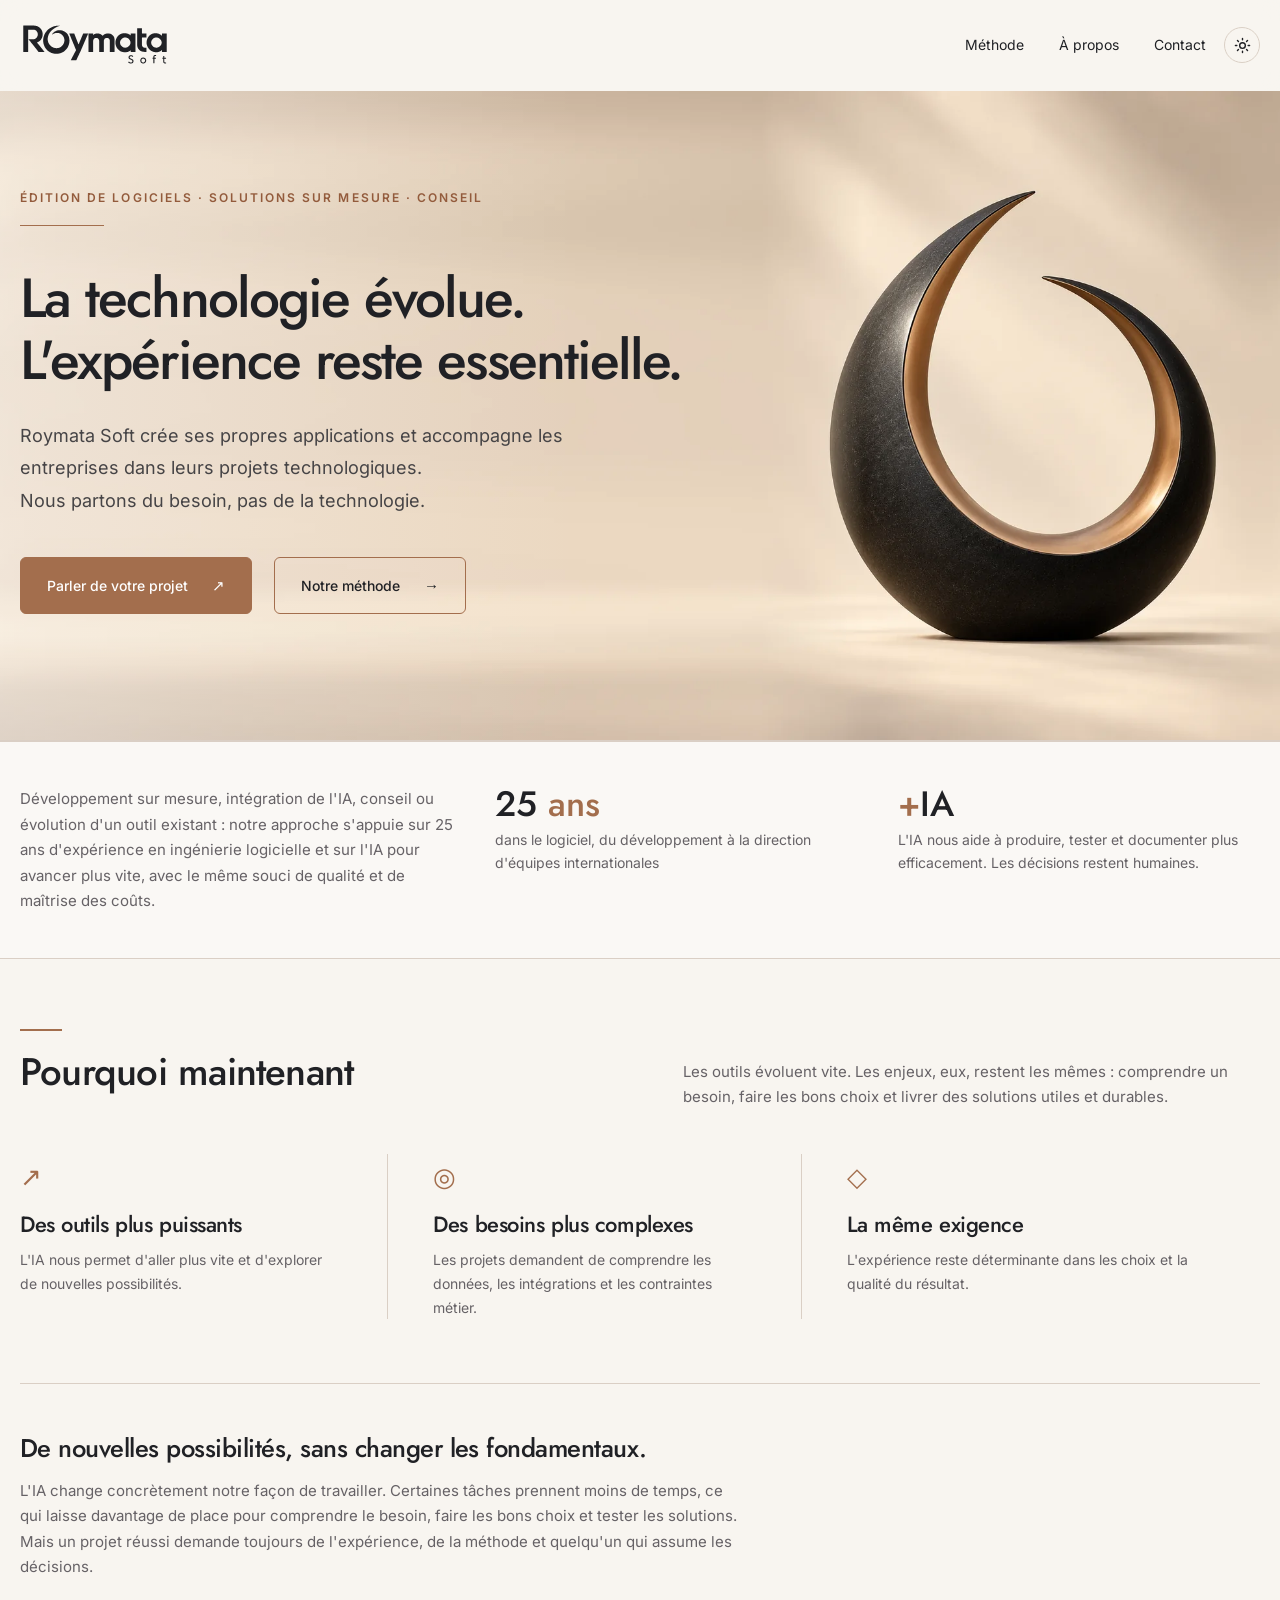
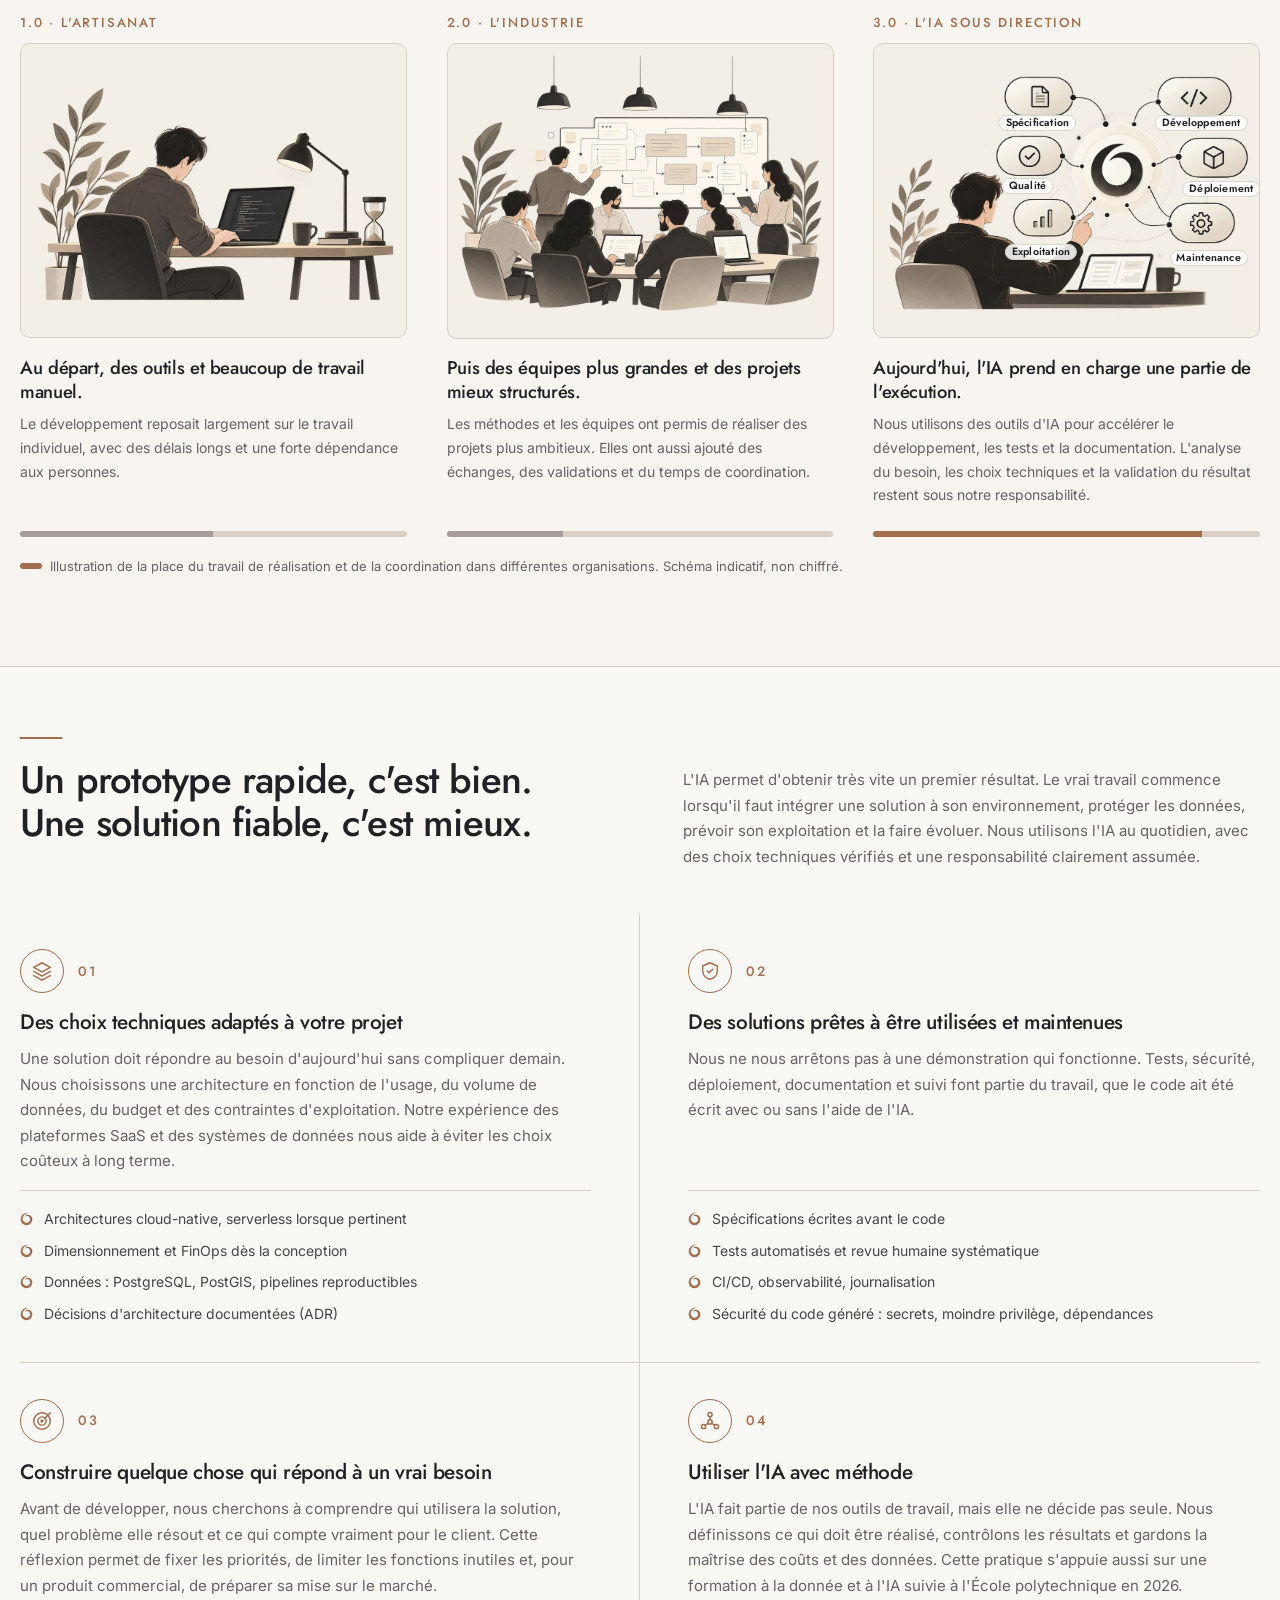
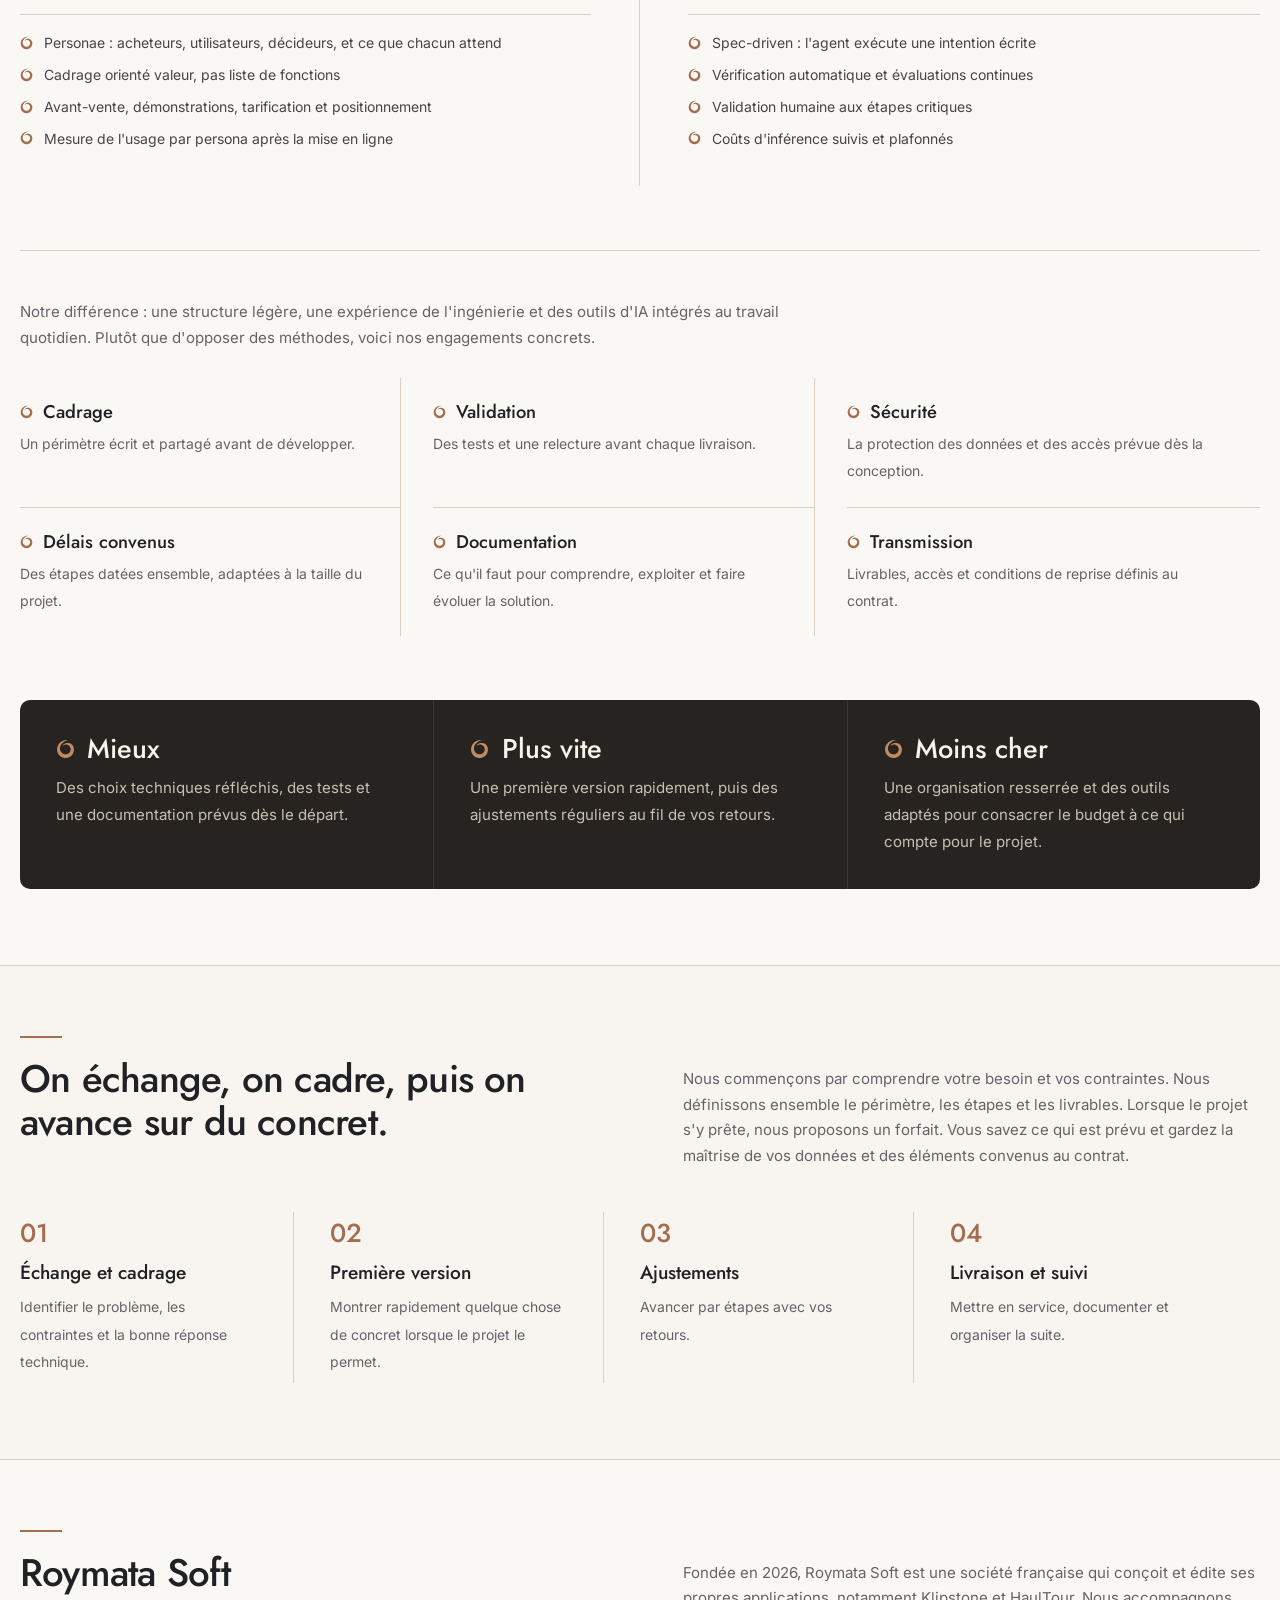
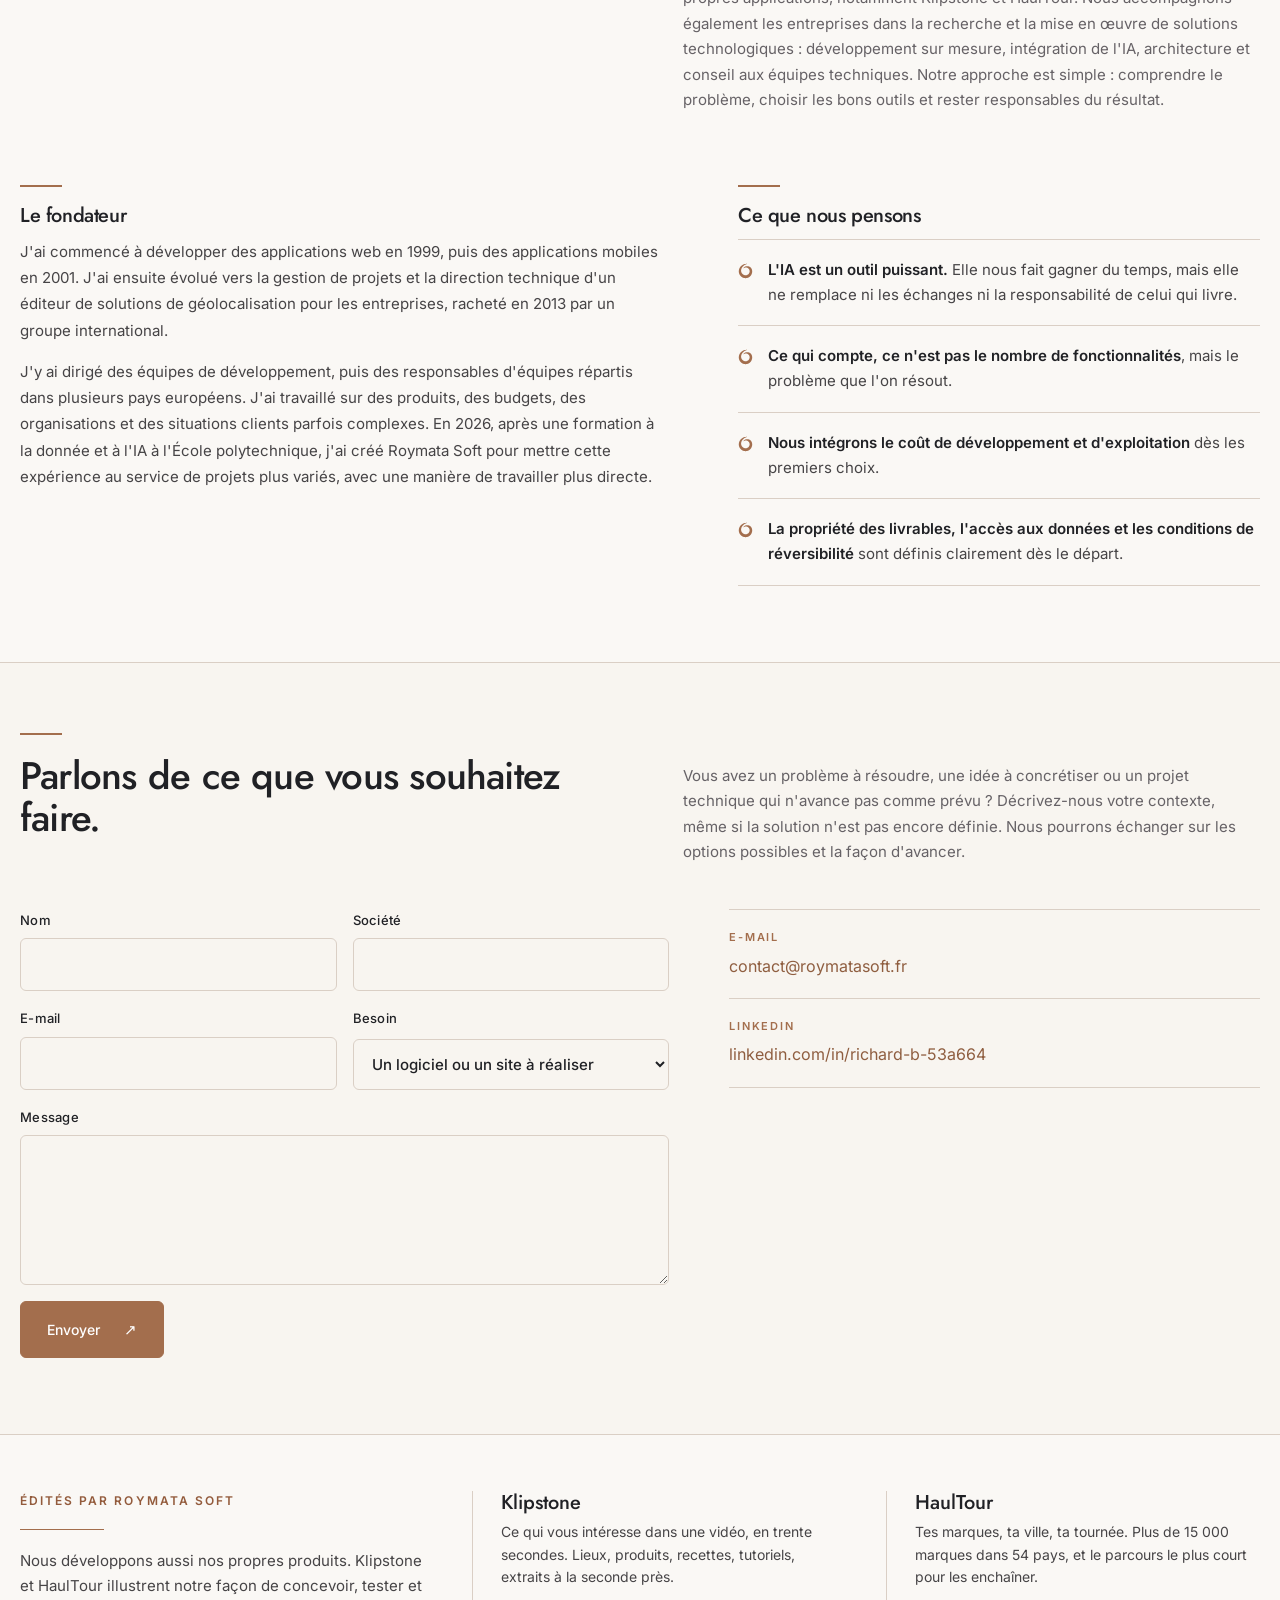
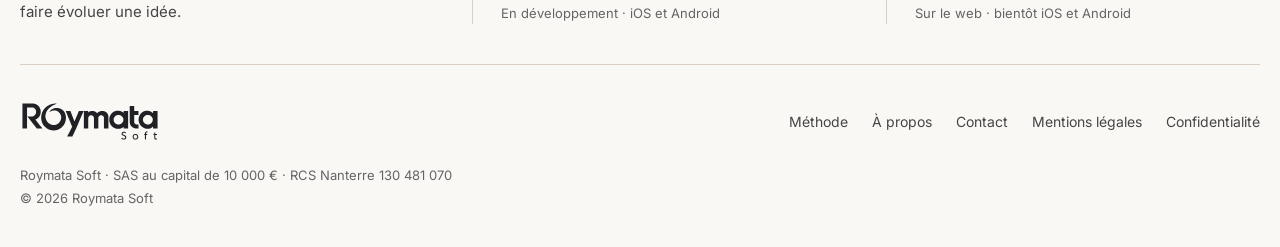
==== index.html @ 0f14cfc6 "SEO : titre et description raccourcis pour l'affichage dans les résultats Co-Authored-By: Claude Fab" ====
<!doctype html>
<html lang="fr">
<head>
<meta charset="utf-8">
<meta name="viewport" content="width=device-width, initial-scale=1">
<title>Roymata Soft — Logiciels, solutions sur mesure et conseil</title>
<meta name="description" content="Roymata Soft crée ses propres applications et accompagne les entreprises : développement sur mesure, intégration de l'IA, conseil. 25 ans d'ingénierie logicielle.">
<link rel="canonical" href="https://roymatasoft.com/">
<meta name="theme-color" content="#F8F5F0" media="(prefers-color-scheme: light)">
<meta name="theme-color" content="#1B1917" media="(prefers-color-scheme: dark)">
<meta property="og:site_name" content="Roymata Soft">
<meta property="og:locale" content="fr_FR">
<meta property="og:title" content="Roymata Soft — La technologie évolue. L'expérience reste essentielle.">
<meta property="og:description" content="Édition de logiciels, solutions sur mesure et conseil. Nous partons du besoin, pas de la technologie.">
<meta property="og:type" content="website">
<meta property="og:url" content="https://roymatasoft.com/">
<meta property="og:image" content="https://roymatasoft.com/assets/img/partage.jpg">
<meta property="og:image:width" content="1200">
<meta property="og:image:height" content="630">
<meta property="og:image:alt" content="Roymata Soft : sculpture en croissant, anthracite et bronze">
<meta name="twitter:card" content="summary_large_image">
<meta name="twitter:title" content="Roymata Soft — La technologie évolue. L'expérience reste essentielle.">
<meta name="twitter:description" content="Édition de logiciels, solutions sur mesure et conseil. Nous partons du besoin, pas de la technologie.">
<meta name="twitter:image" content="https://roymatasoft.com/assets/img/partage.jpg">
<script type="application/ld+json">
{
  "@context": "https://schema.org",
  "@type": "Organization",
  "name": "Roymata Soft",
  "legalName": "Roymata Soft SAS",
  "url": "https://roymatasoft.com/",
  "logo": "https://roymatasoft.com/assets/logo-noir.svg",
  "image": "https://roymatasoft.com/assets/img/partage.jpg",
  "description": "Éditeur de logiciels, solutions sur mesure et conseil en ingénierie. Roymata Soft crée ses propres applications et accompagne les entreprises dans leurs projets technologiques.",
  "foundingDate": "2026",
  "vatID": "FR12130481070",
  "email": "contact@roymatasoft.fr",
  "address": {"@type": "PostalAddress", "addressLocality": "Colombes", "addressRegion": "Île-de-France", "addressCountry": "FR"},
  "sameAs": ["https://www.linkedin.com/in/richard-b-53a664/"],
  "knowsAbout": ["Édition de logiciels", "Développement sur mesure", "Intelligence artificielle appliquée", "Architecture logicielle", "Conseil en ingénierie"]
}
</script>
<meta name="robots" content="noindex, nofollow"><!-- brouillon : retirer cette ligne à la mise en ligne définitive -->
<link rel="icon" href="assets/monogramme-noir.svg" type="image/svg+xml" media="(prefers-color-scheme: light)">
<link rel="icon" href="assets/monogramme-blanc.svg" type="image/svg+xml" media="(prefers-color-scheme: dark)">
<script>
  (function(){try{var t=localStorage.getItem('theme');if(t)document.documentElement.setAttribute('data-theme',t);}catch(e){}})();
</script>
<style>
@font-face{font-family:'Inter';font-style:normal;font-weight:400;font-display:swap;src:url(assets/fonts/inter-400-latin-ext.woff2) format('woff2');unicode-range:U+0100-02BA, U+02BD-02C5, U+02C7-02CC, U+02CE-02D7, U+02DD-02FF, U+0304, U+0308, U+0329, U+1D00-1DBF, U+1E00-1E9F, U+1EF2-1EFF, U+2020, U+20A0-20AB, U+20AD-20C4, U+2113, U+2C60-2C7F, U+A720-A7FF}
@font-face{font-family:'Inter';font-style:normal;font-weight:400;font-display:swap;src:url(assets/fonts/inter-400-latin.woff2) format('woff2');unicode-range:U+0000-00FF, U+0131, U+0152-0153, U+02BB-02BC, U+02C6, U+02DA, U+02DC, U+0304, U+0308, U+0329, U+2000-206F, U+20AC, U+2122, U+2191, U+2193, U+2212, U+2215, U+FEFF, U+FFFD}
@font-face{font-family:'Inter';font-style:normal;font-weight:500;font-display:swap;src:url(assets/fonts/inter-500-latin-ext.woff2) format('woff2');unicode-range:U+0100-02BA, U+02BD-02C5, U+02C7-02CC, U+02CE-02D7, U+02DD-02FF, U+0304, U+0308, U+0329, U+1D00-1DBF, U+1E00-1E9F, U+1EF2-1EFF, U+2020, U+20A0-20AB, U+20AD-20C4, U+2113, U+2C60-2C7F, U+A720-A7FF}
@font-face{font-family:'Inter';font-style:normal;font-weight:500;font-display:swap;src:url(assets/fonts/inter-500-latin.woff2) format('woff2');unicode-range:U+0000-00FF, U+0131, U+0152-0153, U+02BB-02BC, U+02C6, U+02DA, U+02DC, U+0304, U+0308, U+0329, U+2000-206F, U+20AC, U+2122, U+2191, U+2193, U+2212, U+2215, U+FEFF, U+FFFD}
@font-face{font-family:'Inter';font-style:normal;font-weight:600;font-display:swap;src:url(assets/fonts/inter-600-latin-ext.woff2) format('woff2');unicode-range:U+0100-02BA, U+02BD-02C5, U+02C7-02CC, U+02CE-02D7, U+02DD-02FF, U+0304, U+0308, U+0329, U+1D00-1DBF, U+1E00-1E9F, U+1EF2-1EFF, U+2020, U+20A0-20AB, U+20AD-20C4, U+2113, U+2C60-2C7F, U+A720-A7FF}
@font-face{font-family:'Inter';font-style:normal;font-weight:600;font-display:swap;src:url(assets/fonts/inter-600-latin.woff2) format('woff2');unicode-range:U+0000-00FF, U+0131, U+0152-0153, U+02BB-02BC, U+02C6, U+02DA, U+02DC, U+0304, U+0308, U+0329, U+2000-206F, U+20AC, U+2122, U+2191, U+2193, U+2212, U+2215, U+FEFF, U+FFFD}
@font-face{font-family:'Jost';font-style:normal;font-weight:500;font-display:swap;src:url(assets/fonts/jost-500-latin-ext.woff2) format('woff2');unicode-range:U+0100-02BA, U+02BD-02C5, U+02C7-02CC, U+02CE-02D7, U+02DD-02FF, U+0304, U+0308, U+0329, U+1D00-1DBF, U+1E00-1E9F, U+1EF2-1EFF, U+2020, U+20A0-20AB, U+20AD-20C4, U+2113, U+2C60-2C7F, U+A720-A7FF}
@font-face{font-family:'Jost';font-style:normal;font-weight:500;font-display:swap;src:url(assets/fonts/jost-500-latin.woff2) format('woff2');unicode-range:U+0000-00FF, U+0131, U+0152-0153, U+02BB-02BC, U+02C6, U+02DA, U+02DC, U+0304, U+0308, U+0329, U+2000-206F, U+20AC, U+2122, U+2191, U+2193, U+2212, U+2215, U+FEFF, U+FFFD}
@font-face{font-family:'Jost';font-style:normal;font-weight:600;font-display:swap;src:url(assets/fonts/jost-600-latin-ext.woff2) format('woff2');unicode-range:U+0100-02BA, U+02BD-02C5, U+02C7-02CC, U+02CE-02D7, U+02DD-02FF, U+0304, U+0308, U+0329, U+1D00-1DBF, U+1E00-1E9F, U+1EF2-1EFF, U+2020, U+20A0-20AB, U+20AD-20C4, U+2113, U+2C60-2C7F, U+A720-A7FF}
@font-face{font-family:'Jost';font-style:normal;font-weight:600;font-display:swap;src:url(assets/fonts/jost-600-latin.woff2) format('woff2');unicode-range:U+0000-00FF, U+0131, U+0152-0153, U+02BB-02BC, U+02C6, U+02DA, U+02DC, U+0304, U+0308, U+0329, U+2000-206F, U+20AC, U+2122, U+2191, U+2193, U+2212, U+2215, U+FEFF, U+FFFD}
@font-face{font-family:'Jost';font-style:normal;font-weight:700;font-display:swap;src:url(assets/fonts/jost-700-latin-ext.woff2) format('woff2');unicode-range:U+0100-02BA, U+02BD-02C5, U+02C7-02CC, U+02CE-02D7, U+02DD-02FF, U+0304, U+0308, U+0329, U+1D00-1DBF, U+1E00-1E9F, U+1EF2-1EFF, U+2020, U+20A0-20AB, U+20AD-20C4, U+2113, U+2C60-2C7F, U+A720-A7FF}
@font-face{font-family:'Jost';font-style:normal;font-weight:700;font-display:swap;src:url(assets/fonts/jost-700-latin.woff2) format('woff2');unicode-range:U+0000-00FF, U+0131, U+0152-0153, U+02BB-02BC, U+02C6, U+02DA, U+02DC, U+0304, U+0308, U+0329, U+2000-206F, U+20AC, U+2122, U+2191, U+2193, U+2212, U+2215, U+FEFF, U+FFFD}
</style>
<style>
  /* ===== Charte Roymata Soft v2 (23 oct. 2026) : papier chaud, encre, bronze ===== */
  :root{
    --logo-url:url("data:image/svg+xml;utf8,%3Csvg xmlns='http://www.w3.org/2000/svg' viewBox='52 445 1151 333'%3E%3Cpath fill='black' fill-rule='evenodd' d='M 996 713 L 995 714 L 993 714 L 992 715 L 990 715 L 988 717 L 987 717 L 982 722 L 982 723 L 980 725 L 980 727 L 979 728 L 979 731 L 978 732 L 978 739 L 979 740 L 979 743 L 980 744 L 980 746 L 981 747 L 981 748 L 984 751 L 984 752 L 985 752 L 988 755 L 989 755 L 992 757 L 994 757 L 995 758 L 1006 758 L 1007 757 L 1009 757 L 1010 756 L 1012 756 L 1013 755 L 1014 755 L 1020 749 L 1020 748 L 1022 746 L 1022 744 L 1023 743 L 1023 741 L 1024 740 L 1024 731 L 1023 730 L 1023 728 L 1022 727 L 1022 725 L 1020 723 L 1020 722 L 1015 717 L 1014 717 L 1009 714 L 1006 714 L 1005 713 Z M 1001 720 L 1002 721 L 1006 721 L 1008 723 L 1009 723 L 1013 727 L 1013 728 L 1015 731 L 1015 740 L 1014 741 L 1013 744 L 1008 749 L 1007 749 L 1006 750 L 1004 750 L 1003 751 L 999 751 L 998 750 L 996 750 L 995 749 L 994 749 L 992 747 L 991 747 L 990 746 L 990 745 L 988 743 L 988 742 L 987 741 L 987 730 L 988 729 L 988 728 L 994 722 L 995 722 L 996 721 L 1000 721 Z M 1156 701 L 1156 713 L 1155 714 L 1149 714 L 1149 721 L 1155 721 L 1156 722 L 1156 748 L 1157 749 L 1157 751 L 1159 753 L 1159 754 L 1160 755 L 1161 755 L 1163 757 L 1165 757 L 1166 758 L 1176 758 L 1177 757 L 1179 757 L 1179 755 L 1178 754 L 1178 750 L 1175 750 L 1174 751 L 1172 751 L 1171 750 L 1168 750 L 1165 747 L 1165 746 L 1164 745 L 1164 723 L 1166 721 L 1178 721 L 1178 714 L 1166 714 L 1164 712 L 1164 701 Z M 902 694 L 901 695 L 898 695 L 897 696 L 896 696 L 894 698 L 893 698 L 890 701 L 890 702 L 888 705 L 888 707 L 887 708 L 887 713 L 888 714 L 888 717 L 889 718 L 889 719 L 894 724 L 897 725 L 899 727 L 901 727 L 902 728 L 903 728 L 906 730 L 908 730 L 909 731 L 910 731 L 912 733 L 913 733 L 915 735 L 915 736 L 917 739 L 917 743 L 916 744 L 916 745 L 911 750 L 908 750 L 907 751 L 904 751 L 903 750 L 900 750 L 899 749 L 896 748 L 891 743 L 890 743 L 884 749 L 887 752 L 888 752 L 893 756 L 895 756 L 896 757 L 898 757 L 899 758 L 911 758 L 912 757 L 915 757 L 916 756 L 917 756 L 919 754 L 920 754 L 924 749 L 924 747 L 925 746 L 925 743 L 926 742 L 926 739 L 925 738 L 925 734 L 924 733 L 924 732 L 922 730 L 922 729 L 920 727 L 919 727 L 917 725 L 916 725 L 915 724 L 914 724 L 909 721 L 907 721 L 906 720 L 905 720 L 904 719 L 901 718 L 896 713 L 896 708 L 897 707 L 897 706 L 899 704 L 900 704 L 903 702 L 909 702 L 910 703 L 912 703 L 914 705 L 915 705 L 918 708 L 919 708 L 921 706 L 921 705 L 924 702 L 920 698 L 919 698 L 914 695 L 911 695 L 910 694 Z M 1101 693 L 1097 693 L 1096 692 L 1092 692 L 1091 693 L 1088 693 L 1087 694 L 1086 694 L 1081 699 L 1081 700 L 1080 701 L 1080 704 L 1079 705 L 1079 713 L 1078 714 L 1073 714 L 1073 721 L 1078 721 L 1079 722 L 1079 756 L 1080 757 L 1088 757 L 1088 722 L 1089 721 L 1099 721 L 1099 714 L 1089 714 L 1088 713 L 1088 705 L 1089 704 L 1089 703 L 1091 701 L 1092 701 L 1093 700 L 1098 700 L 1099 701 L 1100 701 L 1100 698 L 1101 697 Z M 577 526 L 577 669 L 613 669 L 613 582 L 614 581 L 614 578 L 615 577 L 615 575 L 616 574 L 617 571 L 624 564 L 625 564 L 628 562 L 630 562 L 631 561 L 642 561 L 643 562 L 645 562 L 646 563 L 649 564 L 654 568 L 654 569 L 656 571 L 656 572 L 659 577 L 659 582 L 660 583 L 660 669 L 695 669 L 696 668 L 696 580 L 697 579 L 697 576 L 698 575 L 699 572 L 701 570 L 701 569 L 704 566 L 705 566 L 707 564 L 708 564 L 713 561 L 725 561 L 726 562 L 728 562 L 729 563 L 732 564 L 739 571 L 739 572 L 741 575 L 741 577 L 742 578 L 742 668 L 743 669 L 778 669 L 779 668 L 779 569 L 778 568 L 778 563 L 777 562 L 777 559 L 776 558 L 776 556 L 775 555 L 775 554 L 774 553 L 774 552 L 773 551 L 772 548 L 770 546 L 770 545 L 762 537 L 761 537 L 758 534 L 757 534 L 756 533 L 755 533 L 754 532 L 753 532 L 748 529 L 746 529 L 745 528 L 741 528 L 740 527 L 735 527 L 734 526 L 722 526 L 721 527 L 716 527 L 715 528 L 712 528 L 711 529 L 709 529 L 708 530 L 706 530 L 705 531 L 704 531 L 703 532 L 702 532 L 701 533 L 698 534 L 696 536 L 695 536 L 692 539 L 691 539 L 686 544 L 678 536 L 677 536 L 672 532 L 671 532 L 670 531 L 668 531 L 667 530 L 666 530 L 665 529 L 663 529 L 662 528 L 659 528 L 658 527 L 653 527 L 652 526 L 639 526 L 638 527 L 634 527 L 633 528 L 630 528 L 627 530 L 625 530 L 624 531 L 621 532 L 619 534 L 618 534 L 614 538 L 613 537 L 613 526 Z M 574 526 L 537 526 L 535 528 L 535 529 L 534 530 L 534 532 L 533 533 L 533 534 L 531 537 L 531 539 L 529 542 L 529 544 L 528 545 L 528 546 L 526 549 L 526 551 L 524 554 L 524 556 L 521 561 L 521 563 L 518 568 L 518 570 L 517 571 L 517 572 L 515 575 L 515 577 L 512 582 L 512 584 L 510 587 L 510 589 L 509 590 L 509 591 L 507 594 L 507 596 L 504 601 L 504 603 L 502 606 L 502 608 L 500 610 L 498 608 L 498 606 L 496 603 L 496 601 L 495 600 L 495 598 L 493 595 L 493 593 L 492 592 L 492 591 L 491 590 L 491 588 L 489 585 L 489 583 L 488 582 L 488 580 L 486 577 L 486 575 L 485 574 L 485 572 L 482 567 L 482 565 L 481 564 L 481 563 L 480 562 L 480 560 L 478 557 L 478 555 L 477 554 L 477 552 L 475 549 L 475 547 L 473 544 L 473 542 L 472 541 L 472 539 L 470 536 L 470 534 L 468 531 L 468 529 L 467 528 L 467 527 L 466 526 L 428 526 L 428 527 L 429 528 L 429 530 L 431 533 L 431 535 L 433 538 L 433 540 L 436 545 L 436 547 L 438 550 L 438 552 L 439 553 L 439 554 L 440 555 L 440 557 L 442 560 L 442 562 L 444 565 L 444 567 L 445 568 L 445 569 L 447 572 L 447 574 L 450 579 L 450 581 L 452 584 L 452 586 L 454 589 L 454 591 L 457 596 L 457 598 L 459 601 L 459 603 L 460 604 L 460 605 L 462 608 L 462 610 L 465 615 L 465 617 L 467 620 L 467 622 L 469 625 L 469 627 L 471 630 L 471 632 L 473 635 L 473 637 L 475 640 L 475 642 L 478 647 L 478 649 L 479 650 L 479 651 L 480 652 L 480 654 L 481 655 L 481 656 L 479 658 L 479 659 L 478 660 L 477 663 L 475 665 L 475 666 L 474 667 L 474 668 L 473 669 L 473 670 L 472 671 L 472 672 L 471 673 L 471 674 L 470 675 L 470 676 L 469 677 L 468 680 L 466 682 L 466 683 L 465 684 L 465 685 L 464 686 L 464 687 L 463 688 L 463 689 L 462 690 L 462 691 L 461 692 L 461 693 L 460 694 L 460 695 L 459 696 L 459 697 L 458 698 L 458 699 L 457 700 L 456 703 L 454 705 L 454 706 L 453 707 L 453 708 L 452 709 L 452 710 L 451 711 L 451 712 L 450 713 L 450 714 L 449 715 L 449 716 L 448 717 L 448 718 L 447 719 L 446 722 L 444 724 L 444 725 L 443 726 L 443 728 L 440 733 L 483 733 L 483 732 L 484 731 L 484 730 L 485 729 L 485 728 L 488 723 L 488 721 L 489 720 L 489 719 L 490 718 L 490 717 L 491 716 L 491 715 L 494 710 L 494 708 L 495 707 L 495 706 L 496 705 L 496 704 L 497 703 L 497 702 L 498 701 L 498 700 L 499 699 L 499 698 L 500 697 L 500 696 L 501 695 L 501 694 L 502 693 L 502 692 L 505 687 L 505 685 L 506 684 L 506 683 L 507 682 L 507 681 L 508 680 L 508 679 L 509 678 L 509 677 L 510 676 L 510 675 L 511 674 L 511 673 L 512 672 L 512 671 L 515 666 L 515 664 L 516 663 L 516 662 L 519 657 L 519 655 L 522 650 L 522 648 L 523 647 L 523 646 L 525 643 L 525 641 L 528 636 L 528 634 L 530 631 L 530 629 L 531 628 L 531 627 L 534 622 L 534 620 L 537 615 L 537 613 L 539 610 L 539 608 L 540 607 L 540 606 L 543 601 L 543 599 L 545 596 L 545 594 L 546 593 L 546 592 L 549 587 L 549 585 L 552 580 L 552 578 L 555 573 L 555 571 L 558 566 L 558 564 L 561 559 L 561 557 L 564 552 L 564 550 L 565 549 L 565 548 L 566 547 L 566 546 L 569 541 L 569 539 L 571 536 L 571 534 L 572 533 L 572 532 L 575 527 Z M 1044 548 L 1044 549 L 1041 552 L 1041 553 L 1039 555 L 1038 558 L 1036 560 L 1036 561 L 1033 566 L 1033 568 L 1031 571 L 1031 573 L 1030 574 L 1030 576 L 1029 577 L 1029 581 L 1028 582 L 1028 587 L 1027 588 L 1027 606 L 1028 607 L 1028 611 L 1029 612 L 1029 615 L 1030 616 L 1030 618 L 1031 619 L 1031 621 L 1032 622 L 1032 624 L 1033 625 L 1033 626 L 1034 627 L 1034 628 L 1035 629 L 1035 630 L 1036 631 L 1037 634 L 1039 636 L 1039 637 L 1041 639 L 1041 640 L 1044 643 L 1044 644 L 1054 654 L 1055 654 L 1058 657 L 1059 657 L 1064 661 L 1065 661 L 1066 662 L 1067 662 L 1068 663 L 1069 663 L 1070 664 L 1071 664 L 1076 667 L 1078 667 L 1079 668 L 1081 668 L 1082 669 L 1085 669 L 1086 670 L 1090 670 L 1091 671 L 1113 671 L 1114 670 L 1117 670 L 1118 669 L 1121 669 L 1122 668 L 1124 668 L 1125 667 L 1126 667 L 1127 666 L 1128 666 L 1129 665 L 1130 665 L 1131 664 L 1134 663 L 1136 661 L 1137 661 L 1139 659 L 1140 659 L 1144 655 L 1145 655 L 1146 656 L 1146 669 L 1183 669 L 1183 527 L 1182 526 L 1146 526 L 1146 539 L 1145 540 L 1146 541 L 1144 543 L 1139 538 L 1138 538 L 1133 534 L 1132 534 L 1131 533 L 1130 533 L 1129 532 L 1128 532 L 1123 529 L 1121 529 L 1120 528 L 1118 528 L 1117 527 L 1115 527 L 1114 526 L 1110 526 L 1109 525 L 1104 525 L 1103 524 L 1090 524 L 1089 525 L 1083 525 L 1082 526 L 1079 526 L 1078 527 L 1075 527 L 1074 528 L 1072 528 L 1071 529 L 1070 529 L 1069 530 L 1068 530 L 1067 531 L 1066 531 L 1065 532 L 1064 532 L 1063 533 L 1060 534 L 1058 536 L 1057 536 L 1055 538 L 1054 538 Z M 1094 558 L 1111 558 L 1112 559 L 1114 559 L 1115 560 L 1117 560 L 1118 561 L 1119 561 L 1120 562 L 1123 563 L 1125 565 L 1126 565 L 1130 569 L 1131 569 L 1133 571 L 1133 572 L 1137 576 L 1137 577 L 1139 579 L 1139 580 L 1141 583 L 1141 585 L 1142 586 L 1142 588 L 1143 589 L 1143 593 L 1144 594 L 1144 600 L 1143 601 L 1143 605 L 1142 606 L 1142 608 L 1141 609 L 1141 611 L 1140 612 L 1140 613 L 1138 615 L 1138 616 L 1136 618 L 1136 619 L 1128 627 L 1127 627 L 1122 631 L 1121 631 L 1118 633 L 1116 633 L 1115 634 L 1113 634 L 1112 635 L 1108 635 L 1107 636 L 1099 636 L 1098 635 L 1094 635 L 1093 634 L 1090 634 L 1089 633 L 1088 633 L 1087 632 L 1086 632 L 1085 631 L 1082 630 L 1080 628 L 1079 628 L 1069 618 L 1068 615 L 1066 613 L 1066 611 L 1064 608 L 1064 605 L 1063 604 L 1063 599 L 1062 598 L 1062 596 L 1063 595 L 1063 589 L 1064 588 L 1064 586 L 1065 585 L 1065 583 L 1066 582 L 1066 581 L 1067 580 L 1068 577 L 1070 575 L 1070 574 L 1080 564 L 1081 564 L 1082 563 L 1083 563 L 1088 560 L 1090 560 L 1091 559 L 1093 559 Z M 803 548 L 803 549 L 800 552 L 800 553 L 796 558 L 796 559 L 795 560 L 795 561 L 794 562 L 794 563 L 791 568 L 791 570 L 790 571 L 790 573 L 789 574 L 789 576 L 788 577 L 788 580 L 787 581 L 787 586 L 786 587 L 786 608 L 787 609 L 787 613 L 788 614 L 788 617 L 789 618 L 789 620 L 790 621 L 790 623 L 791 624 L 791 626 L 792 627 L 792 628 L 793 629 L 793 630 L 794 631 L 794 632 L 795 633 L 796 636 L 798 638 L 798 639 L 800 641 L 800 642 L 804 646 L 804 647 L 812 655 L 813 655 L 816 658 L 817 658 L 819 660 L 822 661 L 824 663 L 825 663 L 828 665 L 830 665 L 833 667 L 835 667 L 836 668 L 838 668 L 839 669 L 841 669 L 842 670 L 847 670 L 848 671 L 859 671 L 860 672 L 861 672 L 862 671 L 872 671 L 873 670 L 877 670 L 878 669 L 881 669 L 884 667 L 886 667 L 887 666 L 888 666 L 889 665 L 890 665 L 891 664 L 894 663 L 896 661 L 897 661 L 899 659 L 900 659 L 903 656 L 904 657 L 904 668 L 905 669 L 941 669 L 941 526 L 905 526 L 904 527 L 904 539 L 903 540 L 902 540 L 899 537 L 898 537 L 896 535 L 895 535 L 894 534 L 893 534 L 892 533 L 891 533 L 890 532 L 889 532 L 884 529 L 882 529 L 881 528 L 879 528 L 878 527 L 876 527 L 875 526 L 871 526 L 870 525 L 864 525 L 863 524 L 849 524 L 848 525 L 842 525 L 841 526 L 838 526 L 837 527 L 835 527 L 834 528 L 832 528 L 831 529 L 829 529 L 828 530 L 827 530 L 826 531 L 825 531 L 824 532 L 821 533 L 819 535 L 818 535 L 816 537 L 815 537 L 812 540 L 811 540 Z M 853 558 L 869 558 L 870 559 L 872 559 L 873 560 L 875 560 L 876 561 L 878 561 L 879 562 L 880 562 L 882 564 L 883 564 L 885 566 L 886 566 L 894 574 L 894 575 L 897 578 L 897 579 L 900 584 L 900 586 L 901 587 L 901 590 L 902 591 L 902 603 L 901 604 L 901 607 L 900 608 L 900 610 L 899 611 L 898 614 L 896 616 L 896 617 L 894 619 L 894 620 L 888 626 L 887 626 L 884 629 L 883 629 L 881 631 L 880 631 L 879 632 L 877 632 L 876 633 L 875 633 L 874 634 L 872 634 L 871 635 L 866 635 L 865 636 L 857 636 L 856 635 L 852 635 L 851 634 L 849 634 L 846 632 L 844 632 L 843 631 L 842 631 L 840 629 L 839 629 L 836 626 L 835 626 L 831 622 L 831 621 L 828 618 L 828 617 L 826 615 L 826 614 L 824 611 L 824 609 L 823 608 L 823 605 L 822 604 L 822 599 L 821 598 L 821 596 L 822 595 L 822 589 L 823 588 L 823 586 L 824 585 L 824 583 L 825 582 L 825 581 L 826 580 L 827 577 L 829 575 L 829 574 L 838 565 L 839 565 L 841 563 L 842 563 L 847 560 L 849 560 L 850 559 L 852 559 Z M 954 485 L 954 621 L 955 622 L 955 626 L 956 627 L 956 630 L 957 631 L 957 633 L 959 636 L 959 638 L 960 639 L 961 642 L 963 644 L 963 645 L 966 648 L 966 649 L 973 656 L 974 656 L 977 659 L 978 659 L 979 660 L 980 660 L 981 661 L 982 661 L 983 662 L 984 662 L 989 665 L 991 665 L 992 666 L 995 666 L 996 667 L 999 667 L 1000 668 L 1009 668 L 1010 669 L 1025 669 L 1026 668 L 1026 636 L 1010 636 L 1009 635 L 1006 635 L 1005 634 L 1004 634 L 1003 633 L 1000 632 L 994 626 L 994 625 L 992 622 L 992 620 L 991 619 L 991 559 L 992 558 L 1026 558 L 1026 527 L 1025 526 L 992 526 L 991 525 L 991 485 Z M 357 467 L 351 467 L 350 466 L 335 466 L 334 467 L 326 467 L 325 468 L 320 468 L 319 469 L 316 469 L 315 470 L 312 470 L 311 471 L 309 471 L 308 472 L 306 472 L 305 473 L 303 473 L 302 474 L 300 474 L 297 476 L 295 476 L 294 477 L 293 477 L 292 478 L 291 478 L 290 479 L 289 479 L 288 480 L 285 481 L 283 483 L 280 484 L 278 486 L 277 486 L 275 488 L 274 488 L 271 491 L 270 491 L 267 494 L 266 494 L 253 507 L 253 508 L 249 512 L 249 513 L 246 516 L 246 517 L 242 522 L 242 523 L 241 524 L 241 525 L 240 526 L 240 527 L 239 528 L 239 529 L 238 530 L 238 531 L 237 532 L 237 533 L 234 538 L 234 540 L 233 541 L 233 543 L 232 544 L 232 546 L 231 547 L 231 549 L 230 550 L 230 552 L 229 553 L 229 556 L 228 557 L 228 562 L 227 563 L 227 570 L 226 571 L 226 590 L 227 591 L 227 597 L 228 598 L 228 603 L 229 604 L 229 607 L 230 608 L 230 610 L 231 611 L 231 613 L 232 614 L 232 616 L 233 617 L 233 619 L 235 622 L 235 624 L 236 625 L 236 626 L 237 627 L 237 628 L 238 629 L 239 632 L 241 634 L 241 635 L 242 636 L 242 637 L 244 639 L 244 640 L 247 643 L 247 644 L 251 648 L 251 649 L 261 659 L 262 659 L 266 663 L 267 663 L 270 666 L 271 666 L 273 668 L 276 669 L 278 671 L 279 671 L 280 672 L 281 672 L 282 673 L 283 673 L 284 674 L 285 674 L 290 677 L 292 677 L 293 678 L 295 678 L 296 679 L 298 679 L 299 680 L 301 680 L 302 681 L 306 681 L 307 682 L 311 682 L 312 683 L 320 683 L 321 684 L 337 684 L 338 683 L 345 683 L 346 682 L 350 682 L 351 681 L 354 681 L 355 680 L 358 680 L 359 679 L 361 679 L 362 678 L 364 678 L 367 676 L 369 676 L 370 675 L 371 675 L 372 674 L 373 674 L 374 673 L 377 672 L 379 670 L 382 669 L 384 667 L 385 667 L 387 665 L 388 665 L 391 662 L 392 662 L 407 647 L 407 646 L 410 643 L 410 642 L 413 639 L 414 636 L 416 634 L 416 633 L 417 632 L 417 631 L 418 630 L 418 629 L 419 628 L 419 627 L 422 622 L 422 620 L 423 619 L 423 617 L 425 614 L 425 611 L 426 610 L 426 607 L 427 606 L 427 603 L 428 602 L 428 598 L 429 597 L 429 588 L 430 587 L 430 577 L 429 576 L 429 568 L 428 567 L 428 563 L 427 562 L 427 558 L 426 557 L 426 555 L 425 554 L 425 551 L 424 550 L 424 548 L 421 543 L 421 541 L 419 539 L 418 536 L 416 534 L 416 533 L 414 531 L 414 530 L 411 527 L 411 526 L 405 520 L 404 520 L 400 516 L 399 516 L 394 512 L 393 512 L 392 511 L 391 511 L 390 510 L 389 510 L 388 509 L 387 509 L 382 506 L 380 506 L 379 505 L 377 505 L 376 504 L 373 504 L 372 503 L 369 503 L 368 502 L 363 502 L 362 501 L 344 501 L 343 502 L 338 502 L 337 503 L 334 503 L 333 504 L 331 504 L 330 505 L 328 505 L 327 506 L 326 506 L 325 507 L 324 507 L 323 508 L 322 508 L 321 509 L 320 509 L 319 510 L 316 511 L 314 513 L 313 513 L 310 516 L 309 516 L 300 525 L 300 526 L 297 529 L 297 530 L 295 532 L 295 533 L 293 536 L 296 535 L 298 533 L 301 532 L 303 530 L 304 530 L 305 529 L 306 529 L 311 526 L 313 526 L 316 524 L 319 524 L 320 523 L 323 523 L 324 522 L 343 522 L 344 523 L 348 523 L 349 524 L 351 524 L 352 525 L 354 525 L 355 526 L 356 526 L 357 527 L 358 527 L 359 528 L 360 528 L 361 529 L 364 530 L 366 532 L 367 532 L 379 544 L 379 545 L 382 548 L 382 549 L 383 550 L 383 551 L 384 552 L 384 553 L 387 558 L 387 560 L 388 561 L 388 564 L 389 565 L 389 568 L 390 569 L 390 574 L 391 575 L 391 582 L 390 583 L 390 589 L 389 590 L 389 593 L 388 594 L 388 597 L 387 598 L 387 600 L 386 601 L 386 602 L 385 603 L 385 604 L 384 605 L 384 606 L 383 607 L 382 610 L 380 612 L 380 613 L 378 615 L 378 616 L 367 627 L 366 627 L 363 630 L 362 630 L 360 632 L 359 632 L 358 633 L 357 633 L 352 636 L 350 636 L 349 637 L 347 637 L 346 638 L 342 638 L 341 639 L 335 639 L 334 640 L 325 640 L 324 639 L 318 639 L 317 638 L 314 638 L 313 637 L 310 637 L 309 636 L 307 636 L 306 635 L 305 635 L 304 634 L 303 634 L 302 633 L 301 633 L 300 632 L 299 632 L 298 631 L 295 630 L 293 628 L 292 628 L 289 625 L 288 625 L 276 613 L 276 612 L 273 609 L 273 608 L 271 606 L 271 605 L 270 604 L 270 603 L 269 602 L 269 601 L 268 600 L 268 599 L 265 594 L 265 592 L 264 591 L 264 588 L 263 587 L 263 584 L 262 583 L 262 577 L 261 576 L 261 563 L 262 562 L 262 556 L 263 555 L 263 551 L 264 550 L 264 547 L 265 546 L 265 544 L 266 543 L 266 541 L 267 540 L 267 539 L 268 538 L 268 536 L 269 535 L 269 534 L 270 533 L 270 532 L 271 531 L 271 530 L 272 529 L 273 526 L 275 524 L 276 521 L 279 518 L 279 517 L 282 514 L 282 513 L 288 507 L 288 506 L 293 501 L 294 501 L 300 495 L 301 495 L 308 489 L 309 489 L 314 485 L 317 484 L 319 482 L 320 482 L 321 481 L 322 481 L 323 480 L 324 480 L 325 479 L 326 479 L 327 478 L 328 478 L 333 475 L 335 475 L 336 474 L 337 474 L 338 473 L 340 473 L 343 471 L 345 471 L 346 470 L 348 470 L 349 469 L 351 469 L 352 468 L 355 468 L 356 467 Z M 73 465 L 72 466 L 72 668 L 73 669 L 109 669 L 110 668 L 110 498 L 111 497 L 157 497 L 158 498 L 160 498 L 161 499 L 163 499 L 164 500 L 167 501 L 170 504 L 171 504 L 176 509 L 176 510 L 179 513 L 179 514 L 180 515 L 180 516 L 183 521 L 183 524 L 184 525 L 184 531 L 185 532 L 185 534 L 184 535 L 184 541 L 183 542 L 183 545 L 181 548 L 181 550 L 179 552 L 178 555 L 174 559 L 174 560 L 173 561 L 172 561 L 168 565 L 167 565 L 165 567 L 164 567 L 163 568 L 161 568 L 160 569 L 158 569 L 157 570 L 153 570 L 152 571 L 112 571 L 115 574 L 115 575 L 120 580 L 120 581 L 125 586 L 125 587 L 129 591 L 129 592 L 133 596 L 133 597 L 137 601 L 137 602 L 142 607 L 142 608 L 145 611 L 145 612 L 149 616 L 149 617 L 152 620 L 152 621 L 157 626 L 157 627 L 160 630 L 160 631 L 164 635 L 164 636 L 172 645 L 172 646 L 175 649 L 175 650 L 179 654 L 179 655 L 182 658 L 182 659 L 186 663 L 186 664 L 189 667 L 189 668 L 190 669 L 236 669 L 236 668 L 234 666 L 234 665 L 230 661 L 230 660 L 226 656 L 226 655 L 222 651 L 222 650 L 218 646 L 218 645 L 214 641 L 214 640 L 210 636 L 210 635 L 206 631 L 206 630 L 202 626 L 202 625 L 198 621 L 198 620 L 194 616 L 194 615 L 190 611 L 190 610 L 186 606 L 186 605 L 182 601 L 182 600 L 179 597 L 179 596 L 180 595 L 181 595 L 182 594 L 184 594 L 185 593 L 186 593 L 187 592 L 190 591 L 192 589 L 193 589 L 196 586 L 197 586 L 209 574 L 209 573 L 213 568 L 213 567 L 214 566 L 214 565 L 215 564 L 215 563 L 218 558 L 218 556 L 219 555 L 219 553 L 220 552 L 220 549 L 221 548 L 221 543 L 222 542 L 222 523 L 221 522 L 221 517 L 220 516 L 220 513 L 219 512 L 219 510 L 218 509 L 218 507 L 217 506 L 217 505 L 216 504 L 216 503 L 215 502 L 215 501 L 214 500 L 213 497 L 211 495 L 211 494 L 209 492 L 209 491 L 198 480 L 197 480 L 195 478 L 194 478 L 189 474 L 188 474 L 183 471 L 181 471 L 180 470 L 178 470 L 177 469 L 175 469 L 174 468 L 172 468 L 171 467 L 167 467 L 166 466 L 159 466 L 158 465 Z'/%3E%3C/svg%3E");
    --mono-url:url("data:image/svg+xml;utf8,%3Csvg xmlns='http://www.w3.org/2000/svg' viewBox='214 454 228 242'%3E%3Cpath fill='black' fill-rule='evenodd' d='M 357 467 L 351 467 L 350 466 L 335 466 L 334 467 L 326 467 L 325 468 L 320 468 L 319 469 L 316 469 L 315 470 L 312 470 L 311 471 L 309 471 L 308 472 L 306 472 L 305 473 L 303 473 L 302 474 L 300 474 L 297 476 L 295 476 L 294 477 L 293 477 L 292 478 L 291 478 L 290 479 L 289 479 L 288 480 L 285 481 L 283 483 L 280 484 L 278 486 L 277 486 L 275 488 L 274 488 L 271 491 L 270 491 L 267 494 L 266 494 L 253 507 L 253 508 L 249 512 L 249 513 L 246 516 L 246 517 L 242 522 L 242 523 L 241 524 L 241 525 L 240 526 L 240 527 L 239 528 L 239 529 L 238 530 L 238 531 L 237 532 L 237 533 L 234 538 L 234 540 L 233 541 L 233 543 L 232 544 L 232 546 L 231 547 L 231 549 L 230 550 L 230 552 L 229 553 L 229 556 L 228 557 L 228 562 L 227 563 L 227 570 L 226 571 L 226 590 L 227 591 L 227 597 L 228 598 L 228 603 L 229 604 L 229 607 L 230 608 L 230 610 L 231 611 L 231 613 L 232 614 L 232 616 L 233 617 L 233 619 L 235 622 L 235 624 L 236 625 L 236 626 L 237 627 L 237 628 L 238 629 L 239 632 L 241 634 L 241 635 L 242 636 L 242 637 L 244 639 L 244 640 L 247 643 L 247 644 L 251 648 L 251 649 L 261 659 L 262 659 L 266 663 L 267 663 L 270 666 L 271 666 L 273 668 L 276 669 L 278 671 L 279 671 L 280 672 L 281 672 L 282 673 L 283 673 L 284 674 L 285 674 L 290 677 L 292 677 L 293 678 L 295 678 L 296 679 L 298 679 L 299 680 L 301 680 L 302 681 L 306 681 L 307 682 L 311 682 L 312 683 L 320 683 L 321 684 L 337 684 L 338 683 L 345 683 L 346 682 L 350 682 L 351 681 L 354 681 L 355 680 L 358 680 L 359 679 L 361 679 L 362 678 L 364 678 L 367 676 L 369 676 L 370 675 L 371 675 L 372 674 L 373 674 L 374 673 L 377 672 L 379 670 L 382 669 L 384 667 L 385 667 L 387 665 L 388 665 L 391 662 L 392 662 L 407 647 L 407 646 L 410 643 L 410 642 L 413 639 L 414 636 L 416 634 L 416 633 L 417 632 L 417 631 L 418 630 L 418 629 L 419 628 L 419 627 L 422 622 L 422 620 L 423 619 L 423 617 L 425 614 L 425 611 L 426 610 L 426 607 L 427 606 L 427 603 L 428 602 L 428 598 L 429 597 L 429 588 L 430 587 L 430 577 L 429 576 L 429 568 L 428 567 L 428 563 L 427 562 L 427 558 L 426 557 L 426 555 L 425 554 L 425 551 L 424 550 L 424 548 L 421 543 L 421 541 L 419 539 L 418 536 L 416 534 L 416 533 L 414 531 L 414 530 L 411 527 L 411 526 L 405 520 L 404 520 L 400 516 L 399 516 L 394 512 L 393 512 L 392 511 L 391 511 L 390 510 L 389 510 L 388 509 L 387 509 L 382 506 L 380 506 L 379 505 L 377 505 L 376 504 L 373 504 L 372 503 L 369 503 L 368 502 L 363 502 L 362 501 L 344 501 L 343 502 L 338 502 L 337 503 L 334 503 L 333 504 L 331 504 L 330 505 L 328 505 L 327 506 L 326 506 L 325 507 L 324 507 L 323 508 L 322 508 L 321 509 L 320 509 L 319 510 L 316 511 L 314 513 L 313 513 L 310 516 L 309 516 L 300 525 L 300 526 L 297 529 L 297 530 L 295 532 L 295 533 L 293 536 L 296 535 L 298 533 L 301 532 L 303 530 L 304 530 L 305 529 L 306 529 L 311 526 L 313 526 L 316 524 L 319 524 L 320 523 L 323 523 L 324 522 L 343 522 L 344 523 L 348 523 L 349 524 L 351 524 L 352 525 L 354 525 L 355 526 L 356 526 L 357 527 L 358 527 L 359 528 L 360 528 L 361 529 L 364 530 L 366 532 L 367 532 L 379 544 L 379 545 L 382 548 L 382 549 L 383 550 L 383 551 L 384 552 L 384 553 L 387 558 L 387 560 L 388 561 L 388 564 L 389 565 L 389 568 L 390 569 L 390 574 L 391 575 L 391 582 L 390 583 L 390 589 L 389 590 L 389 593 L 388 594 L 388 597 L 387 598 L 387 600 L 386 601 L 386 602 L 385 603 L 385 604 L 384 605 L 384 606 L 383 607 L 382 610 L 380 612 L 380 613 L 378 615 L 378 616 L 367 627 L 366 627 L 363 630 L 362 630 L 360 632 L 359 632 L 358 633 L 357 633 L 352 636 L 350 636 L 349 637 L 347 637 L 346 638 L 342 638 L 341 639 L 335 639 L 334 640 L 325 640 L 324 639 L 318 639 L 317 638 L 314 638 L 313 637 L 310 637 L 309 636 L 307 636 L 306 635 L 305 635 L 304 634 L 303 634 L 302 633 L 301 633 L 300 632 L 299 632 L 298 631 L 295 630 L 293 628 L 292 628 L 289 625 L 288 625 L 276 613 L 276 612 L 273 609 L 273 608 L 271 606 L 271 605 L 270 604 L 270 603 L 269 602 L 269 601 L 268 600 L 268 599 L 265 594 L 265 592 L 264 591 L 264 588 L 263 587 L 263 584 L 262 583 L 262 577 L 261 576 L 261 563 L 262 562 L 262 556 L 263 555 L 263 551 L 264 550 L 264 547 L 265 546 L 265 544 L 266 543 L 266 541 L 267 540 L 267 539 L 268 538 L 268 536 L 269 535 L 269 534 L 270 533 L 270 532 L 271 531 L 271 530 L 272 529 L 273 526 L 275 524 L 276 521 L 279 518 L 279 517 L 282 514 L 282 513 L 288 507 L 288 506 L 293 501 L 294 501 L 300 495 L 301 495 L 308 489 L 309 489 L 314 485 L 317 484 L 319 482 L 320 482 L 321 481 L 322 481 L 323 480 L 324 480 L 325 479 L 326 479 L 327 478 L 328 478 L 333 475 L 335 475 L 336 474 L 337 474 L 338 473 L 340 473 L 343 471 L 345 471 L 346 470 L 348 470 L 349 469 L 351 469 L 352 468 L 355 468 L 356 467 Z'/%3E%3C/svg%3E");
    --papier:#F8F5F0; --sable:#F5EFE8; --craie:#FAF8F5; --encre:#202125; --texte:#464446; --graphite:#666266;
    --filet:#DACFC5; --bronze:#A36E4D; --bronze-fort:#8F5E40; --bronze-doux:#935B3C; --bronze-clair:#F1E7DD; --sur-bronze:#FFFFFF;
    --halo-1:#D7C8BB; --halo-2:#FFFDFA; --ombre-sculpture:#4D372522; --sol:#54381F24;
    --marque:#FFF1B8; --rayon:6px; --max:1300px;
    --fond:var(--papier); --surface:var(--craie); --accent:var(--bronze); --accent-fort:var(--bronze-fort); --accent-doux:var(--bronze-clair); --discret:var(--graphite); --sur-accent:var(--sur-bronze);
    color-scheme:light;
  }
  @media (prefers-color-scheme:dark){
    :root:not([data-theme="light"]){
      --fond:#1B1917; --sable:#1F1C1A; --surface:#242120; --encre:#F3EEE7; --texte:#D9D2C8; --discret:#A39B90;
      --filet:#3A3531; --accent:#C08A63; --accent-fort:#D1A07A; --accent-doux:#33291F; --sur-accent:#1B1917;
      --halo-1:#3A2F27; --halo-2:#2A2522; --ombre-sculpture:#00000066; --sol:#00000055;
      --marque:#5A4A12;
      color-scheme:dark;
    }
  }
  :root[data-theme="dark"]{
    --fond:#1B1917; --sable:#1F1C1A; --surface:#242120; --encre:#F3EEE7; --texte:#D9D2C8; --discret:#A39B90;
    --filet:#3A3531; --accent:#C08A63; --accent-fort:#D1A07A; --accent-doux:#33291F; --sur-accent:#1B1917;
    --halo-1:#3A2F27; --halo-2:#2A2522; --ombre-sculpture:#00000066; --sol:#00000055;
    --marque:#5A4A12;
    color-scheme:dark;
  }

  *{box-sizing:border-box}
  html{scroll-behavior:smooth;scroll-padding-top:100px}
  body{margin:0;background:var(--fond);color:var(--texte);font:400 16px/1.7 Inter,system-ui,-apple-system,"Segoe UI",sans-serif;-webkit-font-smoothing:antialiased}
  h1,h2,h3,h4{font-family:Jost,Inter,system-ui,sans-serif;color:var(--encre);font-weight:500;margin:0;letter-spacing:-.02em}
  h1{font-size:clamp(2.6rem,4.3vw,4.1rem);line-height:1.12;letter-spacing:-.035em}
  h2{font-size:clamp(1.9rem,3vw,2.45rem);line-height:1.1}
  h3{font-size:1.35rem;line-height:1.3}
  p{margin:0 0 1em}
  a{color:var(--accent-fort);text-decoration:none}
  a:hover{text-decoration:underline;text-underline-offset:3px}
  .wrap{max-width:var(--max);margin:0 auto;padding:0 20px}
  .skip{position:absolute;left:-999px;top:8px;background:var(--accent);color:var(--sur-accent);padding:8px 12px;border-radius:var(--rayon)}
  .skip:focus{left:8px;z-index:100}

  .logo{display:inline-block;width:150px;aspect-ratio:1151/333;background:currentColor;color:var(--encre);-webkit-mask:var(--logo-url) no-repeat center/contain;mask:var(--logo-url) no-repeat center/contain}
  .mono{display:inline-block;width:1em;aspect-ratio:228/242;background:currentColor;-webkit-mask:var(--mono-url) no-repeat center/contain;mask:var(--mono-url) no-repeat center/contain;vertical-align:-.15em}

  /* En-tête */
  header{position:sticky;top:0;z-index:50;background:color-mix(in srgb,var(--fond) 88%,transparent);backdrop-filter:blur(12px);border-bottom:1px solid transparent;transition:border-color .2s}
  header.defile{border-bottom-color:var(--filet)}
  .barre{display:flex;align-items:center;gap:18px;height:90px}
  .barre .logo{flex:none}
  nav{margin-left:auto;display:flex;gap:35px;font-size:14px}
  nav a{color:var(--encre)}
  .theme{flex:none;border:1px solid var(--filet);background:transparent;color:var(--encre);width:36px;height:36px;border-radius:50%;cursor:pointer;display:grid;place-items:center}
  .theme svg{width:17px;height:17px}
  .theme .lune{display:none}
  :root[data-theme="dark"] .theme .lune{display:block} :root[data-theme="dark"] .theme .soleil{display:none}
  @media (prefers-color-scheme:dark){:root:not([data-theme="light"]) .theme .lune{display:block} :root:not([data-theme="light"]) .theme .soleil{display:none}}
  @media (max-width:760px){.barre{height:68px;gap:10px}.barre .logo{width:104px}nav{gap:12px;font-size:12px;white-space:nowrap}.theme{width:32px;height:32px}}

  /* Boutons (rectangles aux angles doux, comme l'aperçu) */
  .btn{display:inline-flex;align-items:center;gap:24px;padding:18px 26px;border-radius:var(--rayon);border:1px solid var(--accent);color:var(--encre);font:500 14px Inter,sans-serif;cursor:pointer;transition:background .15s,color .15s,transform .15s;background:transparent}
  .btn:hover{text-decoration:none;transform:translateY(-1px)}
  .btn.primary{background:var(--accent);color:var(--sur-accent)}
  .btn.primary:hover{background:var(--accent-fort)}
  .btn:not(.primary):hover{background:var(--accent-doux)}
  .btn span{font-size:15px}

  /* Titres de section : filet bronze au-dessus, titre à gauche, intro à droite */
  .sectionhead{display:flex;gap:80px;align-items:flex-start;margin-bottom:44px}
  .sectionhead h2{min-width:47%;max-width:47%}
  .sectionhead h2::before{content:"";display:block;background:var(--accent);width:42px;height:2px;margin-bottom:20px}
  .sectionhead p{font-size:15px;line-height:1.7;color:var(--discret);margin:0;padding-top:30px}
  .eyebrow{font-size:12px;letter-spacing:.17em;text-transform:uppercase;color:var(--bronze-doux);font-weight:600;margin:0 0 42px}
  .eyebrow::after{content:"";display:block;background:var(--accent);width:84px;height:1px;margin-top:17px}
  :root[data-theme="dark"] .eyebrow{color:var(--accent)}
  @media (prefers-color-scheme:dark){:root:not([data-theme="light"]) .eyebrow{color:var(--accent)}}
  section{padding:70px 0 76px}
  section + section{border-top:1px solid var(--filet)}
  .alt{background:var(--surface)}
  mark.a-completer{background:var(--marque);color:inherit;padding:0 4px;border-radius:4px}
  @media (max-width:860px){.sectionhead{display:block}.sectionhead h2{max-width:none;margin-bottom:22px}.sectionhead p{padding-top:0}section{padding:55px 0}}

  .reveal{opacity:0;transform:translateY(18px);transition:opacity .7s ease,transform .7s ease}
  .reveal.in{opacity:1;transform:none}
  @media (prefers-reduced-motion:reduce){.reveal{opacity:1;transform:none;transition:none}}

  /* ===== Accueil ===== */
  /* Accueil : la photo d'origine de la sculpture, fond, lumière et ombre compris, étirée en image de fond ;
     la sculpture nette est calée sur le bord droit de la colonne de contenu. */
  .hero{height:650px;position:relative;display:flex;align-items:center;padding:0;border-top:0;
    /* image 2600 x 1000 affichée à 650 px de haut, soit 1690 px de large ; la sculpture finit 1495 px après son bord gauche.
       On place ce bord gauche à (50vw - 845px) pour que la sculpture finisse au bord droit de la colonne de 1300 px,
       sans jamais dépasser le bord de l'écran (100vw - 1495px). Pas de pourcentage : il serait relatif à (conteneur - image). */
    background:url(assets/img/hero-fond.webp) no-repeat min(50vw - 845px, 100vw - 1495px) center / auto 100%,
      linear-gradient(90deg,#E7D4C0 0%,#E2CDB7 55%,#D7C2AB 100%)}
  .hero::before{content:"";position:absolute;inset:0;background:linear-gradient(90deg,color-mix(in srgb,var(--sable) 55%,transparent) 0%,transparent 45%);pointer-events:none}
  .hero::after{content:"";position:absolute;bottom:0;left:0;right:0;height:1px;background:var(--filet);pointer-events:none}
  :root[data-theme="dark"] .hero::before{background:linear-gradient(90deg,rgba(27,25,23,.72) 0%,rgba(27,25,23,.62) 45%,rgba(27,25,23,.35) 100%)}
  @media (prefers-color-scheme:dark){:root:not([data-theme="light"]) .hero::before{background:linear-gradient(90deg,rgba(27,25,23,.72) 0%,rgba(27,25,23,.62) 45%,rgba(27,25,23,.35) 100%)}}
  .sculpture{display:none}
  .herowrap{max-width:var(--max);margin:auto;width:100%;padding:40px 20px 70px;display:grid;grid-template-columns:57% 43%;align-items:center;position:relative;z-index:1}
  .hero h1{margin:0 0 28px;max-width:785px}
  .hero p.lead{font-size:18px;line-height:1.8;max-width:600px;color:var(--texte);margin:0 0 40px}
  .actions{display:flex;gap:22px;align-items:center;flex-wrap:wrap}
  @media (max-width:860px){.hero{height:auto;min-height:0;background:radial-gradient(ellipse at 84% 24%,var(--halo-1) 0%,transparent 39%),radial-gradient(ellipse at 24% 30%,var(--halo-2) 0%,transparent 53%),var(--sable)}.hero::before{display:none}.herowrap{padding:60px 20px 38px;display:flex;flex-direction:column;align-items:stretch}.eyebrow{font-size:10px;margin-bottom:22px}.hero p.lead{font-size:16px;line-height:1.65}.sculpture{display:flex;position:relative;height:390px;justify-content:center;align-items:center}.sculpture img{width:min(100%,350px);height:420px;object-fit:contain;filter:drop-shadow(0 24px 18px var(--ombre-sculpture))}.sculpture::after{content:"";position:absolute;bottom:7px;width:70%;height:19px;background:var(--sol);filter:blur(15px);z-index:-1}}

  /* Bandeau de repères sous l'accueil */
  .reperes{display:grid;grid-template-columns:1.2fr 1fr 1fr;gap:40px;align-items:start}
  .reperes p{color:var(--discret);font-size:15px;margin:0}
  .repere b{display:block;font:500 2.2rem/1 Jost,sans-serif;color:var(--encre);margin-bottom:8px}
  .repere b em{font-style:normal;color:var(--accent)}
  .repere span{color:var(--discret);font-size:14px;line-height:1.6;display:block}
  @media (max-width:860px){.reperes{grid-template-columns:1fr;gap:24px}}

  /* ===== Pourquoi maintenant : trois colonnes séparées par des filets ===== */
  .cards{display:grid;grid-template-columns:repeat(3,1fr)}
  .cards article{padding:4px 45px 0 0;margin-right:45px;border-right:1px solid var(--filet)}
  .cards article:last-child{border:0;margin-right:0}
  .cards .glyphe{font:500 26px Jost,sans-serif;color:var(--accent)}
  .cards h3{font-size:22px;margin:14px 0 10px}
  .cards p{font-size:14px;line-height:1.7;color:var(--graphite);margin:0}
  @media (max-width:860px){.cards{display:block}.cards article{border-right:0;border-bottom:1px solid var(--filet);margin:0;padding:20px 0}.cards article:last-child{border-bottom:0}}

  /* Trois époques, illustrées */
  .epoques{margin-top:64px;padding-top:48px;border-top:1px solid var(--filet)}
  .epoques .sous-titre{font-size:1.6rem;max-width:720px;margin-bottom:12px}
  .epoques .intro{color:var(--discret);max-width:720px;font-size:15px;line-height:1.7;margin-bottom:36px}
  .eres{display:grid;grid-template-columns:repeat(3,1fr);gap:40px}
  .ere{display:flex;flex-direction:column}
  .ere .point{font:500 13px/1 Jost,sans-serif;letter-spacing:.14em;color:var(--accent);margin-bottom:14px}
  .ere .scene{margin:0 0 18px;padding:10px;background:#F3EEE6;border:1px solid var(--filet);border-radius:10px;position:relative;container-type:inline-size}
  .ere .scene img{display:block;width:100%;height:auto;aspect-ratio:4/3;object-fit:contain}
  .scene .phase{position:absolute;transform:translate(-50%,0);font:600 2.9cqw/1 Jost,sans-serif;color:#202125;background:rgba(255,255,255,.85);border:1px solid #D9D6CE;border-radius:999px;padding:.45cqw 1.6cqw;white-space:nowrap;letter-spacing:.02em;pointer-events:none}
  .ere h3{font-size:1.15rem;margin-bottom:8px}
  .ere p{color:var(--graphite);font-size:14px;line-height:1.7;flex:1}
  .budget{height:6px;border-radius:3px;background:var(--filet);overflow:hidden;margin-top:10px}
  .budget i{display:block;height:100%;width:0;background:var(--discret);opacity:.45;transition:width 1.4s cubic-bezier(.2,.7,.2,1)}
  .in .budget i{width:var(--p)}
  @media (prefers-reduced-motion:reduce){.budget i{width:var(--p);transition:none}}
  .ere.actuelle .budget i{background:var(--accent);opacity:1}
  .legende-budget{margin-top:18px;color:var(--discret);font-size:13px;display:flex;align-items:center;gap:8px}
  .legende-budget i{display:inline-block;width:22px;height:6px;border-radius:3px;background:var(--accent)}
  @media (max-width:860px){.eres{grid-template-columns:1fr;gap:36px}.ere .scene{max-width:360px}}

  /* ===== Expertises : grille 2 x 2 à filets ===== */
  .piliers{display:grid;grid-template-columns:1fr 1fr}
  .pilier{padding:36px 48px 36px 0;border-bottom:1px solid var(--filet);display:flex;flex-direction:column}
  .pilier:nth-child(odd){border-right:1px solid var(--filet)}
  .pilier:nth-child(even){padding-left:48px;padding-right:0}
  .pilier:nth-last-child(-n+2){border-bottom:0}
  .pilier-tete{display:flex;align-items:center;gap:14px;margin-bottom:16px}
  .pilier .ico{width:44px;height:44px;border-radius:50%;border:1px solid var(--accent);color:var(--accent);display:grid;place-items:center;flex:none}
  .pilier .ico svg{width:22px;height:22px;fill:none;stroke:currentColor;stroke-width:1.6;stroke-linecap:round;stroke-linejoin:round}
  .pilier .num{font:500 .85rem/1 Jost,sans-serif;color:var(--accent);letter-spacing:.14em}
  .pilier h3{font-size:1.3rem;margin-bottom:10px}
  .pilier p{font-size:15px;line-height:1.7;color:var(--graphite);margin-bottom:16px}
  .pratiques{list-style:none;margin:auto 0 0;padding:16px 0 0;border-top:1px solid var(--filet);display:grid;gap:8px}
  .pratiques li{position:relative;padding-left:24px;font-size:14px;color:var(--texte)}
  .pratiques li::before{content:"";position:absolute;left:0;top:.35em;width:13px;height:14px;background:var(--accent);-webkit-mask:var(--mono-url) no-repeat center/contain;mask:var(--mono-url) no-repeat center/contain}
  @media (max-width:860px){.piliers{grid-template-columns:1fr}.pilier,.pilier:nth-child(even){padding:28px 0;border-right:0!important;border-bottom:1px solid var(--filet)}.pilier:last-child{border-bottom:0}}

  /* Engagements */
  .engagements{margin-top:64px;padding-top:48px;border-top:1px solid var(--filet)}
  .engagements .intro{font-size:15px;line-height:1.7;color:var(--discret);max-width:760px;margin:0 0 28px}
  .liste-engagements{list-style:none;margin:0;padding:0;display:grid;grid-template-columns:repeat(3,1fr);gap:0}
  .liste-engagements li{padding:22px 32px 22px 0;margin-right:32px;border-right:1px solid var(--filet);border-bottom:1px solid var(--filet)}
  .liste-engagements li:nth-child(3n){border-right:0;margin-right:0}
  .liste-engagements li:nth-last-child(-n+3){border-bottom:0}
  .liste-engagements b{display:block;font:500 1.15rem/1.3 Jost,sans-serif;color:var(--encre);margin-bottom:6px}
  .liste-engagements b::before{content:"";display:inline-block;width:13px;height:14px;margin-right:10px;background:var(--accent);-webkit-mask:var(--mono-url) no-repeat center/contain;mask:var(--mono-url) no-repeat center/contain;vertical-align:-1px}
  .liste-engagements span{color:var(--graphite);font-size:14px;line-height:1.6}
  @media (max-width:860px){.liste-engagements{grid-template-columns:1fr}.liste-engagements li{border-right:0;margin-right:0;padding:16px 0;border-bottom:1px solid var(--filet)}.liste-engagements li:last-child{border-bottom:0}}

  /* Promesse : bandeau anthracite et bronze */
  .promesse{margin-top:64px;display:grid;grid-template-columns:repeat(3,1fr);gap:0;border-radius:10px;overflow:hidden;background:#262321;color:#EDE6DC}
  .promesse div{padding:34px 36px;border-left:1px solid #3B3632}
  .promesse div:first-child{border-left:0}
  .promesse b{display:flex;align-items:center;gap:12px;font:500 1.7rem/1.1 Jost,sans-serif;color:#F7F2EA;margin-bottom:10px}
  .promesse b .mono{color:#C08A63;font-size:1.2rem}
  .promesse span{color:#C9C0B4;font-size:15px;line-height:1.65}
  @media (max-width:860px){.promesse{grid-template-columns:1fr}.promesse div{border-left:0;border-top:1px solid #3B3632}.promesse div:first-child{border-top:0}}

  /* Étapes */
  .etapes{display:grid;grid-template-columns:repeat(4,1fr);gap:0;counter-reset:e}
  .etape{position:relative;padding:8px 36px 8px 0;margin-right:36px;border-right:1px solid var(--filet)}
  .etape:last-child{border-right:0;margin-right:0}
  .etape::before{counter-increment:e;content:counter(e,decimal-leading-zero);display:block;font:500 26px/1 Jost,sans-serif;color:var(--accent);margin-bottom:14px}
  .etape b{display:block;color:var(--encre);font:500 1.2rem/1.3 Jost,sans-serif;margin-bottom:8px}
  .etape span{color:var(--graphite);font-size:14px;line-height:1.7}
  @media (max-width:860px){.etapes{grid-template-columns:1fr}.etape{border-right:0;margin:0;padding:18px 0;border-bottom:1px solid var(--filet)}.etape:last-child{border-bottom:0}}

  /* ===== À propos ===== */
  .apropos{display:grid;grid-template-columns:1.1fr .9fr;gap:80px;align-items:start}
  .apropos .intro{font-size:17px;line-height:1.75;color:var(--texte)}
  .apropos h3{font-size:1.25rem;margin:28px 0 10px}
  .apropos h3::before{content:"";display:block;background:var(--accent);width:42px;height:2px;margin-bottom:16px}
  .apropos p{font-size:15px;line-height:1.75;color:var(--texte)}
  .convictions{list-style:none;margin:0;padding:0;border-top:1px solid var(--filet)}
  .convictions li{padding:18px 0 18px 30px;border-bottom:1px solid var(--filet);position:relative;font-size:15px;line-height:1.65;color:var(--texte)}
  .convictions li::before{content:"";position:absolute;left:0;top:23px;width:15px;height:16px;background:var(--accent);-webkit-mask:var(--mono-url) no-repeat center/contain;mask:var(--mono-url) no-repeat center/contain}
  .convictions b{color:var(--encre);font-weight:600}
  @media (max-width:860px){.apropos{grid-template-columns:1fr;gap:36px}}

  /* ===== Contact ===== */
  .contact{display:grid;grid-template-columns:1.1fr .9fr;gap:60px}
  form{display:grid;gap:16px}
  .champs{display:grid;grid-template-columns:1fr 1fr;gap:16px}
  label{display:grid;gap:7px;font-size:13px;font-weight:500;color:var(--encre);letter-spacing:.02em}
  input,select,textarea{font:inherit;font-size:15px;padding:13px 14px;border-radius:var(--rayon);border:1px solid var(--filet);background:var(--fond);color:var(--encre);width:100%}
  input:focus,select:focus,textarea:focus{outline:2px solid var(--accent);outline-offset:1px;border-color:transparent}
  textarea{min-height:150px;resize:vertical}
  .coord{display:grid;gap:0;align-content:start;border-top:1px solid var(--filet)}
  .coord div{padding:18px 0;border-bottom:1px solid var(--filet)}
  .coord small{display:block;color:var(--accent);font-size:11px;letter-spacing:.17em;text-transform:uppercase;margin-bottom:6px;font-weight:600}
  @media (max-width:860px){.contact{grid-template-columns:1fr}.champs{grid-template-columns:1fr}}

  /* ===== Pied ===== */
  footer{padding:56px 0 36px;color:var(--discret);font-size:14px;border-top:1px solid var(--filet);background:var(--surface)}
  footer .edites{display:grid;grid-template-columns:1.1fr 1fr 1fr;gap:40px;padding-bottom:40px;margin-bottom:36px;border-bottom:1px solid var(--filet)}
  footer .edites-titre p{color:var(--texte);font-size:15px;line-height:1.7;margin:0}
  footer .edites-titre .eyebrow{margin-bottom:18px}
  footer .edite{display:flex;flex-direction:column;gap:6px;padding-left:28px;border-left:1px solid var(--filet)}
  footer .edite b{font:500 1.25rem/1.2 Jost,sans-serif;color:var(--encre)}
  footer .edite span{color:var(--texte);font-size:14px;line-height:1.6}
  footer .edite em{font-style:normal;color:var(--discret);font-size:13px;margin-top:auto;padding-top:8px}
  footer .haut{display:flex;flex-wrap:wrap;gap:24px;align-items:center;justify-content:space-between;margin-bottom:22px}
  footer .liens{display:flex;flex-wrap:wrap;gap:6px 24px}
  footer .liens a{color:var(--texte)}
  footer .legal{line-height:1.8;font-size:13px}
  @media (max-width:860px){footer .edites{grid-template-columns:1fr;gap:24px}footer .edite{padding-left:0;border-left:0;padding-top:18px;border-top:1px solid var(--filet)}}
</style>
</head>
<body>
<a class="skip" href="#methode">Aller au contenu</a>

<header id="entete">
  <div class="wrap barre">
    <a href="#haut" class="logo" aria-label="Roymata Soft, accueil"></a>
    <nav aria-label="Sections">
      <a href="#methode">Méthode</a>
      <a href="#a-propos">À propos</a>
      <a href="#contact">Contact</a>
    </nav>
    <button class="theme" type="button" aria-label="Basculer clair / sombre" onclick="basculerTheme()">
      <svg class="soleil" viewBox="0 0 24 24" fill="none" stroke="currentColor" stroke-width="2" stroke-linecap="round"><circle cx="12" cy="12" r="4"/><path d="M12 2v2M12 20v2M4.9 4.9l1.4 1.4M17.7 17.7l1.4 1.4M2 12h2M20 12h2M4.9 19.1l1.4-1.4M17.7 6.3l1.4-1.4"/></svg>
      <svg class="lune" viewBox="0 0 24 24" fill="none" stroke="currentColor" stroke-width="2" stroke-linecap="round" stroke-linejoin="round"><path d="M21 12.8A9 9 0 1 1 11.2 3a7 7 0 0 0 9.8 9.8z"/></svg>
    </button>
  </div>
</header>

<main id="haut">

<!-- ===================== ACCUEIL ===================== -->
<section class="hero">
  <div class="herowrap">
    <div class="copy">
      <div class="eyebrow">Édition de logiciels · Solutions sur mesure · Conseil</div>
      <h1>La technologie évolue.<br>L'expérience reste essentielle.</h1>
      <p class="lead">Roymata Soft crée ses propres applications et accompagne les entreprises dans leurs projets technologiques.<br>Nous partons du besoin, pas de la technologie.</p>
      <div class="actions">
        <a href="#contact" class="btn primary">Parler de votre projet <span>↗</span></a>
        <a href="#methode" class="btn">Notre méthode <span>→</span></a>
      </div>
    </div>
    <div class="sculpture">
      <img src="assets/img/sculpture.webp" alt="Sculpture en croissant, anthracite à l'extérieur, bronze à l'intérieur" loading="eager" decoding="async">
    </div>
  </div>
</section>

<section class="alt" style="padding:44px 0">
  <div class="wrap reperes reveal">
    <p>Développement sur mesure, intégration de l'IA, conseil ou évolution d'un outil existant : notre approche s'appuie sur 25 ans d'expérience en ingénierie logicielle et sur l'IA pour avancer plus vite, avec le même souci de qualité et de maîtrise des coûts.</p>
    <div class="repere"><b>25 <em>ans</em></b><span>dans le logiciel, du développement à la direction d'équipes internationales</span></div>
    <div class="repere"><b><em>+</em>IA</b><span>L'IA nous aide à produire, tester et documenter plus efficacement. Les décisions restent humaines.</span></div>
  </div>
</section>

<!-- ===================== POURQUOI MAINTENANT ===================== -->
<section id="methode">
  <div class="wrap">
    <div class="sectionhead reveal">
      <h2>Pourquoi maintenant</h2>
      <p>Les outils évoluent vite. Les enjeux, eux, restent les mêmes : comprendre un besoin, faire les bons choix et livrer des solutions utiles et durables.</p>
    </div>
    <div class="cards reveal">
      <article><span class="glyphe">↗</span><h3>Des outils plus puissants</h3><p>L'IA nous permet d'aller plus vite et d'explorer de nouvelles possibilités.</p></article>
      <article><span class="glyphe">◎</span><h3>Des besoins plus complexes</h3><p>Les projets demandent de comprendre les données, les intégrations et les contraintes métier.</p></article>
      <article><span class="glyphe">◇</span><h3>La même exigence</h3><p>L'expérience reste déterminante dans les choix et la qualité du résultat.</p></article>
    </div>

    <div class="epoques reveal">
      <h3 class="sous-titre">De nouvelles possibilités, sans changer les fondamentaux.</h3>
      <p class="intro">L'IA change concrètement notre façon de travailler. Certaines tâches prennent moins de temps, ce qui laisse davantage de place pour comprendre le besoin, faire les bons choix et tester les solutions. Mais un projet réussi demande toujours de l'expérience, de la méthode et quelqu'un qui assume les décisions.</p>
      <div class="eres" role="list">
        <article class="ere" role="listitem">
          <span class="point">1.0 · L'ARTISANAT</span>
          <figure class="scene"><img src="assets/img/ere-1.webp" alt="Un développeur seul devant son écran, un sablier sur le bureau" loading="eager" decoding="async"></figure>
          <h3>Au départ, des outils et beaucoup de travail manuel.</h3>
          <p>Le développement reposait largement sur le travail individuel, avec des délais longs et une forte dépendance aux personnes.</p>
          <div class="budget" aria-hidden="true"><i style="--p:50%"></i></div>
        </article>
        <article class="ere" role="listitem">
          <span class="point">2.0 · L'INDUSTRIE</span>
          <figure class="scene"><img src="assets/img/ere-2.webp" alt="Une équipe nombreuse en réunion devant un tableau couvert de post-it et de schémas" loading="eager" decoding="async"></figure>
          <h3>Puis des équipes plus grandes et des projets mieux structurés.</h3>
          <p>Les méthodes et les équipes ont permis de réaliser des projets plus ambitieux. Elles ont aussi ajouté des échanges, des validations et du temps de coordination.</p>
          <div class="budget" aria-hidden="true"><i style="--p:30%"></i></div>
        </article>
        <article class="ere actuelle" role="listitem">
          <span class="point">3.0 · L'IA SOUS DIRECTION</span>
          <figure class="scene scene-3"><img src="assets/img/ere-3.webp" alt="Un de nos ingénieurs désigne le monogramme Roymata Soft, relié à six agents : spécification, développement, qualité, déploiement, exploitation, maintenance" loading="eager" decoding="async"><span class="phase" style="left:42.5%;top:24.3%">Spécification</span><span class="phase" style="left:85.1%;top:24.3%">Développement</span><span class="phase" style="left:39.9%;top:45.8%">Qualité</span><span class="phase" style="left:90.3%;top:46.8%">Déploiement</span><span class="phase" style="left:43.4%;top:68.3%">Exploitation</span><span class="phase" style="left:87.0%;top:70.2%">Maintenance</span></figure>
          <h3>Aujourd'hui, l'IA prend en charge une partie de l'exécution.</h3>
          <p>Nous utilisons des outils d'IA pour accélérer le développement, les tests et la documentation. L'analyse du besoin, les choix techniques et la validation du résultat restent sous notre responsabilité.</p>
          <div class="budget" aria-hidden="true"><i style="--p:85%"></i></div>
        </article>
      </div>
      <p class="legende-budget"><i></i> Illustration de la place du travail de réalisation et de la coordination dans différentes organisations. Schéma indicatif, non chiffré.</p>
    </div>
  </div>
</section>

<!-- ===================== AU-DELÀ DU PROTOTYPE ===================== -->
<section class="alt">
  <div class="wrap">
    <div class="sectionhead reveal">
      <h2>Un prototype rapide, c'est bien. Une solution fiable, c'est mieux.</h2>
      <p>L'IA permet d'obtenir très vite un premier résultat. Le vrai travail commence lorsqu'il faut intégrer une solution à son environnement, protéger les données, prévoir son exploitation et la faire évoluer. Nous utilisons l'IA au quotidien, avec des choix techniques vérifiés et une responsabilité clairement assumée.</p>
    </div>

    <div class="piliers reveal">
      <article class="pilier">
        <div class="pilier-tete"><span class="ico"><svg viewBox="0 0 24 24"><path d="M12 3l9 5-9 5-9-5 9-5z"/><path d="M3 12.5l9 5 9-5"/><path d="M3 17l9 5 9-5"/></svg></span><span class="num">01</span></div>
        <h3>Des choix techniques adaptés à votre projet</h3>
        <p>Une solution doit répondre au besoin d'aujourd'hui sans compliquer demain. Nous choisissons une architecture en fonction de l'usage, du volume de données, du budget et des contraintes d'exploitation. Notre expérience des plateformes SaaS et des systèmes de données nous aide à éviter les choix coûteux à long terme.</p>
        <ul class="pratiques"><li>Architectures cloud-native, serverless lorsque pertinent</li><li>Dimensionnement et FinOps dès la conception</li><li>Données : PostgreSQL, PostGIS, pipelines reproductibles</li><li>Décisions d'architecture documentées (ADR)</li></ul>
      </article>
      <article class="pilier">
        <div class="pilier-tete"><span class="ico"><svg viewBox="0 0 24 24"><path d="M12 3l8 3.5v5c0 5-3.4 8.6-8 9.5-4.6-.9-8-4.5-8-9.5v-5z"/><path d="M9 12l2 2 4-4"/></svg></span><span class="num">02</span></div>
        <h3>Des solutions prêtes à être utilisées et maintenues</h3>
        <p>Nous ne nous arrêtons pas à une démonstration qui fonctionne. Tests, sécurité, déploiement, documentation et suivi font partie du travail, que le code ait été écrit avec ou sans l'aide de l'IA.</p>
        <ul class="pratiques"><li>Spécifications écrites avant le code</li><li>Tests automatisés et revue humaine systématique</li><li>CI/CD, observabilité, journalisation</li><li>Sécurité du code généré : secrets, moindre privilège, dépendances</li></ul>
      </article>
      <article class="pilier">
        <div class="pilier-tete"><span class="ico"><svg viewBox="0 0 24 24"><circle cx="12" cy="12" r="9"/><circle cx="12" cy="12" r="4.5"/><circle cx="12" cy="12" r="1" fill="currentColor"/><path d="M21 3l-6 6"/></svg></span><span class="num">03</span></div>
        <h3>Construire quelque chose qui répond à un vrai besoin</h3>
        <p>Avant de développer, nous cherchons à comprendre qui utilisera la solution, quel problème elle résout et ce qui compte vraiment pour le client. Cette réflexion permet de fixer les priorités, de limiter les fonctions inutiles et, pour un produit commercial, de préparer sa mise sur le marché.</p>
        <ul class="pratiques"><li>Personae : acheteurs, utilisateurs, décideurs, et ce que chacun attend</li><li>Cadrage orienté valeur, pas liste de fonctions</li><li>Avant-vente, démonstrations, tarification et positionnement</li><li>Mesure de l'usage par persona après la mise en ligne</li></ul>
      </article>
      <article class="pilier">
        <div class="pilier-tete"><span class="ico"><svg viewBox="0 0 24 24"><circle cx="12" cy="5" r="2.3"/><circle cx="5" cy="18" r="2.3"/><circle cx="19" cy="18" r="2.3"/><circle cx="12" cy="13" r="2.3"/><path d="M12 7.3v3.4M10.2 14.6l-3.5 2M13.8 14.6l3.5 2"/></svg></span><span class="num">04</span></div>
        <h3>Utiliser l'IA avec méthode</h3>
        <p>L'IA fait partie de nos outils de travail, mais elle ne décide pas seule. Nous définissons ce qui doit être réalisé, contrôlons les résultats et gardons la maîtrise des coûts et des données. Cette pratique s'appuie aussi sur une formation à la donnée et à l'IA suivie à l'École polytechnique en 2026.</p>
        <ul class="pratiques"><li>Spec-driven : l'agent exécute une intention écrite</li><li>Vérification automatique et évaluations continues</li><li>Validation humaine aux étapes critiques</li><li>Coûts d'inférence suivis et plafonnés</li></ul>
      </article>
    </div>

    <div class="engagements reveal">
      <p class="intro">Notre différence : une structure légère, une expérience de l'ingénierie et des outils d'IA intégrés au travail quotidien. Plutôt que d'opposer des méthodes, voici nos engagements concrets.</p>
      <ul class="liste-engagements">
        <li><b>Cadrage</b><span>Un périmètre écrit et partagé avant de développer.</span></li>
        <li><b>Validation</b><span>Des tests et une relecture avant chaque livraison.</span></li>
        <li><b>Sécurité</b><span>La protection des données et des accès prévue dès la conception.</span></li>
        <li><b>Délais convenus</b><span>Des étapes datées ensemble, adaptées à la taille du projet.</span></li>
        <li><b>Documentation</b><span>Ce qu'il faut pour comprendre, exploiter et faire évoluer la solution.</span></li>
        <li><b>Transmission</b><span>Livrables, accès et conditions de reprise définis au contrat.</span></li>
      </ul>
    </div>

    <div class="promesse reveal">
      <div><b><span class="mono"></span>Mieux</b><span>Des choix techniques réfléchis, des tests et une documentation prévus dès le départ.</span></div>
      <div><b><span class="mono"></span>Plus vite</b><span>Une première version rapidement, puis des ajustements réguliers au fil de vos retours.</span></div>
      <div><b><span class="mono"></span>Moins cher</b><span>Une organisation resserrée et des outils adaptés pour consacrer le budget à ce qui compte pour le projet.</span></div>
    </div>
  </div>
</section>

<!-- ===================== COMMENT NOUS TRAVAILLONS ===================== -->
<section>
  <div class="wrap">
    <div class="sectionhead reveal">
      <h2>On échange, on cadre, puis on avance sur du concret.</h2>
      <p>Nous commençons par comprendre votre besoin et vos contraintes. Nous définissons ensemble le périmètre, les étapes et les livrables. Lorsque le projet s'y prête, nous proposons un forfait. Vous savez ce qui est prévu et gardez la maîtrise de vos données et des éléments convenus au contrat.</p>
    </div>
    <div class="etapes reveal" aria-label="Méthode en quatre étapes">
      <div class="etape"><b>Échange et cadrage</b><span>Identifier le problème, les contraintes et la bonne réponse technique.</span></div>
      <div class="etape"><b>Première version</b><span>Montrer rapidement quelque chose de concret lorsque le projet le permet.</span></div>
      <div class="etape"><b>Ajustements</b><span>Avancer par étapes avec vos retours.</span></div>
      <div class="etape"><b>Livraison et suivi</b><span>Mettre en service, documenter et organiser la suite.</span></div>
    </div>
  </div>
</section>

<!-- ===================== À PROPOS ===================== -->
<section id="a-propos" class="alt">
  <div class="wrap">
    <div class="sectionhead reveal">
      <h2>Roymata Soft</h2>
      <p>Fondée en 2026, Roymata Soft est une société française qui conçoit et édite ses propres applications, notamment Klipstone et HaulTour. Nous accompagnons également les entreprises dans la recherche et la mise en œuvre de solutions technologiques : développement sur mesure, intégration de l'IA, architecture et conseil aux équipes techniques. Notre approche est simple : comprendre le problème, choisir les bons outils et rester responsables du résultat.</p>
    </div>
    <div class="apropos reveal">
      <div>
        <h3>Le fondateur</h3>
        <p>J'ai commencé à développer des applications web en 1999, puis des applications mobiles en 2001. J'ai ensuite évolué vers la gestion de projets et la direction technique d'un éditeur de solutions de géolocalisation pour les entreprises, racheté en 2013 par un groupe international.</p>
        <p>J'y ai dirigé des équipes de développement, puis des responsables d'équipes répartis dans plusieurs pays européens. J'ai travaillé sur des produits, des budgets, des organisations et des situations clients parfois complexes. En 2026, après une formation à la donnée et à l'IA à l'École polytechnique, j'ai créé Roymata Soft pour mettre cette expérience au service de projets plus variés, avec une manière de travailler plus directe.</p>
      </div>
      <div>
        <h3>Ce que nous pensons</h3>
        <ul class="convictions">
          <li><b>L'IA est un outil puissant.</b> Elle nous fait gagner du temps, mais elle ne remplace ni les échanges ni la responsabilité de celui qui livre.</li>
          <li><b>Ce qui compte, ce n'est pas le nombre de fonctionnalités</b>, mais le problème que l'on résout.</li>
          <li><b>Nous intégrons le coût de développement et d'exploitation</b> dès les premiers choix.</li>
          <li><b>La propriété des livrables, l'accès aux données et les conditions de réversibilité</b> sont définis clairement dès le départ.</li>
        </ul>
      </div>
    </div>
  </div>
</section>

<!-- ===================== CONTACT ===================== -->
<section id="contact">
  <div class="wrap">
    <div class="sectionhead reveal">
      <h2>Parlons de ce que vous souhaitez faire.</h2>
      <p>Vous avez un problème à résoudre, une idée à concrétiser ou un projet technique qui n'avance pas comme prévu ? Décrivez-nous votre contexte, même si la solution n'est pas encore définie. Nous pourrons échanger sur les options possibles et la façon d'avancer.</p>
    </div>
    <div class="contact reveal">
      <form action="mailto:contact@roymatasoft.fr" method="post" enctype="text/plain" onsubmit="return envoyer(this)">
        <div class="champs">
          <label>Nom<input name="nom" required autocomplete="name"></label>
          <label>Société<input name="societe" autocomplete="organization"></label>
          <label>E-mail<input name="email" type="email" required autocomplete="email"></label>
          <label>Besoin
            <select name="besoin">
              <option>Un logiciel ou un site à réaliser</option><option>Un accompagnement de direction technique</option><option>Une équipe à faire passer à l'IA</option><option>Autre</option>
            </select>
          </label>
        </div>
        <label>Message<textarea name="message" required></textarea></label>
        <input type="text" name="site_web" tabindex="-1" autocomplete="off" aria-hidden="true" style="position:absolute;left:-9999px;width:1px;height:1px;opacity:0">
        <div class="actions"><button class="btn primary" type="submit">Envoyer <span>↗</span></button> <span id="etat-envoi" role="status" aria-live="polite" style="font-size:13px;color:var(--discret)"></span></div>
      </form>
      <div class="coord">
        <div><small>E-mail</small><a href="mailto:contact@roymatasoft.fr">contact@roymatasoft.fr</a></div>
        <div><small>LinkedIn</small><a href="https://www.linkedin.com/in/richard-b-53a664/" rel="noopener">linkedin.com/in/richard-b-53a664</a></div>
      </div>
    </div>
  </div>
</section>

</main>

<footer>
  <div class="wrap">
    <div class="edites">
      <div class="edites-titre">
        <div class="eyebrow">Édités par Roymata Soft</div>
        <p>Nous développons aussi nos propres produits. Klipstone et HaulTour illustrent notre façon de concevoir, tester et faire évoluer une idée.</p>
      </div>
      <div class="edite">
        <b>Klipstone</b>
        <span>Ce qui vous intéresse dans une vidéo, en trente secondes. Lieux, produits, recettes, tutoriels, extraits à la seconde près.</span>
        <em>En développement · iOS et Android</em>
      </div>
      <div class="edite">
        <b>HaulTour</b>
        <span>Tes marques, ta ville, ta tournée. Plus de 15 000 marques dans 54 pays, et le parcours le plus court pour les enchaîner.</span>
        <em>Sur le web · bientôt iOS et Android</em>
      </div>
    </div>
    <div class="haut">
      <span class="logo" style="width:140px"></span>
      <div class="liens">
        <a href="#methode">Méthode</a><a href="#a-propos">À propos</a><a href="#contact">Contact</a>
        <a href="mentions-legales/">Mentions légales</a><a href="confidentialite/">Confidentialité</a>
      </div>
    </div>
    <div class="legal">
      Roymata Soft · SAS au capital de 10 000 € · RCS Nanterre 130 481 070<br>
      © 2026 Roymata Soft
    </div>
  </div>
</footer>

<script>
  function basculerTheme(){
    var r=document.documentElement;
    var sombre=r.getAttribute('data-theme')==='dark'||(!r.getAttribute('data-theme')&&matchMedia('(prefers-color-scheme: dark)').matches);
    var t=sombre?'light':'dark';
    r.setAttribute('data-theme',t);
    try{localStorage.setItem('theme',t);}catch(e){}
  }
  // Envoi du formulaire. Avec SERVICE_URL, le message part vers le service de contact (Cloud Run, Europe) ;
  // sans, ou si le service ne répond pas, la messagerie du visiteur s'ouvre avec le message pré-rempli.
  var SERVICE_URL='https://roymata-contact-196532247688.europe-west1.run.app';
  var T0=Date.now();
  function parMessagerie(d){
    var corps='Nom : '+d.get('nom')+'\nSociété : '+d.get('societe')+'\nE-mail : '+d.get('email')+'\nBesoin : '+d.get('besoin')+'\n\n'+d.get('message');
    location.href='mailto:contact@roymatasoft.fr?subject='+encodeURIComponent('Contact roymatasoft.com — '+d.get('besoin'))+'&body='+encodeURIComponent(corps);
  }
  function envoyer(f){
    var d=new FormData(f), etat=document.getElementById('etat-envoi');
    if(!SERVICE_URL){parMessagerie(d);return false;}
    var b=f.querySelector('button[type=submit]'); b.disabled=true; etat.textContent='Envoi en cours…';
    var corps={nom:d.get('nom'),societe:d.get('societe'),email:d.get('email'),besoin:d.get('besoin'),message:d.get('message'),site_web:d.get('site_web')||'',t0:T0};
    fetch(SERVICE_URL+'/contact',{method:'POST',headers:{'Content-Type':'application/json'},body:JSON.stringify(corps)})
      .then(function(r){return r.json().then(function(j){return {ok:r.ok&&j.ok,j:j};});})
      .then(function(res){
        if(res.ok){f.reset();T0=Date.now();etat.textContent='Message envoyé. Nous vous répondons rapidement.';}
        else if(res.j&&res.j.erreur==='trop_de_messages'){etat.textContent='Trop de messages pour le moment. Réessayez un peu plus tard.';}
        else{etat.textContent='Envoi impossible depuis le site : votre messagerie va s\'ouvrir.';parMessagerie(d);}
      })
      .catch(function(){etat.textContent='Envoi impossible depuis le site : votre messagerie va s\'ouvrir.';parMessagerie(d);})
      .finally(function(){b.disabled=false;});
    return false;
  }
  (function(){
    var els=document.querySelectorAll('.reveal');
    if(!('IntersectionObserver' in window)){els.forEach(function(e){e.classList.add('in')});return;}
    var io=new IntersectionObserver(function(entries){entries.forEach(function(en){if(en.isIntersecting){en.target.classList.add('in');io.unobserve(en.target);}})},{rootMargin:'0px 0px -10% 0px',threshold:.12});
    els.forEach(function(e){io.observe(e)});
  })();
  (function(){var h=document.getElementById('entete');function m(){h.classList.toggle('defile',scrollY>8)}addEventListener('scroll',m,{passive:true});m();})();
</script>
</body>
</html>
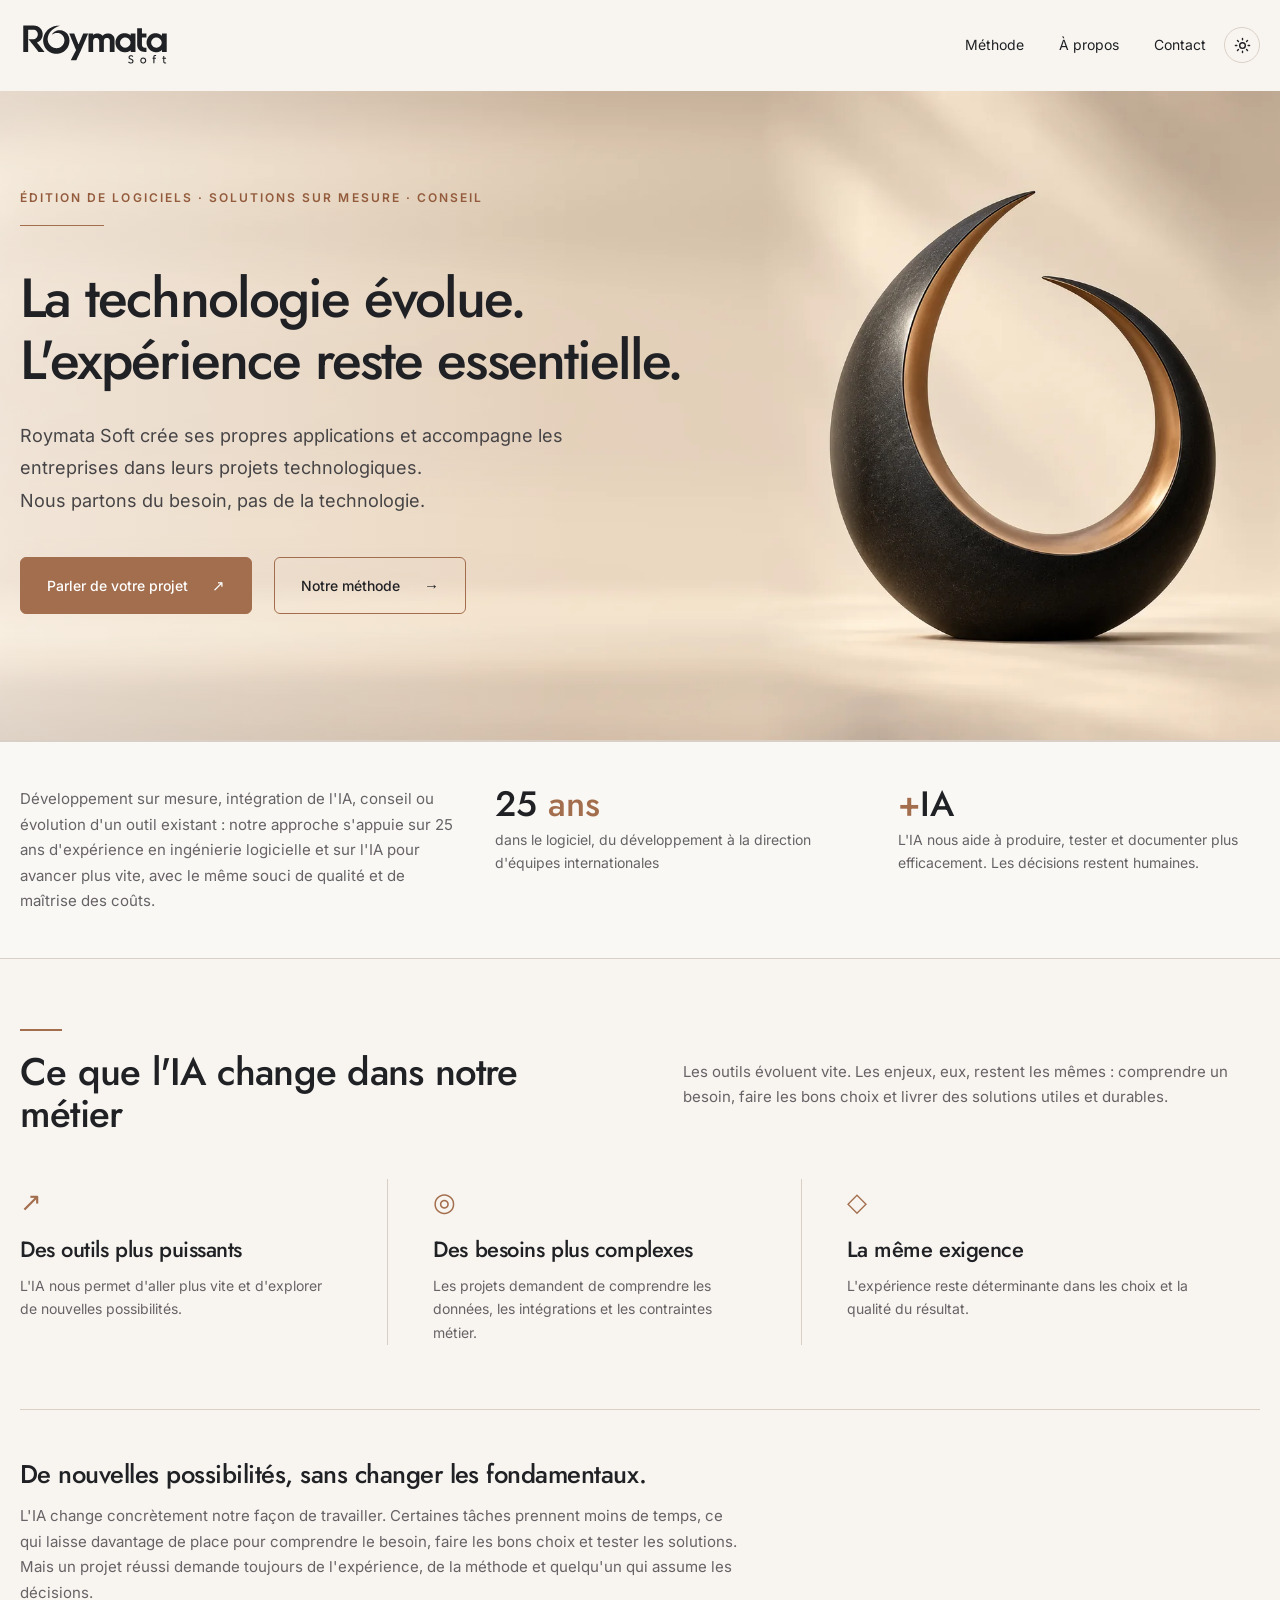
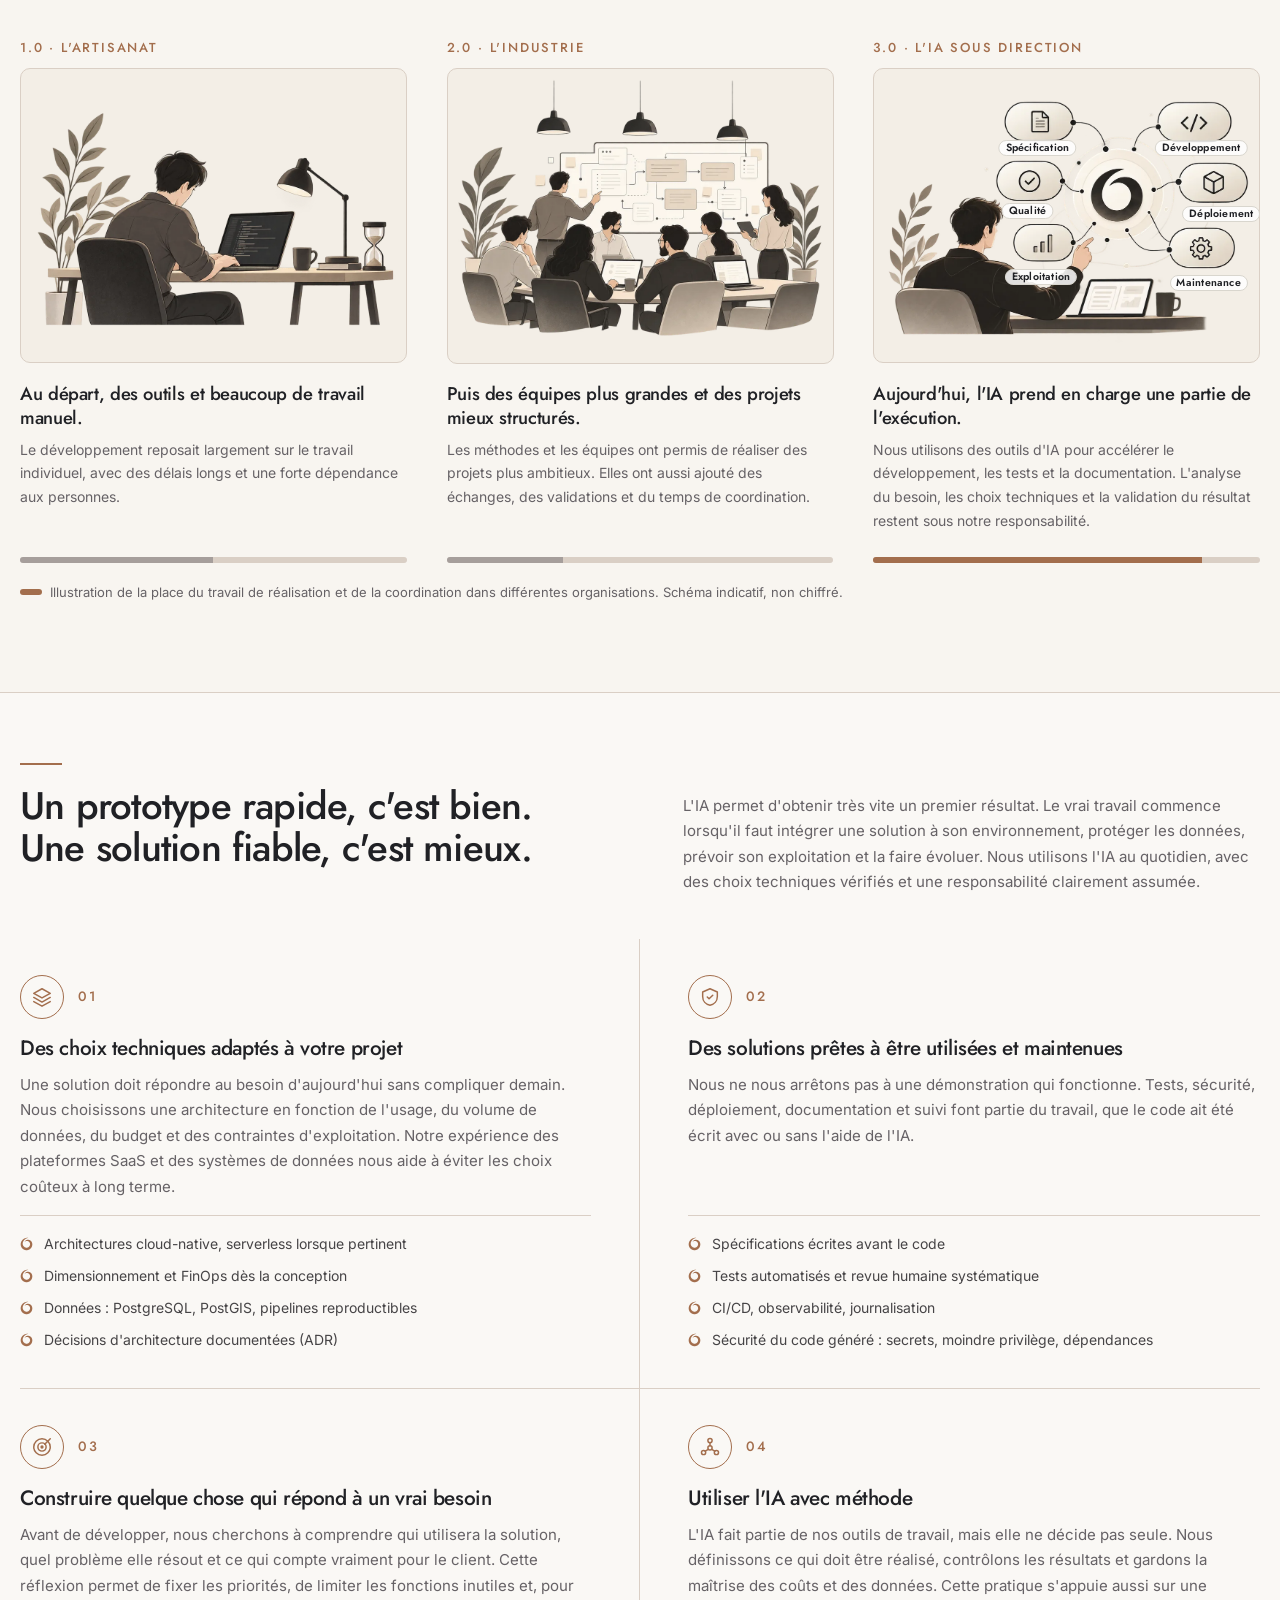
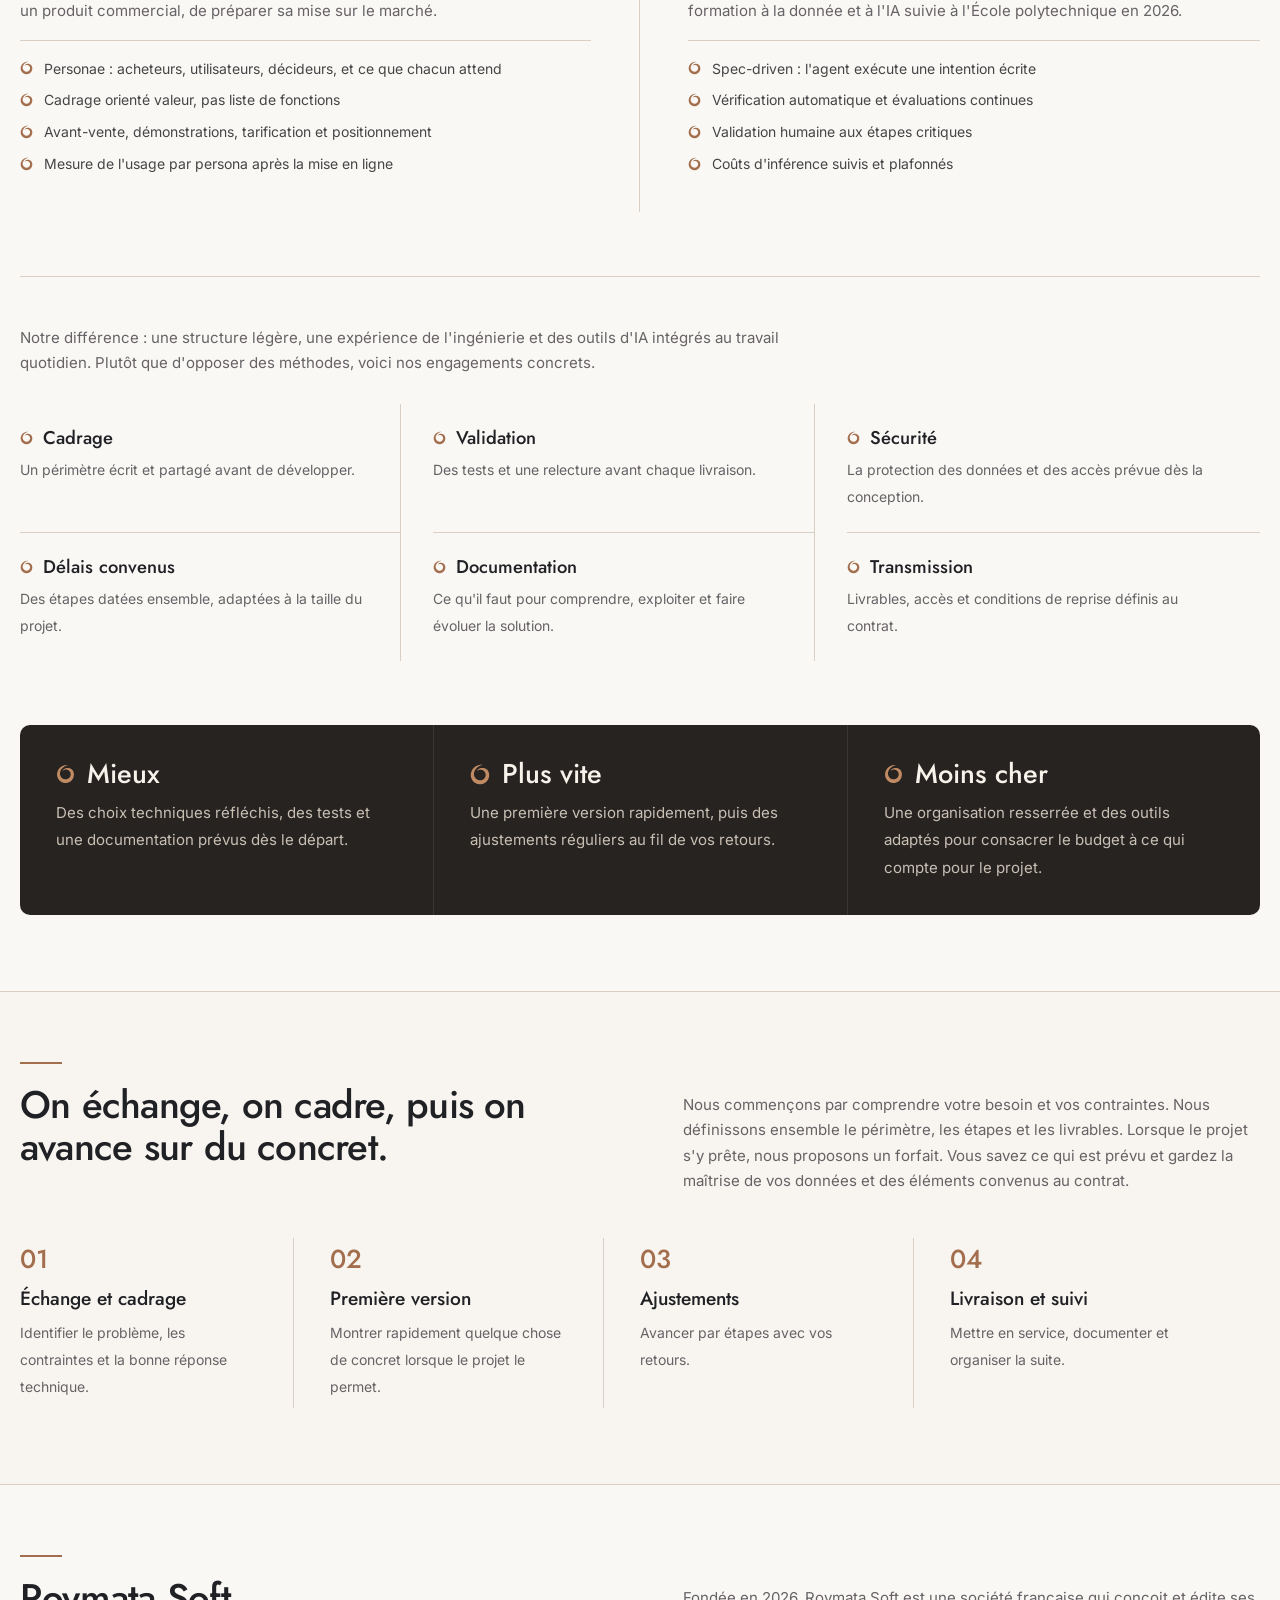
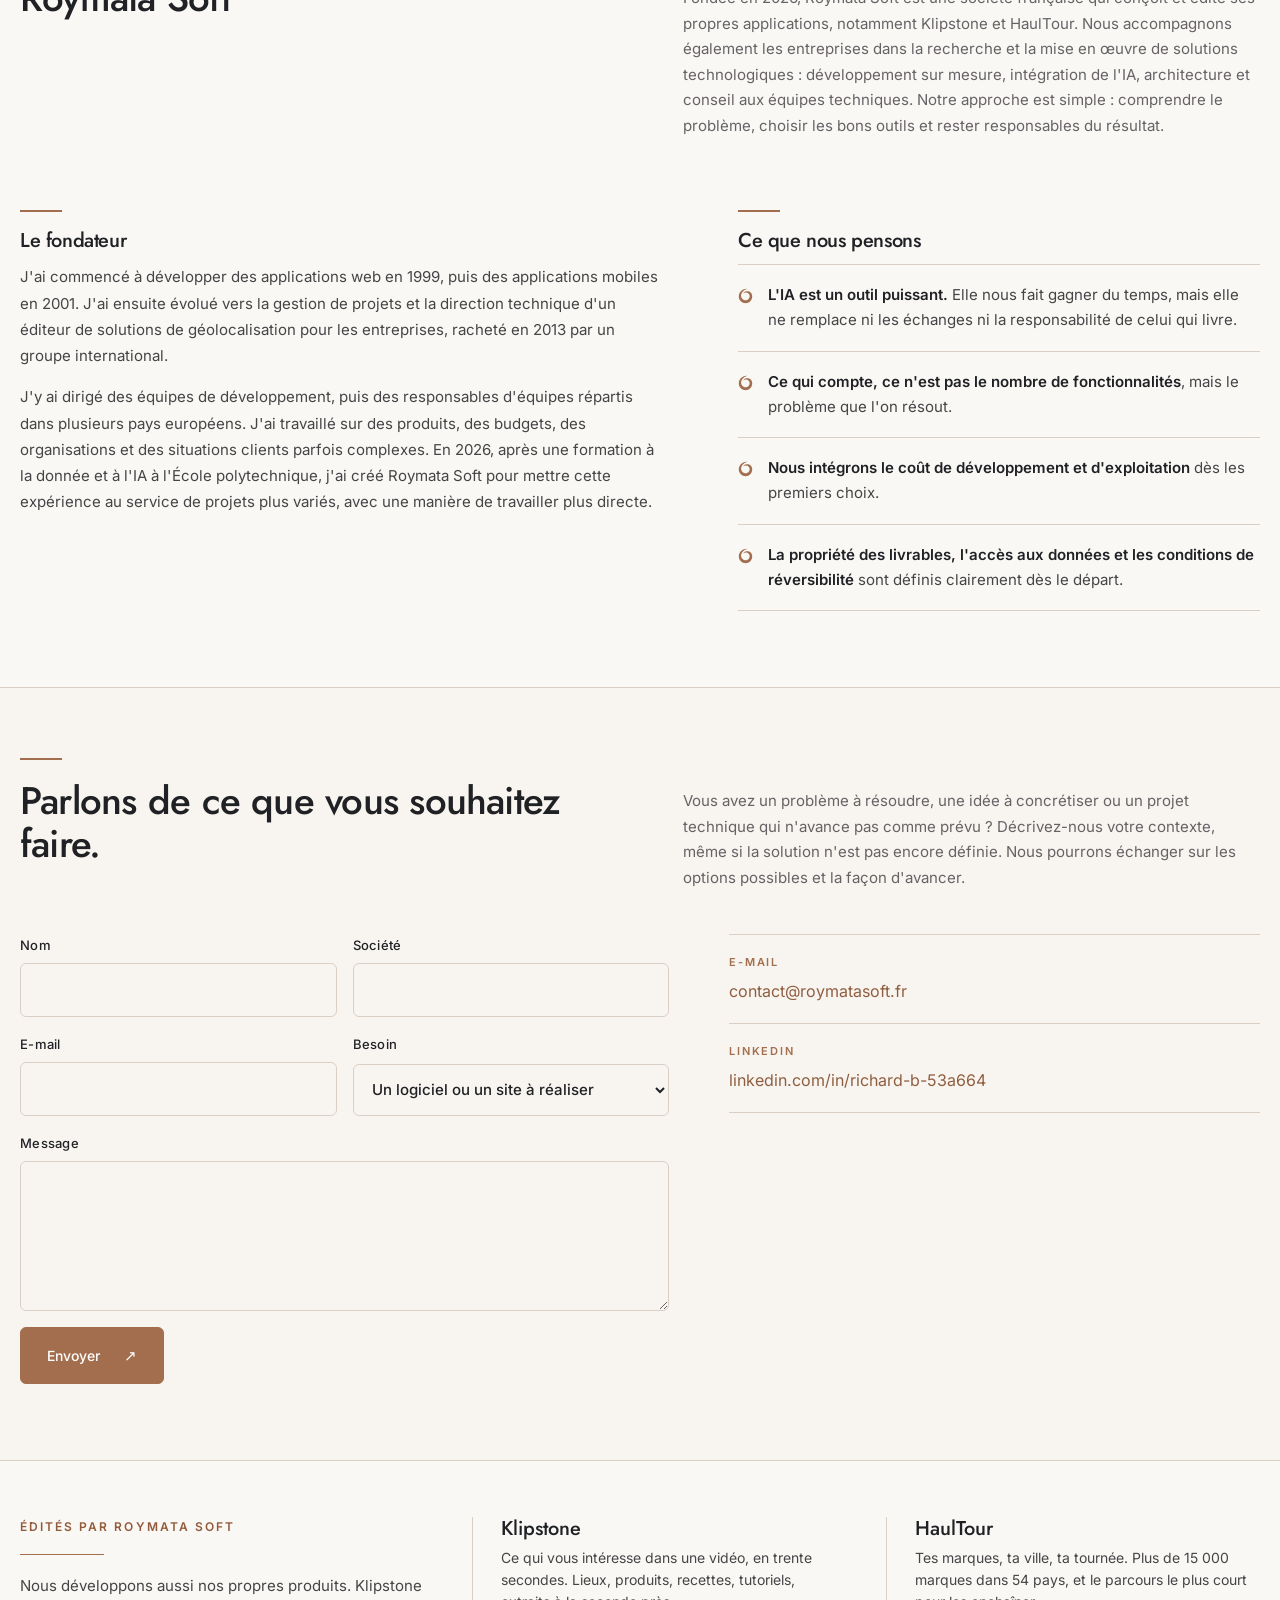
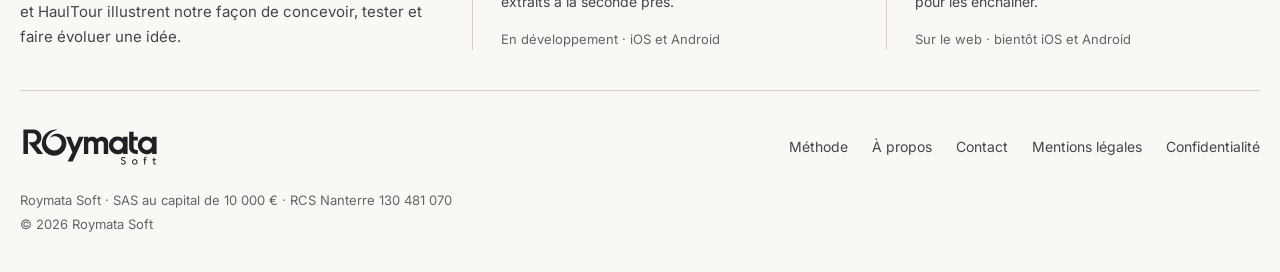
==== commit cac46bf6: "Méthode : titre de section « Ce que l'IA change dans notre métier » Co-Authored-By: Claude Fable 5.1" ====
--- a/index.html
+++ b/index.html
@@ -4,7 +4,7 @@
 <meta charset="utf-8">
 <meta name="viewport" content="width=device-width, initial-scale=1">
 <title>Roymata Soft — Logiciels, solutions sur mesure et conseil</title>
-<meta name="description" content="Roymata Soft crée ses propres applications et accompagne les entreprises : développement sur mesure, intégration de l'IA, conseil. 25 ans d'ingénierie logicielle.">
+<meta name="description" content="Roymata Soft crée ses applications et accompagne les entreprises : développement sur mesure, intégration de l'IA, conseil. 25 ans d'ingénierie logicielle.">
 <link rel="canonical" href="https://roymatasoft.com/">
 <meta name="theme-color" content="#F8F5F0" media="(prefers-color-scheme: light)">
 <meta name="theme-color" content="#1B1917" media="(prefers-color-scheme: dark)">
@@ -40,7 +40,6 @@
   "knowsAbout": ["Édition de logiciels", "Développement sur mesure", "Intelligence artificielle appliquée", "Architecture logicielle", "Conseil en ingénierie"]
 }
 </script>
-<meta name="robots" content="noindex, nofollow"><!-- brouillon : retirer cette ligne à la mise en ligne définitive -->
 <link rel="icon" href="assets/monogramme-noir.svg" type="image/svg+xml" media="(prefers-color-scheme: light)">
 <link rel="icon" href="assets/monogramme-blanc.svg" type="image/svg+xml" media="(prefers-color-scheme: dark)">
 <script>
@@ -343,7 +342,7 @@
 <section id="methode">
   <div class="wrap">
     <div class="sectionhead reveal">
-      <h2>Pourquoi maintenant</h2>
+      <h2>Ce que l'IA change dans notre métier</h2>
       <p>Les outils évoluent vite. Les enjeux, eux, restent les mêmes : comprendre un besoin, faire les bons choix et livrer des solutions utiles et durables.</p>
     </div>
     <div class="cards reveal">
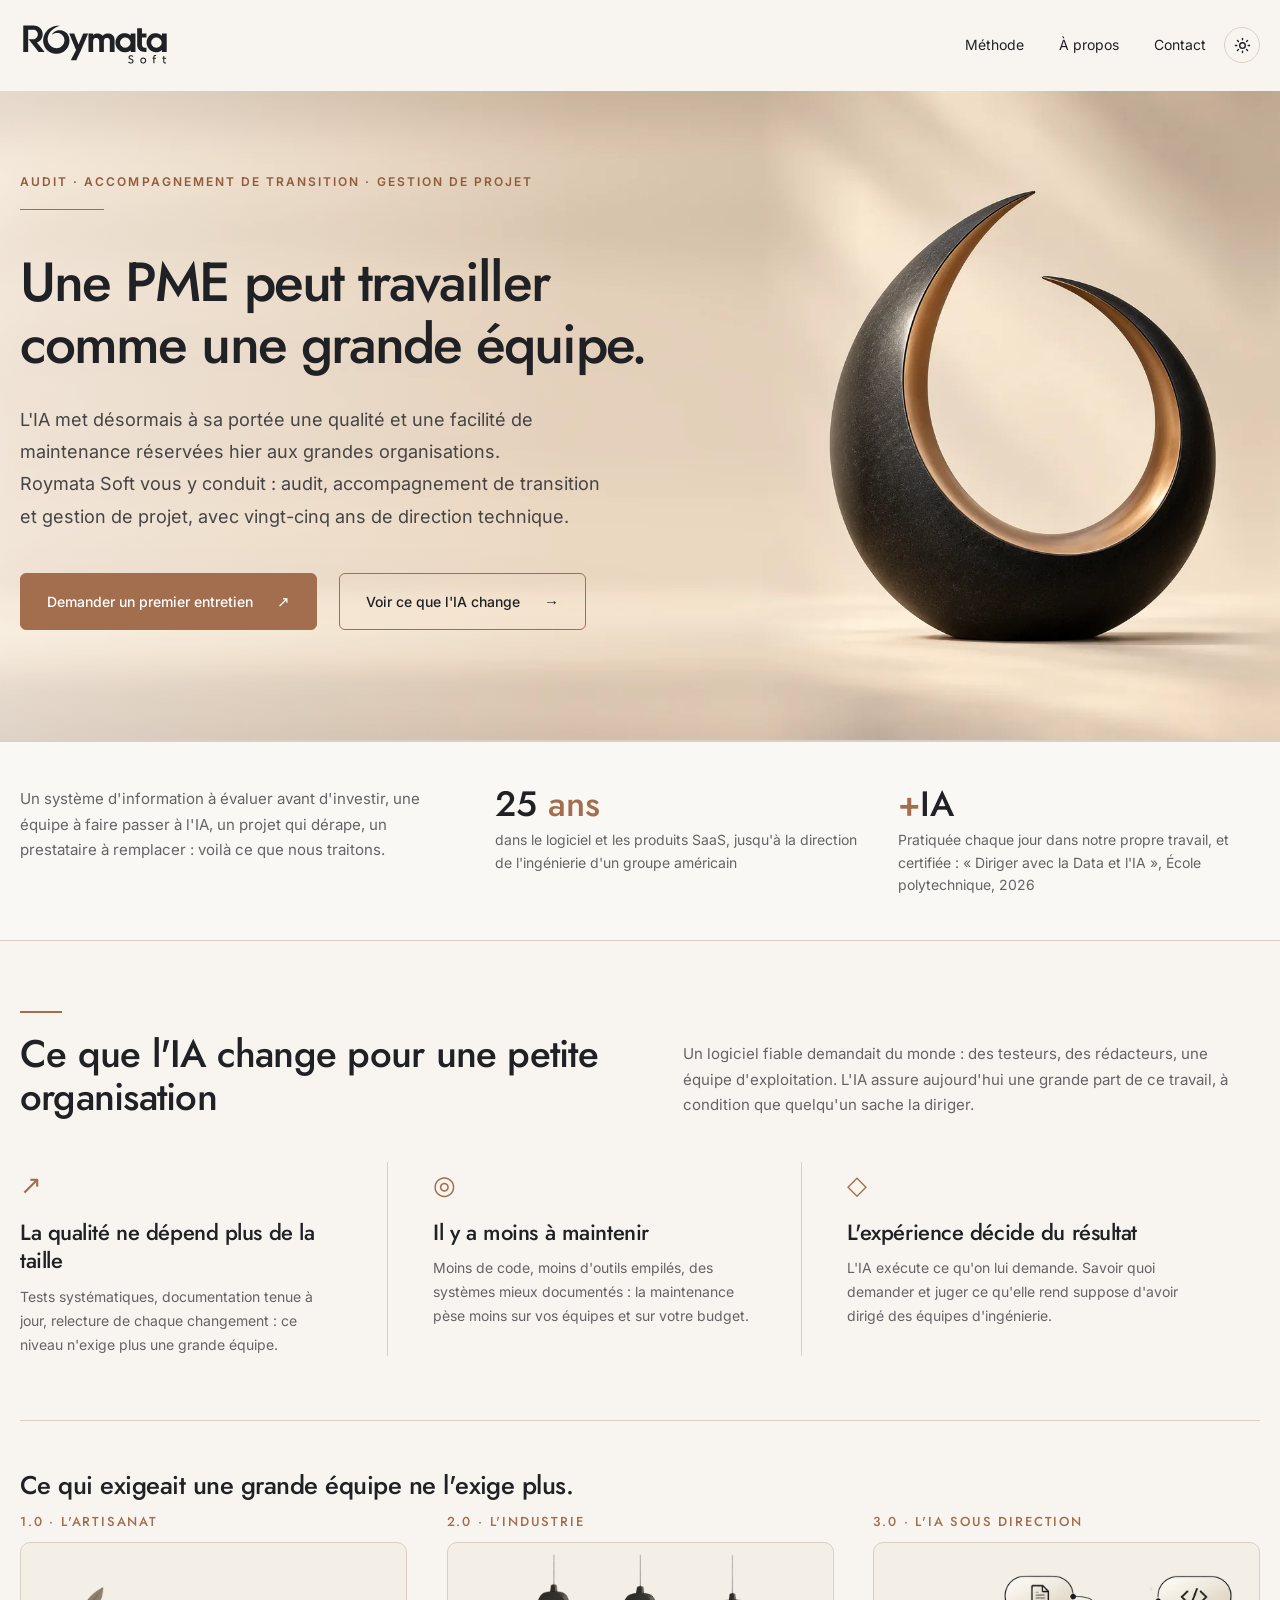
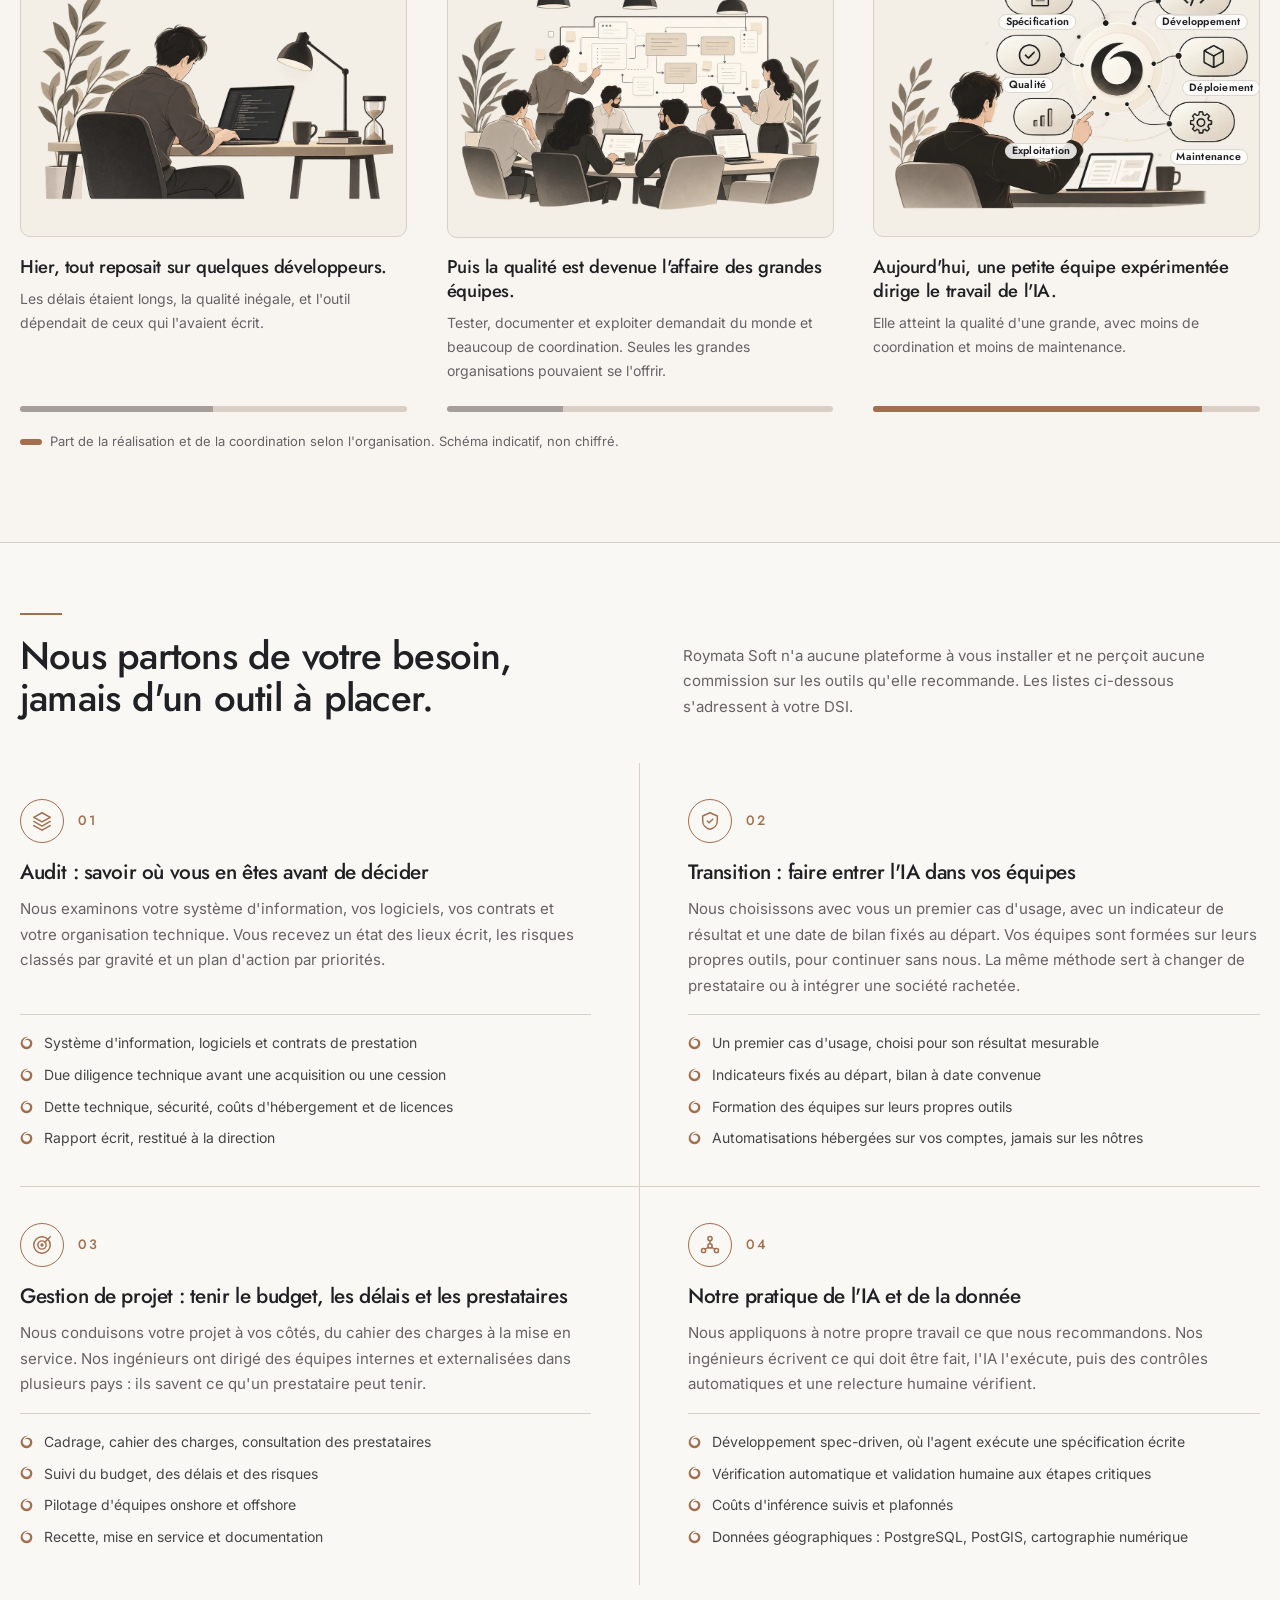
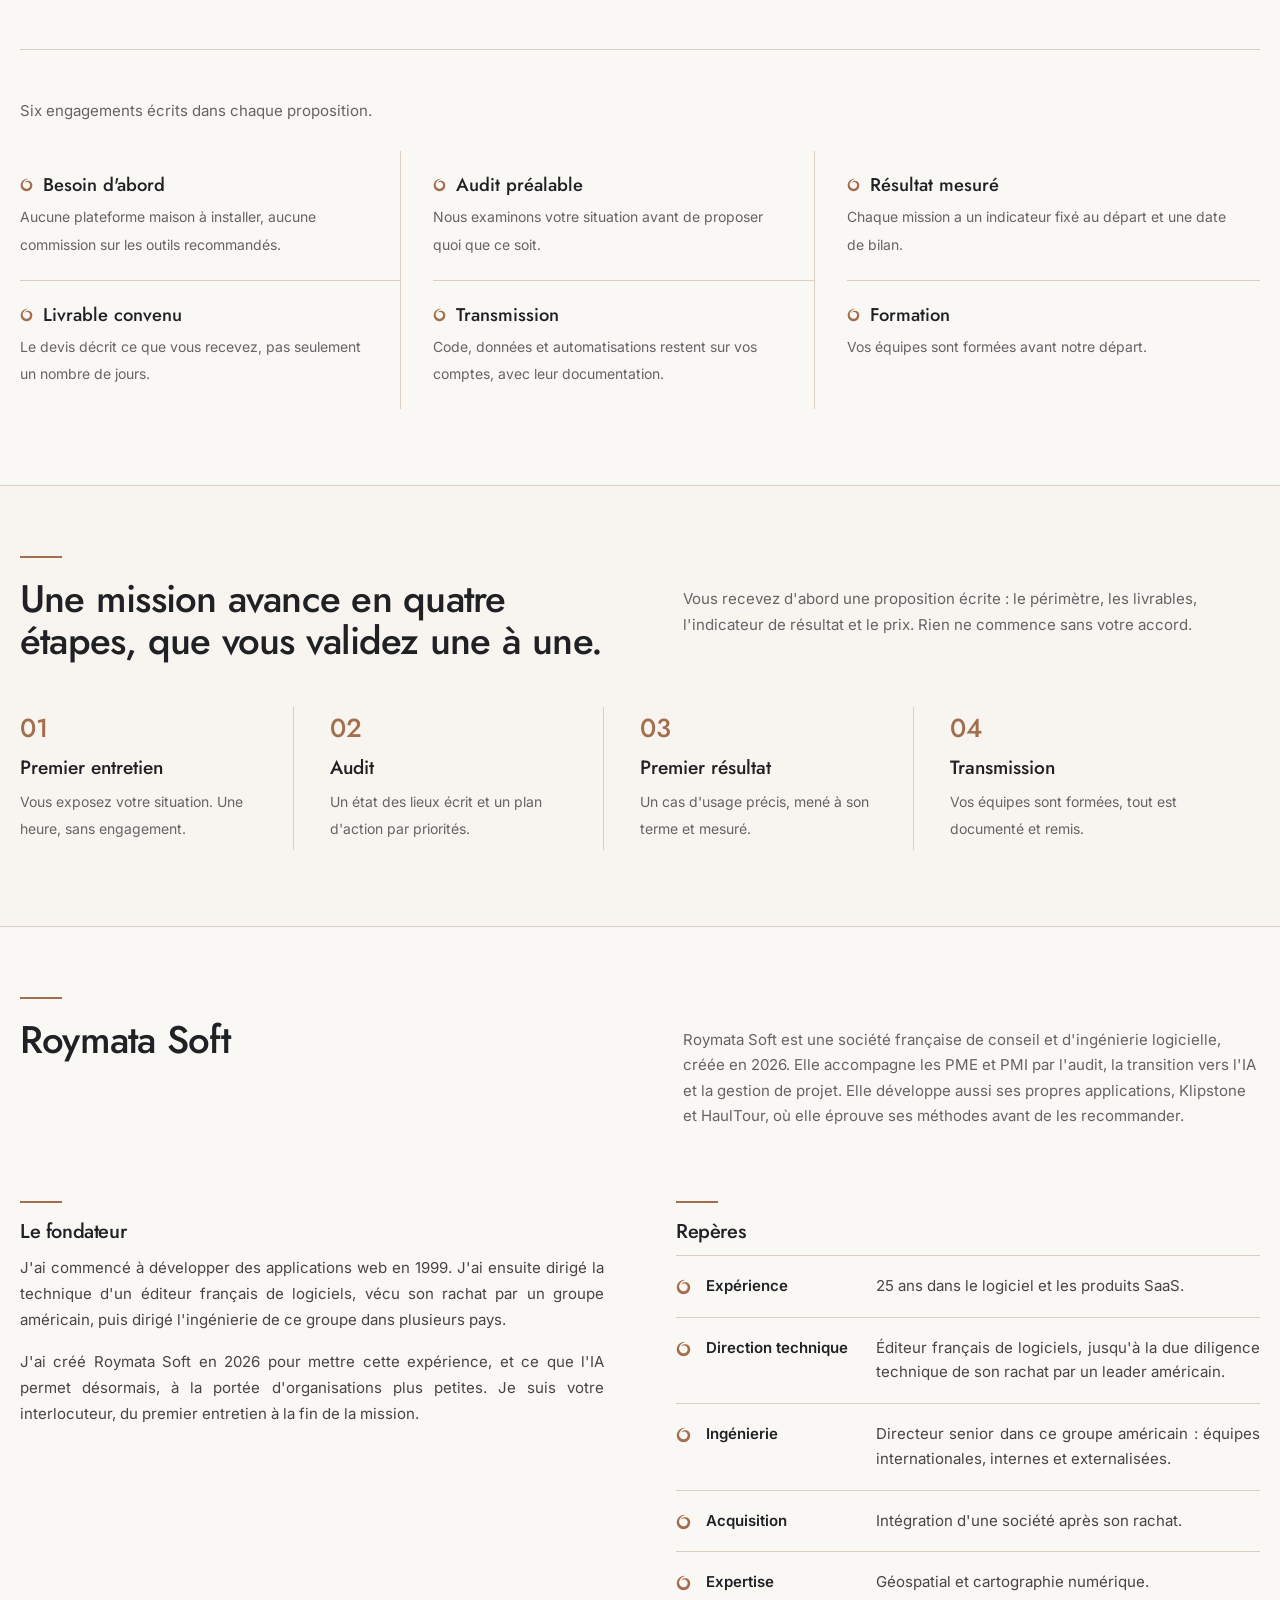
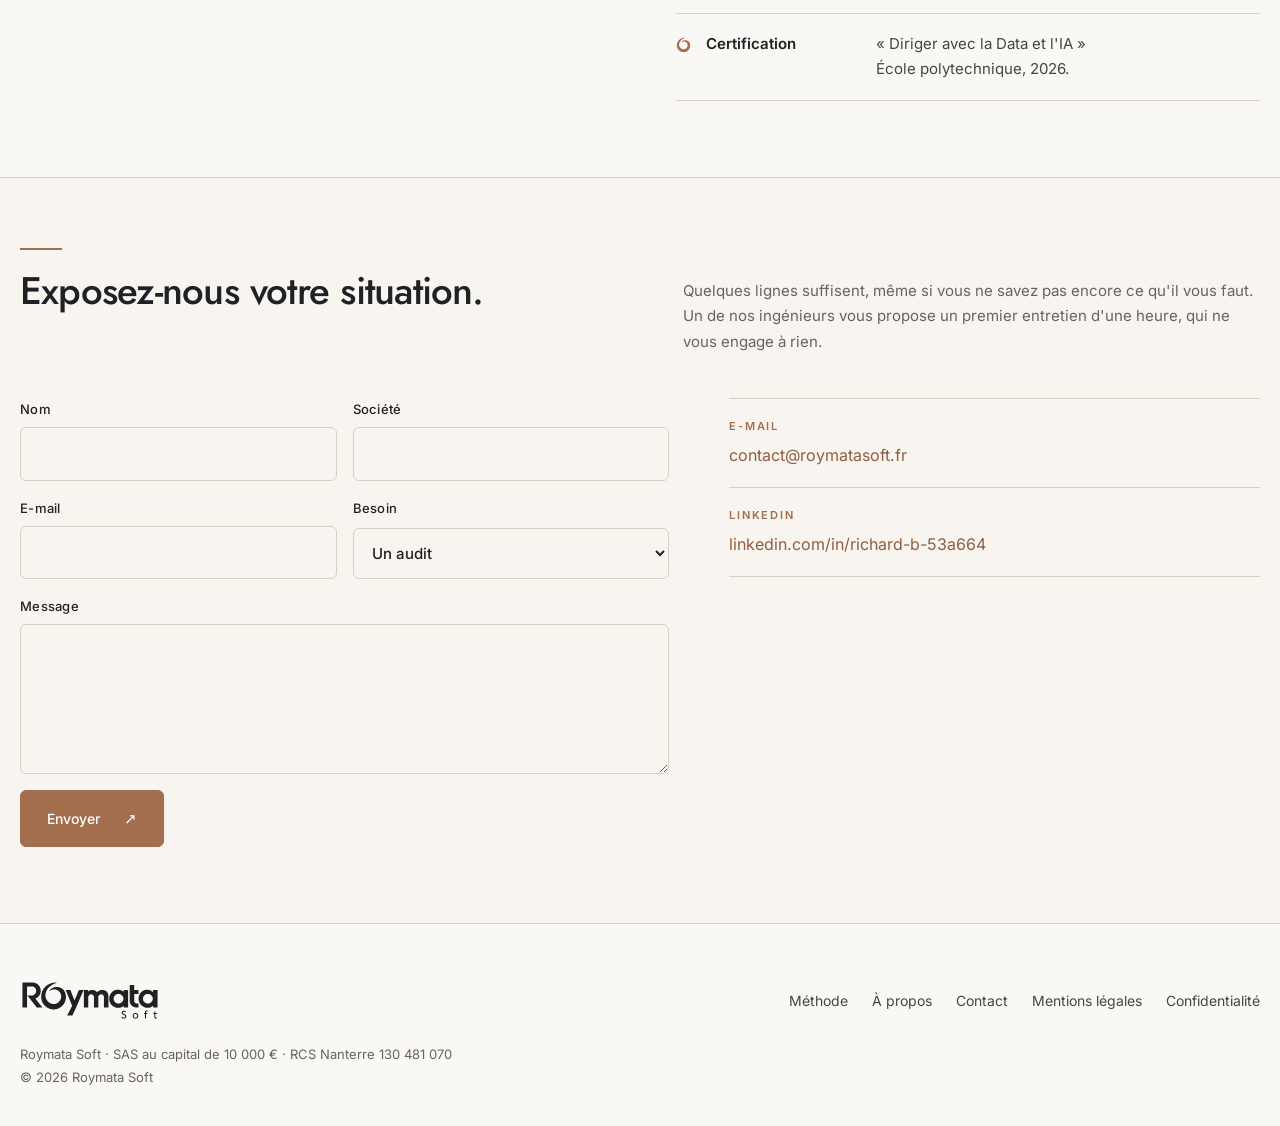
==== commit dd8cb10f: "Repositionnement : audit, transition, gestion de projet pour les PME - Accroche « Une PME peut trava" ====
--- a/index.html
+++ b/index.html
@@ -3,15 +3,15 @@
 <head>
 <meta charset="utf-8">
 <meta name="viewport" content="width=device-width, initial-scale=1">
-<title>Roymata Soft — Logiciels, solutions sur mesure et conseil</title>
-<meta name="description" content="Roymata Soft crée ses applications et accompagne les entreprises : développement sur mesure, intégration de l'IA, conseil. 25 ans d'ingénierie logicielle.">
+<title>Roymata Soft — Audit, transition IA et gestion de projet pour les PME</title>
+<meta name="description" content="Roymata Soft accompagne les PME et PMI : audit, transition vers l'IA, gestion de projet. 25 ans de direction technique dans le logiciel et le SaaS.">
 <link rel="canonical" href="https://roymatasoft.com/">
 <meta name="theme-color" content="#F8F5F0" media="(prefers-color-scheme: light)">
 <meta name="theme-color" content="#1B1917" media="(prefers-color-scheme: dark)">
 <meta property="og:site_name" content="Roymata Soft">
 <meta property="og:locale" content="fr_FR">
-<meta property="og:title" content="Roymata Soft — La technologie évolue. L'expérience reste essentielle.">
-<meta property="og:description" content="Édition de logiciels, solutions sur mesure et conseil. Nous partons du besoin, pas de la technologie.">
+<meta property="og:title" content="Roymata Soft — Une PME peut travailler comme une grande équipe.">
+<meta property="og:description" content="Audit, accompagnement de transition et gestion de projet pour les PME et PMI. 25 ans de direction technique, une pratique quotidienne de l'IA.">
 <meta property="og:type" content="website">
 <meta property="og:url" content="https://roymatasoft.com/">
 <meta property="og:image" content="https://roymatasoft.com/assets/img/partage.jpg">
@@ -19,8 +19,8 @@
 <meta property="og:image:height" content="630">
 <meta property="og:image:alt" content="Roymata Soft : sculpture en croissant, anthracite et bronze">
 <meta name="twitter:card" content="summary_large_image">
-<meta name="twitter:title" content="Roymata Soft — La technologie évolue. L'expérience reste essentielle.">
-<meta name="twitter:description" content="Édition de logiciels, solutions sur mesure et conseil. Nous partons du besoin, pas de la technologie.">
+<meta name="twitter:title" content="Roymata Soft — Une PME peut travailler comme une grande équipe.">
+<meta name="twitter:description" content="Audit, accompagnement de transition et gestion de projet pour les PME et PMI. 25 ans de direction technique, une pratique quotidienne de l'IA.">
 <meta name="twitter:image" content="https://roymatasoft.com/assets/img/partage.jpg">
 <script type="application/ld+json">
 {
@@ -31,7 +31,7 @@
   "url": "https://roymatasoft.com/",
   "logo": "https://roymatasoft.com/assets/logo-noir.svg",
   "image": "https://roymatasoft.com/assets/img/partage.jpg",
-  "description": "Éditeur de logiciels, solutions sur mesure et conseil en ingénierie. Roymata Soft crée ses propres applications et accompagne les entreprises dans leurs projets technologiques.",
+  "description": "Conseil et ingénierie logicielle pour les PME et PMI : audit, accompagnement de transition vers l'IA, gestion de projet.",
   "foundingDate": "2026",
   "vatID": "FR12130481070",
   "email": "contact@roymatasoft.fr",
@@ -233,15 +233,6 @@
   .liste-engagements span{color:var(--graphite);font-size:14px;line-height:1.6}
   @media (max-width:860px){.liste-engagements{grid-template-columns:1fr}.liste-engagements li{border-right:0;margin-right:0;padding:16px 0;border-bottom:1px solid var(--filet)}.liste-engagements li:last-child{border-bottom:0}}
 
-  /* Promesse : bandeau anthracite et bronze */
-  .promesse{margin-top:64px;display:grid;grid-template-columns:repeat(3,1fr);gap:0;border-radius:10px;overflow:hidden;background:#262321;color:#EDE6DC}
-  .promesse div{padding:34px 36px;border-left:1px solid #3B3632}
-  .promesse div:first-child{border-left:0}
-  .promesse b{display:flex;align-items:center;gap:12px;font:500 1.7rem/1.1 Jost,sans-serif;color:#F7F2EA;margin-bottom:10px}
-  .promesse b .mono{color:#C08A63;font-size:1.2rem}
-  .promesse span{color:#C9C0B4;font-size:15px;line-height:1.65}
-  @media (max-width:860px){.promesse{grid-template-columns:1fr}.promesse div{border-left:0;border-top:1px solid #3B3632}.promesse div:first-child{border-top:0}}
-
   /* Étapes */
   .etapes{display:grid;grid-template-columns:repeat(4,1fr);gap:0;counter-reset:e}
   .etape{position:relative;padding:8px 36px 8px 0;margin-right:36px;border-right:1px solid var(--filet)}
@@ -252,16 +243,18 @@
   @media (max-width:860px){.etapes{grid-template-columns:1fr}.etape{border-right:0;margin:0;padding:18px 0;border-bottom:1px solid var(--filet)}.etape:last-child{border-bottom:0}}
 
   /* ===== À propos ===== */
-  .apropos{display:grid;grid-template-columns:1.1fr .9fr;gap:80px;align-items:start}
+  .apropos{display:grid;grid-template-columns:1fr 1fr;gap:72px;align-items:start}
   .apropos .intro{font-size:17px;line-height:1.75;color:var(--texte)}
   .apropos h3{font-size:1.25rem;margin:28px 0 10px}
   .apropos h3::before{content:"";display:block;background:var(--accent);width:42px;height:2px;margin-bottom:16px}
-  .apropos p{font-size:15px;line-height:1.75;color:var(--texte)}
+  .apropos p{font-size:15px;line-height:1.75;color:var(--texte);text-wrap:pretty}
   .convictions{list-style:none;margin:0;padding:0;border-top:1px solid var(--filet)}
-  .convictions li{padding:18px 0 18px 30px;border-bottom:1px solid var(--filet);position:relative;font-size:15px;line-height:1.65;color:var(--texte)}
+  .convictions li{display:grid;grid-template-columns:150px 1fr;column-gap:20px;align-items:baseline;padding:18px 0 18px 30px;border-bottom:1px solid var(--filet);position:relative;font-size:15px;line-height:1.65;color:var(--texte);text-wrap:pretty}
   .convictions li::before{content:"";position:absolute;left:0;top:23px;width:15px;height:16px;background:var(--accent);-webkit-mask:var(--mono-url) no-repeat center/contain;mask:var(--mono-url) no-repeat center/contain}
   .convictions b{color:var(--encre);font-weight:600}
+  @media (min-width:861px){.apropos p,.convictions li span{text-align:justify;hyphens:auto}}
   @media (max-width:860px){.apropos{grid-template-columns:1fr;gap:36px}}
+  @media (max-width:560px){.convictions li{grid-template-columns:1fr;row-gap:2px}}
 
   /* ===== Contact ===== */
   .contact{display:grid;grid-template-columns:1.1fr .9fr;gap:60px}
@@ -278,18 +271,10 @@
 
   /* ===== Pied ===== */
   footer{padding:56px 0 36px;color:var(--discret);font-size:14px;border-top:1px solid var(--filet);background:var(--surface)}
-  footer .edites{display:grid;grid-template-columns:1.1fr 1fr 1fr;gap:40px;padding-bottom:40px;margin-bottom:36px;border-bottom:1px solid var(--filet)}
-  footer .edites-titre p{color:var(--texte);font-size:15px;line-height:1.7;margin:0}
-  footer .edites-titre .eyebrow{margin-bottom:18px}
-  footer .edite{display:flex;flex-direction:column;gap:6px;padding-left:28px;border-left:1px solid var(--filet)}
-  footer .edite b{font:500 1.25rem/1.2 Jost,sans-serif;color:var(--encre)}
-  footer .edite span{color:var(--texte);font-size:14px;line-height:1.6}
-  footer .edite em{font-style:normal;color:var(--discret);font-size:13px;margin-top:auto;padding-top:8px}
   footer .haut{display:flex;flex-wrap:wrap;gap:24px;align-items:center;justify-content:space-between;margin-bottom:22px}
   footer .liens{display:flex;flex-wrap:wrap;gap:6px 24px}
   footer .liens a{color:var(--texte)}
   footer .legal{line-height:1.8;font-size:13px}
-  @media (max-width:860px){footer .edites{grid-template-columns:1fr;gap:24px}footer .edite{padding-left:0;border-left:0;padding-top:18px;border-top:1px solid var(--filet)}}
 </style>
 </head>
 <body>
@@ -316,12 +301,12 @@
 <section class="hero">
   <div class="herowrap">
     <div class="copy">
-      <div class="eyebrow">Édition de logiciels · Solutions sur mesure · Conseil</div>
-      <h1>La technologie évolue.<br>L'expérience reste essentielle.</h1>
-      <p class="lead">Roymata Soft crée ses propres applications et accompagne les entreprises dans leurs projets technologiques.<br>Nous partons du besoin, pas de la technologie.</p>
+      <div class="eyebrow">Audit · Accompagnement de transition · Gestion de projet</div>
+      <h1>Une PME peut travailler comme une grande équipe.</h1>
+      <p class="lead">L'IA met désormais à sa portée une qualité et une facilité de maintenance réservées hier aux grandes organisations.<br>Roymata Soft vous y conduit : audit, accompagnement de transition et gestion de projet, avec vingt-cinq ans de direction technique.</p>
       <div class="actions">
-        <a href="#contact" class="btn primary">Parler de votre projet <span>↗</span></a>
-        <a href="#methode" class="btn">Notre méthode <span>→</span></a>
+        <a href="#contact" class="btn primary">Demander un premier entretien <span>↗</span></a>
+        <a href="#methode" class="btn">Voir ce que l'IA change <span>→</span></a>
       </div>
     </div>
     <div class="sculpture">
@@ -332,9 +317,9 @@
 
 <section class="alt" style="padding:44px 0">
   <div class="wrap reperes reveal">
-    <p>Développement sur mesure, intégration de l'IA, conseil ou évolution d'un outil existant : notre approche s'appuie sur 25 ans d'expérience en ingénierie logicielle et sur l'IA pour avancer plus vite, avec le même souci de qualité et de maîtrise des coûts.</p>
-    <div class="repere"><b>25 <em>ans</em></b><span>dans le logiciel, du développement à la direction d'équipes internationales</span></div>
-    <div class="repere"><b><em>+</em>IA</b><span>L'IA nous aide à produire, tester et documenter plus efficacement. Les décisions restent humaines.</span></div>
+    <p>Un système d'information à évaluer avant d'investir, une équipe à faire passer à l'IA, un projet qui dérape, un prestataire à remplacer : voilà ce que nous traitons.</p>
+    <div class="repere"><b>25 <em>ans</em></b><span>dans le logiciel et les produits SaaS, jusqu'à la direction de l'ingénierie d'un groupe américain</span></div>
+    <div class="repere"><b><em>+</em>IA</b><span>Pratiquée chaque jour dans notre propre travail, et certifiée : « Diriger avec la Data et l'IA », École polytechnique, 2026</span></div>
   </div>
 </section>
 
@@ -342,42 +327,41 @@
 <section id="methode">
   <div class="wrap">
     <div class="sectionhead reveal">
-      <h2>Ce que l'IA change dans notre métier</h2>
-      <p>Les outils évoluent vite. Les enjeux, eux, restent les mêmes : comprendre un besoin, faire les bons choix et livrer des solutions utiles et durables.</p>
+      <h2>Ce que l'IA change pour une petite organisation</h2>
+      <p>Un logiciel fiable demandait du monde : des testeurs, des rédacteurs, une équipe d'exploitation. L'IA assure aujourd'hui une grande part de ce travail, à condition que quelqu'un sache la diriger.</p>
     </div>
     <div class="cards reveal">
-      <article><span class="glyphe">↗</span><h3>Des outils plus puissants</h3><p>L'IA nous permet d'aller plus vite et d'explorer de nouvelles possibilités.</p></article>
-      <article><span class="glyphe">◎</span><h3>Des besoins plus complexes</h3><p>Les projets demandent de comprendre les données, les intégrations et les contraintes métier.</p></article>
-      <article><span class="glyphe">◇</span><h3>La même exigence</h3><p>L'expérience reste déterminante dans les choix et la qualité du résultat.</p></article>
+      <article><span class="glyphe">↗</span><h3>La qualité ne dépend plus de la taille</h3><p>Tests systématiques, documentation tenue à jour, relecture de chaque changement : ce niveau n'exige plus une grande équipe.</p></article>
+      <article><span class="glyphe">◎</span><h3>Il y a moins à maintenir</h3><p>Moins de code, moins d'outils empilés, des systèmes mieux documentés : la maintenance pèse moins sur vos équipes et sur votre budget.</p></article>
+      <article><span class="glyphe">◇</span><h3>L'expérience décide du résultat</h3><p>L'IA exécute ce qu'on lui demande. Savoir quoi demander et juger ce qu'elle rend suppose d'avoir dirigé des équipes d'ingénierie.</p></article>
     </div>
 
     <div class="epoques reveal">
-      <h3 class="sous-titre">De nouvelles possibilités, sans changer les fondamentaux.</h3>
-      <p class="intro">L'IA change concrètement notre façon de travailler. Certaines tâches prennent moins de temps, ce qui laisse davantage de place pour comprendre le besoin, faire les bons choix et tester les solutions. Mais un projet réussi demande toujours de l'expérience, de la méthode et quelqu'un qui assume les décisions.</p>
+      <h3 class="sous-titre">Ce qui exigeait une grande équipe ne l'exige plus.</h3>
       <div class="eres" role="list">
         <article class="ere" role="listitem">
           <span class="point">1.0 · L'ARTISANAT</span>
           <figure class="scene"><img src="assets/img/ere-1.webp" alt="Un développeur seul devant son écran, un sablier sur le bureau" loading="eager" decoding="async"></figure>
-          <h3>Au départ, des outils et beaucoup de travail manuel.</h3>
-          <p>Le développement reposait largement sur le travail individuel, avec des délais longs et une forte dépendance aux personnes.</p>
+          <h3>Hier, tout reposait sur quelques développeurs.</h3>
+          <p>Les délais étaient longs, la qualité inégale, et l'outil dépendait de ceux qui l'avaient écrit.</p>
           <div class="budget" aria-hidden="true"><i style="--p:50%"></i></div>
         </article>
         <article class="ere" role="listitem">
           <span class="point">2.0 · L'INDUSTRIE</span>
           <figure class="scene"><img src="assets/img/ere-2.webp" alt="Une équipe nombreuse en réunion devant un tableau couvert de post-it et de schémas" loading="eager" decoding="async"></figure>
-          <h3>Puis des équipes plus grandes et des projets mieux structurés.</h3>
-          <p>Les méthodes et les équipes ont permis de réaliser des projets plus ambitieux. Elles ont aussi ajouté des échanges, des validations et du temps de coordination.</p>
+          <h3>Puis la qualité est devenue l'affaire des grandes équipes.</h3>
+          <p>Tester, documenter et exploiter demandait du monde et beaucoup de coordination. Seules les grandes organisations pouvaient se l'offrir.</p>
           <div class="budget" aria-hidden="true"><i style="--p:30%"></i></div>
         </article>
         <article class="ere actuelle" role="listitem">
           <span class="point">3.0 · L'IA SOUS DIRECTION</span>
           <figure class="scene scene-3"><img src="assets/img/ere-3.webp" alt="Un de nos ingénieurs désigne le monogramme Roymata Soft, relié à six agents : spécification, développement, qualité, déploiement, exploitation, maintenance" loading="eager" decoding="async"><span class="phase" style="left:42.5%;top:24.3%">Spécification</span><span class="phase" style="left:85.1%;top:24.3%">Développement</span><span class="phase" style="left:39.9%;top:45.8%">Qualité</span><span class="phase" style="left:90.3%;top:46.8%">Déploiement</span><span class="phase" style="left:43.4%;top:68.3%">Exploitation</span><span class="phase" style="left:87.0%;top:70.2%">Maintenance</span></figure>
-          <h3>Aujourd'hui, l'IA prend en charge une partie de l'exécution.</h3>
-          <p>Nous utilisons des outils d'IA pour accélérer le développement, les tests et la documentation. L'analyse du besoin, les choix techniques et la validation du résultat restent sous notre responsabilité.</p>
+          <h3>Aujourd'hui, une petite équipe expérimentée dirige le travail de l'IA.</h3>
+          <p>Elle atteint la qualité d'une grande, avec moins de coordination et moins de maintenance.</p>
           <div class="budget" aria-hidden="true"><i style="--p:85%"></i></div>
         </article>
       </div>
-      <p class="legende-budget"><i></i> Illustration de la place du travail de réalisation et de la coordination dans différentes organisations. Schéma indicatif, non chiffré.</p>
+      <p class="legende-budget"><i></i> Part de la réalisation et de la coordination selon l'organisation. Schéma indicatif, non chiffré.</p>
     </div>
   </div>
 </section>
@@ -386,54 +370,49 @@
 <section class="alt">
   <div class="wrap">
     <div class="sectionhead reveal">
-      <h2>Un prototype rapide, c'est bien. Une solution fiable, c'est mieux.</h2>
-      <p>L'IA permet d'obtenir très vite un premier résultat. Le vrai travail commence lorsqu'il faut intégrer une solution à son environnement, protéger les données, prévoir son exploitation et la faire évoluer. Nous utilisons l'IA au quotidien, avec des choix techniques vérifiés et une responsabilité clairement assumée.</p>
+      <h2>Nous partons de votre besoin, jamais d'un outil à placer.</h2>
+      <p>Roymata Soft n'a aucune plateforme à vous installer et ne perçoit aucune commission sur les outils qu'elle recommande. Les listes ci-dessous s'adressent à votre DSI.</p>
     </div>
 
     <div class="piliers reveal">
       <article class="pilier">
         <div class="pilier-tete"><span class="ico"><svg viewBox="0 0 24 24"><path d="M12 3l9 5-9 5-9-5 9-5z"/><path d="M3 12.5l9 5 9-5"/><path d="M3 17l9 5 9-5"/></svg></span><span class="num">01</span></div>
-        <h3>Des choix techniques adaptés à votre projet</h3>
-        <p>Une solution doit répondre au besoin d'aujourd'hui sans compliquer demain. Nous choisissons une architecture en fonction de l'usage, du volume de données, du budget et des contraintes d'exploitation. Notre expérience des plateformes SaaS et des systèmes de données nous aide à éviter les choix coûteux à long terme.</p>
-        <ul class="pratiques"><li>Architectures cloud-native, serverless lorsque pertinent</li><li>Dimensionnement et FinOps dès la conception</li><li>Données : PostgreSQL, PostGIS, pipelines reproductibles</li><li>Décisions d'architecture documentées (ADR)</li></ul>
+        <h3>Audit : savoir où vous en êtes avant de décider</h3>
+        <p>Nous examinons votre système d'information, vos logiciels, vos contrats et votre organisation technique. Vous recevez un état des lieux écrit, les risques classés par gravité et un plan d'action par priorités.</p>
+        <ul class="pratiques"><li>Système d'information, logiciels et contrats de prestation</li><li>Due diligence technique avant une acquisition ou une cession</li><li>Dette technique, sécurité, coûts d'hébergement et de licences</li><li>Rapport écrit, restitué à la direction</li></ul>
       </article>
       <article class="pilier">
         <div class="pilier-tete"><span class="ico"><svg viewBox="0 0 24 24"><path d="M12 3l8 3.5v5c0 5-3.4 8.6-8 9.5-4.6-.9-8-4.5-8-9.5v-5z"/><path d="M9 12l2 2 4-4"/></svg></span><span class="num">02</span></div>
-        <h3>Des solutions prêtes à être utilisées et maintenues</h3>
-        <p>Nous ne nous arrêtons pas à une démonstration qui fonctionne. Tests, sécurité, déploiement, documentation et suivi font partie du travail, que le code ait été écrit avec ou sans l'aide de l'IA.</p>
-        <ul class="pratiques"><li>Spécifications écrites avant le code</li><li>Tests automatisés et revue humaine systématique</li><li>CI/CD, observabilité, journalisation</li><li>Sécurité du code généré : secrets, moindre privilège, dépendances</li></ul>
+        <h3>Transition : faire entrer l'IA dans vos équipes</h3>
+        <p>Nous choisissons avec vous un premier cas d'usage, avec un indicateur de résultat et une date de bilan fixés au départ. Vos équipes sont formées sur leurs propres outils, pour continuer sans nous. La même méthode sert à changer de prestataire ou à intégrer une société rachetée.</p>
+        <ul class="pratiques"><li>Un premier cas d'usage, choisi pour son résultat mesurable</li><li>Indicateurs fixés au départ, bilan à date convenue</li><li>Formation des équipes sur leurs propres outils</li><li>Automatisations hébergées sur vos comptes, jamais sur les nôtres</li></ul>
       </article>
       <article class="pilier">
         <div class="pilier-tete"><span class="ico"><svg viewBox="0 0 24 24"><circle cx="12" cy="12" r="9"/><circle cx="12" cy="12" r="4.5"/><circle cx="12" cy="12" r="1" fill="currentColor"/><path d="M21 3l-6 6"/></svg></span><span class="num">03</span></div>
-        <h3>Construire quelque chose qui répond à un vrai besoin</h3>
-        <p>Avant de développer, nous cherchons à comprendre qui utilisera la solution, quel problème elle résout et ce qui compte vraiment pour le client. Cette réflexion permet de fixer les priorités, de limiter les fonctions inutiles et, pour un produit commercial, de préparer sa mise sur le marché.</p>
-        <ul class="pratiques"><li>Personae : acheteurs, utilisateurs, décideurs, et ce que chacun attend</li><li>Cadrage orienté valeur, pas liste de fonctions</li><li>Avant-vente, démonstrations, tarification et positionnement</li><li>Mesure de l'usage par persona après la mise en ligne</li></ul>
+        <h3>Gestion de projet : tenir le budget, les délais et les prestataires</h3>
+        <p>Nous conduisons votre projet à vos côtés, du cahier des charges à la mise en service. Nos ingénieurs ont dirigé des équipes internes et externalisées dans plusieurs pays : ils savent ce qu'un prestataire peut tenir.</p>
+        <ul class="pratiques"><li>Cadrage, cahier des charges, consultation des prestataires</li><li>Suivi du budget, des délais et des risques</li><li>Pilotage d'équipes onshore et offshore</li><li>Recette, mise en service et documentation</li></ul>
       </article>
       <article class="pilier">
         <div class="pilier-tete"><span class="ico"><svg viewBox="0 0 24 24"><circle cx="12" cy="5" r="2.3"/><circle cx="5" cy="18" r="2.3"/><circle cx="19" cy="18" r="2.3"/><circle cx="12" cy="13" r="2.3"/><path d="M12 7.3v3.4M10.2 14.6l-3.5 2M13.8 14.6l3.5 2"/></svg></span><span class="num">04</span></div>
-        <h3>Utiliser l'IA avec méthode</h3>
-        <p>L'IA fait partie de nos outils de travail, mais elle ne décide pas seule. Nous définissons ce qui doit être réalisé, contrôlons les résultats et gardons la maîtrise des coûts et des données. Cette pratique s'appuie aussi sur une formation à la donnée et à l'IA suivie à l'École polytechnique en 2026.</p>
-        <ul class="pratiques"><li>Spec-driven : l'agent exécute une intention écrite</li><li>Vérification automatique et évaluations continues</li><li>Validation humaine aux étapes critiques</li><li>Coûts d'inférence suivis et plafonnés</li></ul>
+        <h3>Notre pratique de l'IA et de la donnée</h3>
+        <p>Nous appliquons à notre propre travail ce que nous recommandons. Nos ingénieurs écrivent ce qui doit être fait, l'IA l'exécute, puis des contrôles automatiques et une relecture humaine vérifient.</p>
+        <ul class="pratiques"><li>Développement spec-driven, où l'agent exécute une spécification écrite</li><li>Vérification automatique et validation humaine aux étapes critiques</li><li>Coûts d'inférence suivis et plafonnés</li><li>Données géographiques : PostgreSQL, PostGIS, cartographie numérique</li></ul>
       </article>
     </div>
 
     <div class="engagements reveal">
-      <p class="intro">Notre différence : une structure légère, une expérience de l'ingénierie et des outils d'IA intégrés au travail quotidien. Plutôt que d'opposer des méthodes, voici nos engagements concrets.</p>
+      <p class="intro">Six engagements écrits dans chaque proposition.</p>
       <ul class="liste-engagements">
-        <li><b>Cadrage</b><span>Un périmètre écrit et partagé avant de développer.</span></li>
-        <li><b>Validation</b><span>Des tests et une relecture avant chaque livraison.</span></li>
-        <li><b>Sécurité</b><span>La protection des données et des accès prévue dès la conception.</span></li>
-        <li><b>Délais convenus</b><span>Des étapes datées ensemble, adaptées à la taille du projet.</span></li>
-        <li><b>Documentation</b><span>Ce qu'il faut pour comprendre, exploiter et faire évoluer la solution.</span></li>
-        <li><b>Transmission</b><span>Livrables, accès et conditions de reprise définis au contrat.</span></li>
+        <li><b>Besoin d'abord</b><span>Aucune plateforme maison à installer, aucune commission sur les outils recommandés.</span></li>
+        <li><b>Audit préalable</b><span>Nous examinons votre situation avant de proposer quoi que ce soit.</span></li>
+        <li><b>Résultat mesuré</b><span>Chaque mission a un indicateur fixé au départ et une date de bilan.</span></li>
+        <li><b>Livrable convenu</b><span>Le devis décrit ce que vous recevez, pas seulement un nombre de jours.</span></li>
+        <li><b>Transmission</b><span>Code, données et automatisations restent sur vos comptes, avec leur documentation.</span></li>
+        <li><b>Formation</b><span>Vos équipes sont formées avant notre départ.</span></li>
       </ul>
     </div>
 
-    <div class="promesse reveal">
-      <div><b><span class="mono"></span>Mieux</b><span>Des choix techniques réfléchis, des tests et une documentation prévus dès le départ.</span></div>
-      <div><b><span class="mono"></span>Plus vite</b><span>Une première version rapidement, puis des ajustements réguliers au fil de vos retours.</span></div>
-      <div><b><span class="mono"></span>Moins cher</b><span>Une organisation resserrée et des outils adaptés pour consacrer le budget à ce qui compte pour le projet.</span></div>
-    </div>
   </div>
 </section>
 
@@ -441,14 +420,14 @@
 <section>
   <div class="wrap">
     <div class="sectionhead reveal">
-      <h2>On échange, on cadre, puis on avance sur du concret.</h2>
-      <p>Nous commençons par comprendre votre besoin et vos contraintes. Nous définissons ensemble le périmètre, les étapes et les livrables. Lorsque le projet s'y prête, nous proposons un forfait. Vous savez ce qui est prévu et gardez la maîtrise de vos données et des éléments convenus au contrat.</p>
+      <h2>Une mission avance en quatre étapes, que vous validez une à une.</h2>
+      <p>Vous recevez d'abord une proposition écrite : le périmètre, les livrables, l'indicateur de résultat et le prix. Rien ne commence sans votre accord.</p>
     </div>
     <div class="etapes reveal" aria-label="Méthode en quatre étapes">
-      <div class="etape"><b>Échange et cadrage</b><span>Identifier le problème, les contraintes et la bonne réponse technique.</span></div>
-      <div class="etape"><b>Première version</b><span>Montrer rapidement quelque chose de concret lorsque le projet le permet.</span></div>
-      <div class="etape"><b>Ajustements</b><span>Avancer par étapes avec vos retours.</span></div>
-      <div class="etape"><b>Livraison et suivi</b><span>Mettre en service, documenter et organiser la suite.</span></div>
+      <div class="etape"><b>Premier entretien</b><span>Vous exposez votre situation. Une heure, sans engagement.</span></div>
+      <div class="etape"><b>Audit</b><span>Un état des lieux écrit et un plan d'action par priorités.</span></div>
+      <div class="etape"><b>Premier résultat</b><span>Un cas d'usage précis, mené à son terme et mesuré.</span></div>
+      <div class="etape"><b>Transmission</b><span>Vos équipes sont formées, tout est documenté et remis.</span></div>
     </div>
   </div>
 </section>
@@ -458,21 +437,23 @@
   <div class="wrap">
     <div class="sectionhead reveal">
       <h2>Roymata Soft</h2>
-      <p>Fondée en 2026, Roymata Soft est une société française qui conçoit et édite ses propres applications, notamment Klipstone et HaulTour. Nous accompagnons également les entreprises dans la recherche et la mise en œuvre de solutions technologiques : développement sur mesure, intégration de l'IA, architecture et conseil aux équipes techniques. Notre approche est simple : comprendre le problème, choisir les bons outils et rester responsables du résultat.</p>
+      <p>Roymata Soft est une société française de conseil et d'ingénierie logicielle, créée en 2026. Elle accompagne les PME et PMI par l'audit, la transition vers l'IA et la gestion de projet. Elle développe aussi ses propres applications, Klipstone et HaulTour, où elle éprouve ses méthodes avant de les recommander.</p>
     </div>
     <div class="apropos reveal">
       <div>
         <h3>Le fondateur</h3>
-        <p>J'ai commencé à développer des applications web en 1999, puis des applications mobiles en 2001. J'ai ensuite évolué vers la gestion de projets et la direction technique d'un éditeur de solutions de géolocalisation pour les entreprises, racheté en 2013 par un groupe international.</p>
-        <p>J'y ai dirigé des équipes de développement, puis des responsables d'équipes répartis dans plusieurs pays européens. J'ai travaillé sur des produits, des budgets, des organisations et des situations clients parfois complexes. En 2026, après une formation à la donnée et à l'IA à l'École polytechnique, j'ai créé Roymata Soft pour mettre cette expérience au service de projets plus variés, avec une manière de travailler plus directe.</p>
+        <p>J'ai commencé à développer des applications web en 1999. J'ai ensuite dirigé la technique d'un éditeur français de logiciels, vécu son rachat par un groupe américain, puis dirigé l'ingénierie de ce groupe dans plusieurs pays.</p>
+        <p>J'ai créé Roymata Soft en 2026 pour mettre cette expérience, et ce que l'IA permet désormais, à la portée d'organisations plus petites. Je suis votre interlocuteur, du premier entretien à la fin de la mission.</p>
       </div>
       <div>
-        <h3>Ce que nous pensons</h3>
+        <h3>Repères</h3>
         <ul class="convictions">
-          <li><b>L'IA est un outil puissant.</b> Elle nous fait gagner du temps, mais elle ne remplace ni les échanges ni la responsabilité de celui qui livre.</li>
-          <li><b>Ce qui compte, ce n'est pas le nombre de fonctionnalités</b>, mais le problème que l'on résout.</li>
-          <li><b>Nous intégrons le coût de développement et d'exploitation</b> dès les premiers choix.</li>
-          <li><b>La propriété des livrables, l'accès aux données et les conditions de réversibilité</b> sont définis clairement dès le départ.</li>
+          <li><b>Expérience</b><span>25 ans dans le logiciel et les produits SaaS.</span></li>
+          <li><b>Direction technique</b><span>Éditeur français de logiciels, jusqu'à la due diligence technique de son rachat par un leader américain.</span></li>
+          <li><b>Ingénierie</b><span>Directeur senior dans ce groupe américain : équipes internationales, internes et externalisées.</span></li>
+          <li><b>Acquisition</b><span>Intégration d'une société après son rachat.</span></li>
+          <li><b>Expertise</b><span>Géospatial et cartographie numérique.</span></li>
+          <li><b>Certification</b><span>« Diriger avec la Data et l'IA »<br>École polytechnique, 2026.</span></li>
         </ul>
       </div>
     </div>
@@ -483,8 +464,8 @@
 <section id="contact">
   <div class="wrap">
     <div class="sectionhead reveal">
-      <h2>Parlons de ce que vous souhaitez faire.</h2>
-      <p>Vous avez un problème à résoudre, une idée à concrétiser ou un projet technique qui n'avance pas comme prévu ? Décrivez-nous votre contexte, même si la solution n'est pas encore définie. Nous pourrons échanger sur les options possibles et la façon d'avancer.</p>
+      <h2>Exposez-nous votre situation.</h2>
+      <p>Quelques lignes suffisent, même si vous ne savez pas encore ce qu'il vous faut. Un de nos ingénieurs vous propose un premier entretien d'une heure, qui ne vous engage à rien.</p>
     </div>
     <div class="contact reveal">
       <form action="mailto:contact@roymatasoft.fr" method="post" enctype="text/plain" onsubmit="return envoyer(this)">
@@ -494,7 +475,7 @@
           <label>E-mail<input name="email" type="email" required autocomplete="email"></label>
           <label>Besoin
             <select name="besoin">
-              <option>Un logiciel ou un site à réaliser</option><option>Un accompagnement de direction technique</option><option>Une équipe à faire passer à l'IA</option><option>Autre</option>
+              <option>Un audit</option><option>Une transition à accompagner</option><option>Un projet à piloter</option><option>Autre</option>
             </select>
           </label>
         </div>
@@ -514,22 +495,6 @@
 
 <footer>
   <div class="wrap">
-    <div class="edites">
-      <div class="edites-titre">
-        <div class="eyebrow">Édités par Roymata Soft</div>
-        <p>Nous développons aussi nos propres produits. Klipstone et HaulTour illustrent notre façon de concevoir, tester et faire évoluer une idée.</p>
-      </div>
-      <div class="edite">
-        <b>Klipstone</b>
-        <span>Ce qui vous intéresse dans une vidéo, en trente secondes. Lieux, produits, recettes, tutoriels, extraits à la seconde près.</span>
-        <em>En développement · iOS et Android</em>
-      </div>
-      <div class="edite">
-        <b>HaulTour</b>
-        <span>Tes marques, ta ville, ta tournée. Plus de 15 000 marques dans 54 pays, et le parcours le plus court pour les enchaîner.</span>
-        <em>Sur le web · bientôt iOS et Android</em>
-      </div>
-    </div>
     <div class="haut">
       <span class="logo" style="width:140px"></span>
       <div class="liens">
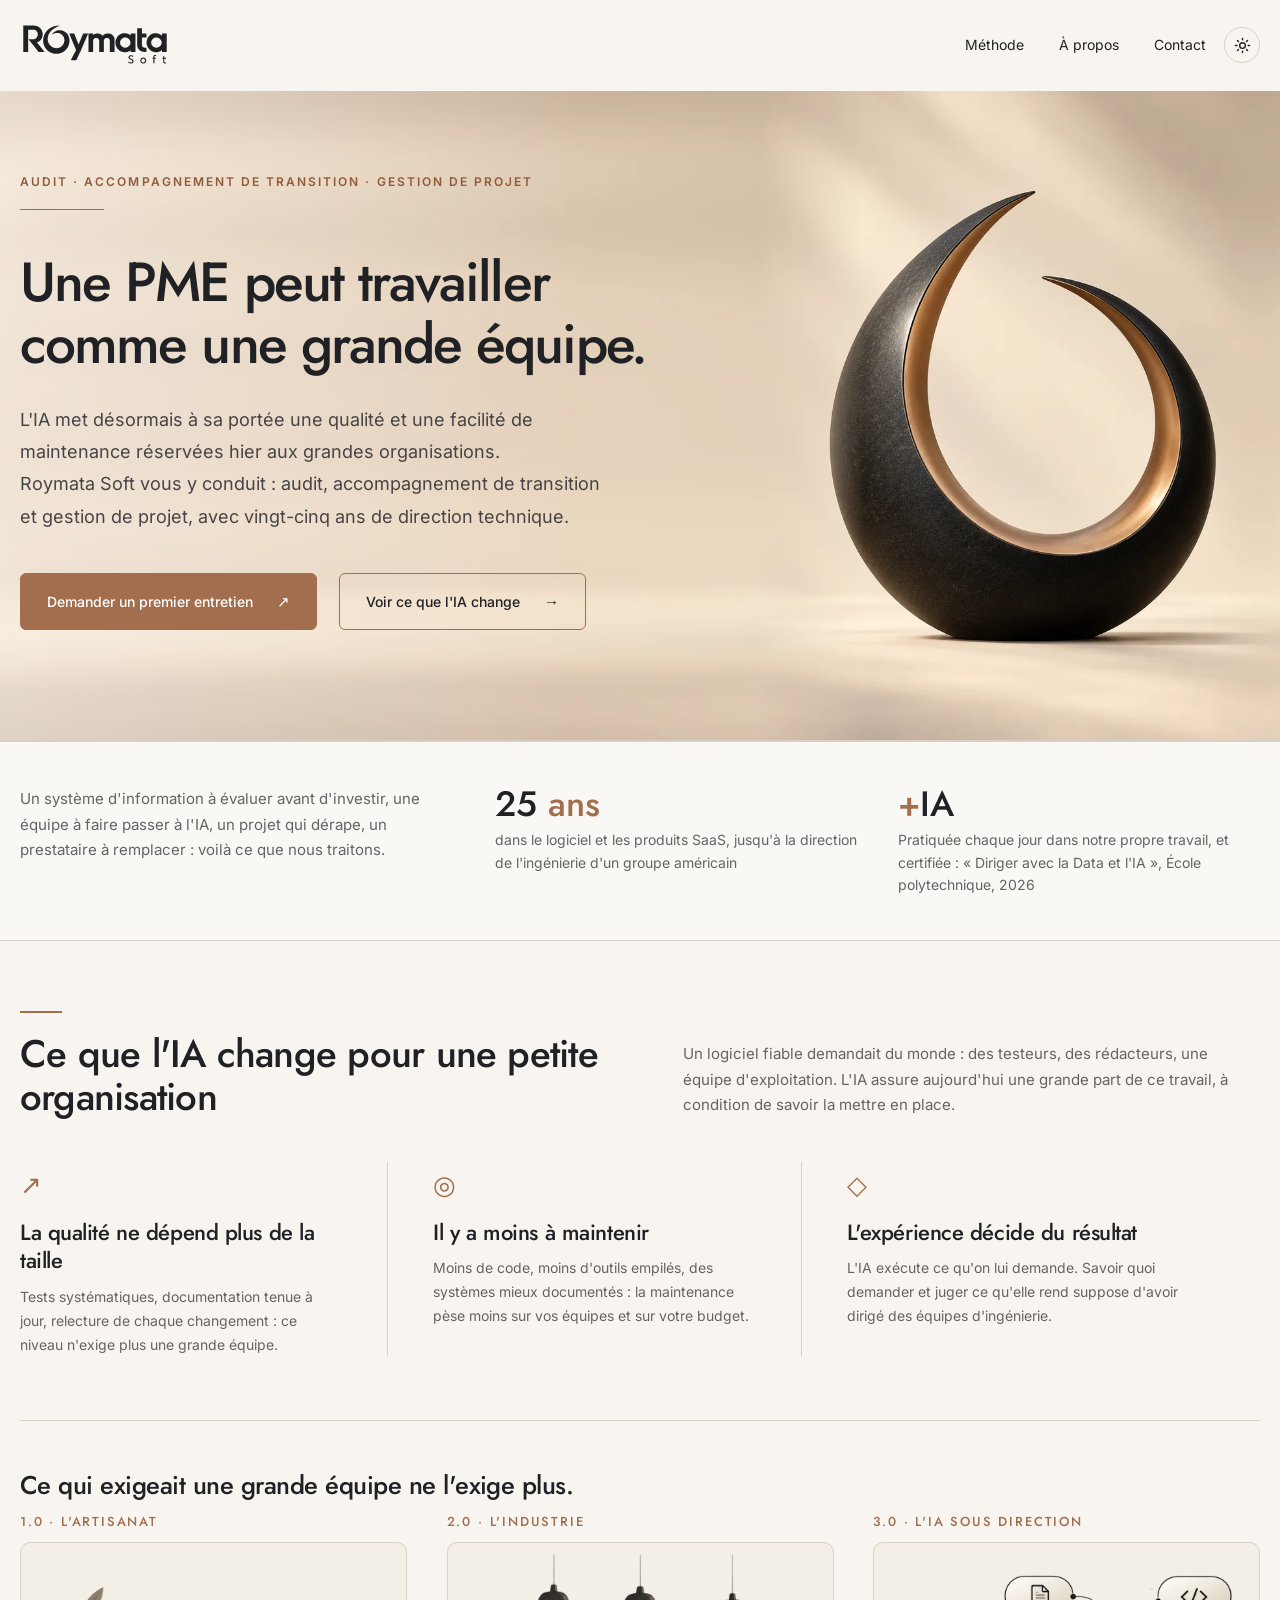
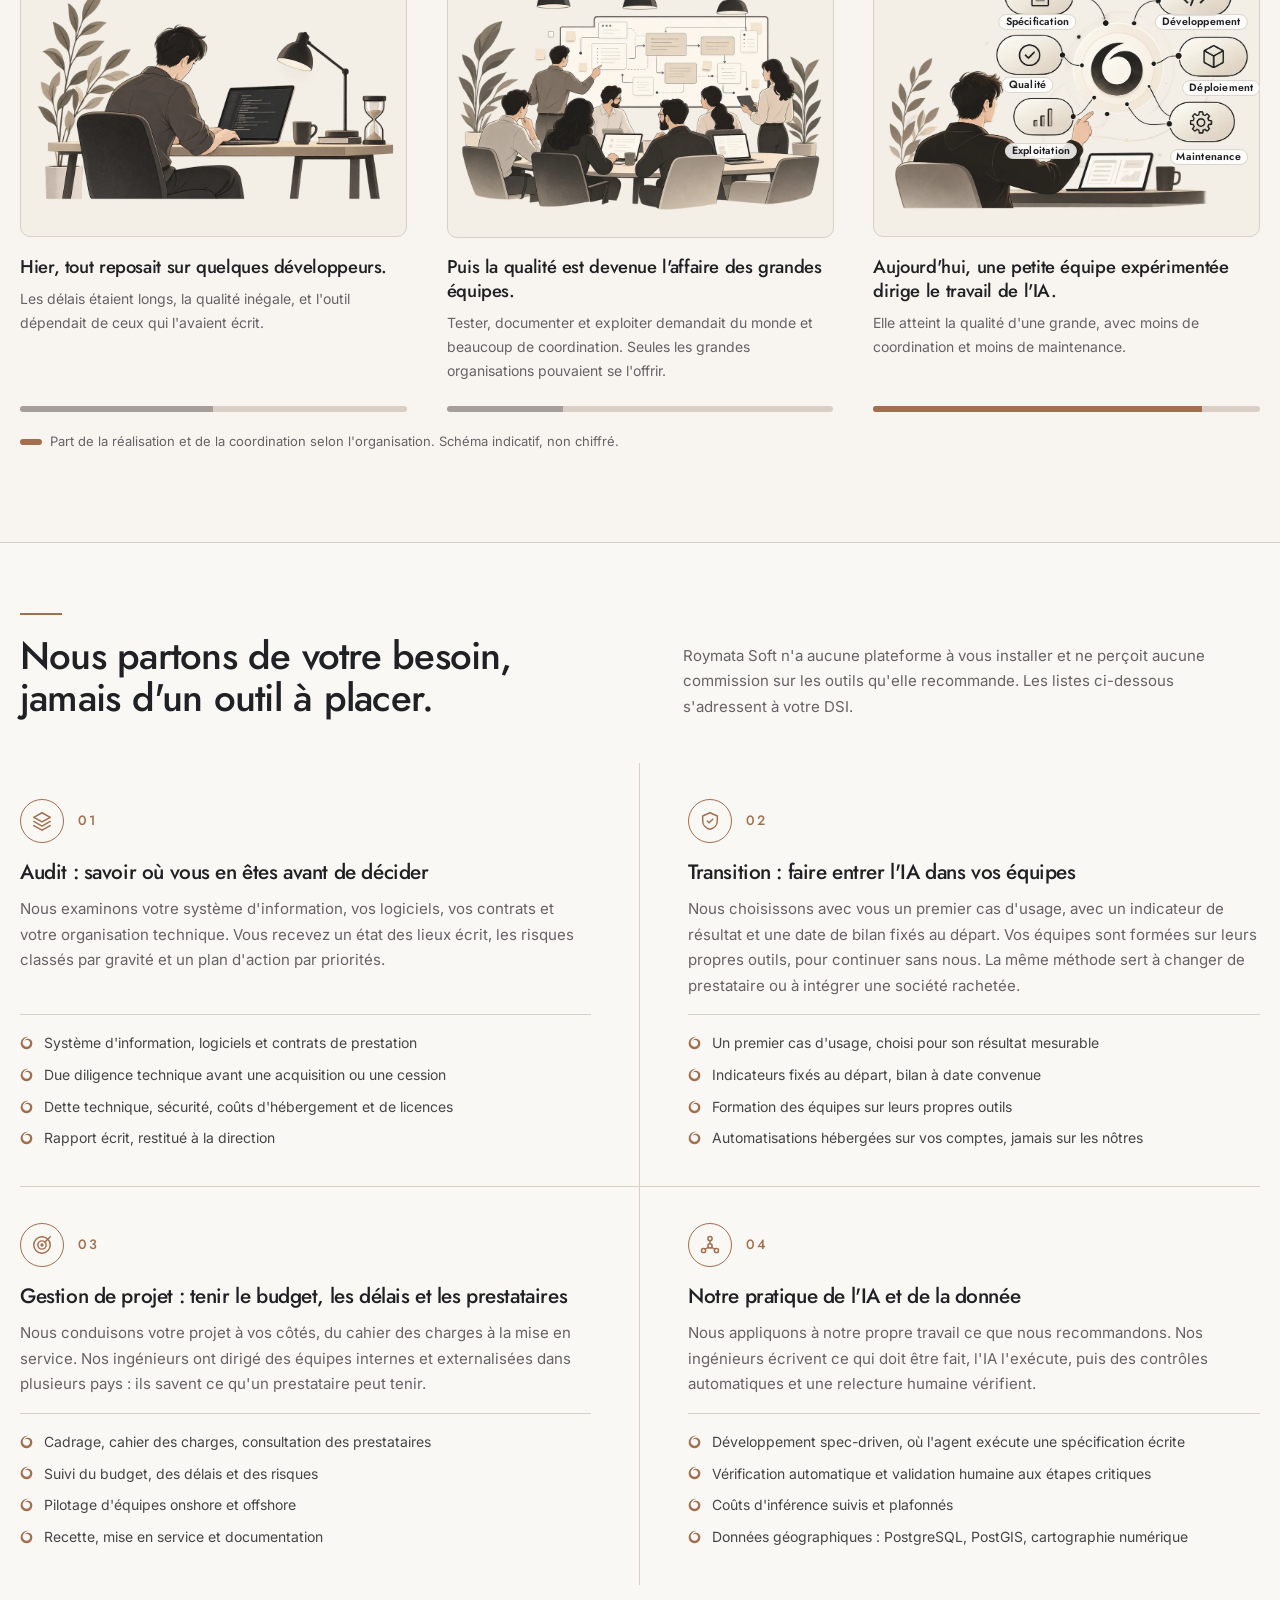
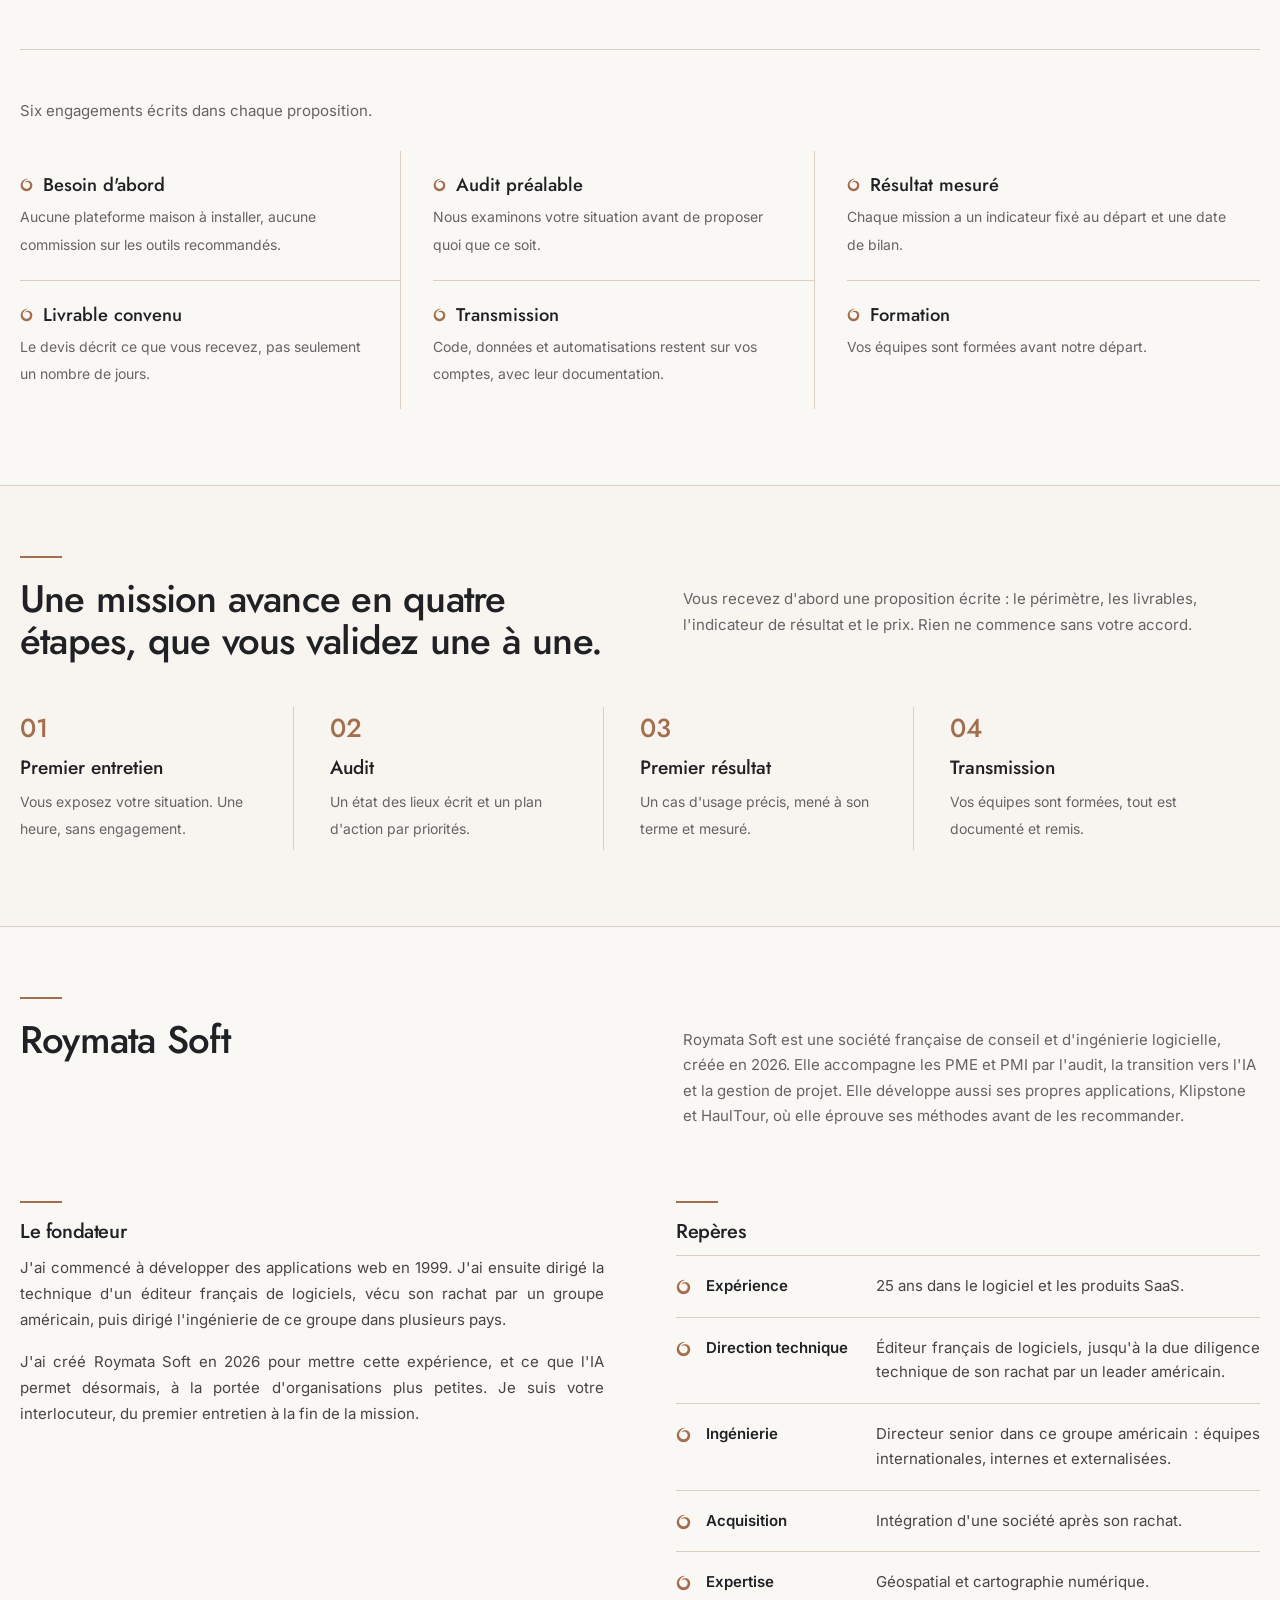
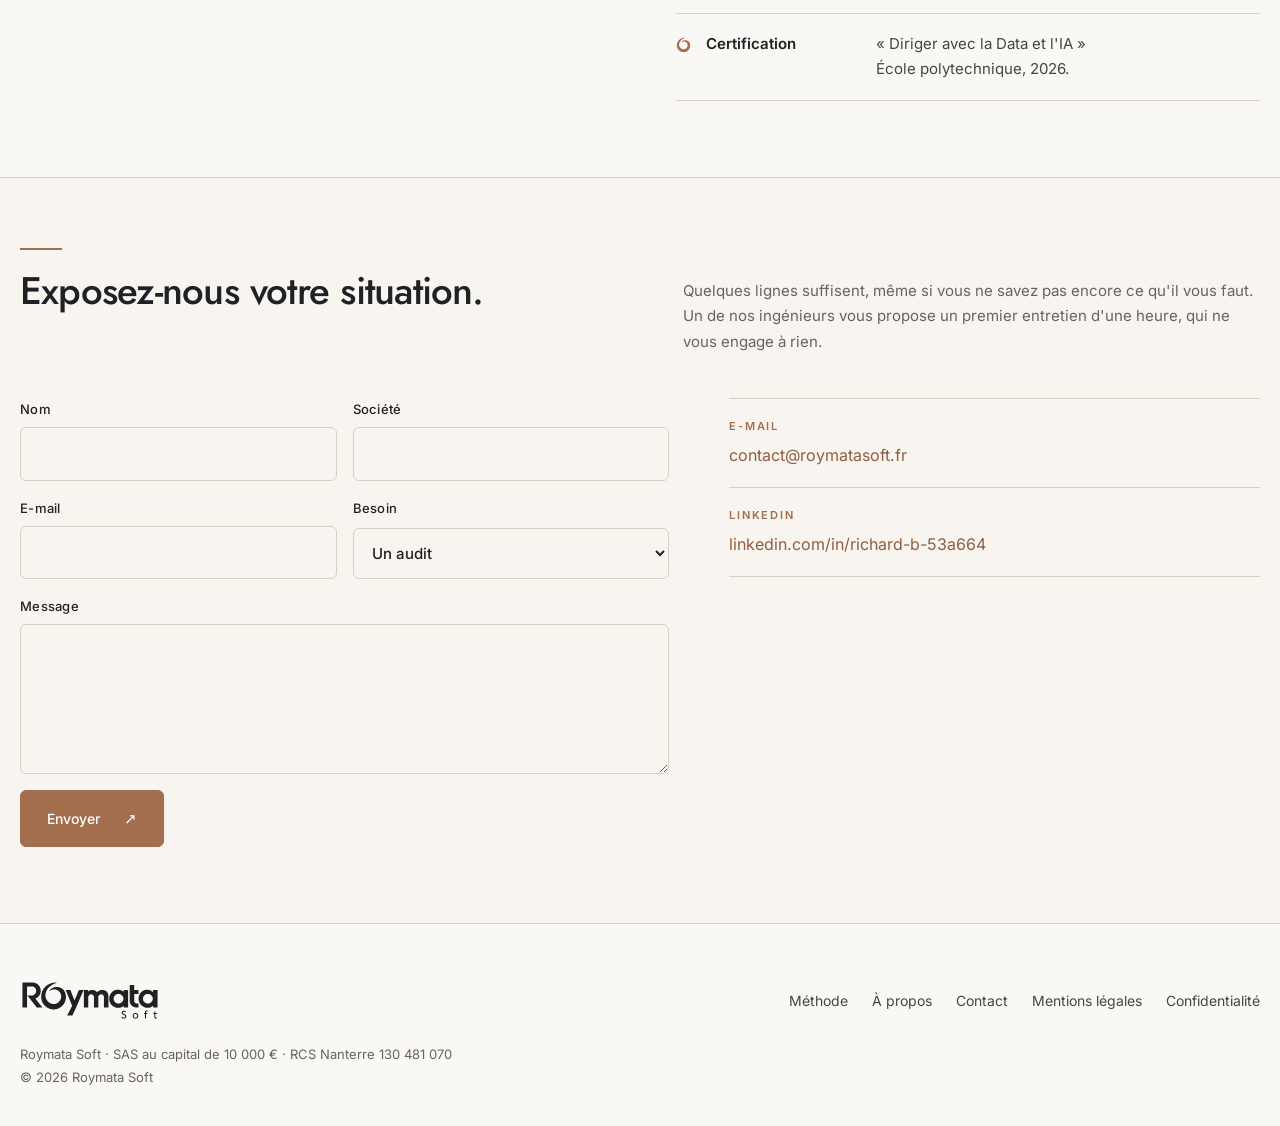
==== commit 8278505e: "Méthode : « à condition de savoir la mettre en place » Co-Authored-By: Claude Fable 5.2 <noreply@ant" ====
--- a/index.html
+++ b/index.html
@@ -328,7 +328,7 @@
   <div class="wrap">
     <div class="sectionhead reveal">
       <h2>Ce que l'IA change pour une petite organisation</h2>
-      <p>Un logiciel fiable demandait du monde : des testeurs, des rédacteurs, une équipe d'exploitation. L'IA assure aujourd'hui une grande part de ce travail, à condition que quelqu'un sache la diriger.</p>
+      <p>Un logiciel fiable demandait du monde : des testeurs, des rédacteurs, une équipe d'exploitation. L'IA assure aujourd'hui une grande part de ce travail, à condition de savoir la mettre en place.</p>
     </div>
     <div class="cards reveal">
       <article><span class="glyphe">↗</span><h3>La qualité ne dépend plus de la taille</h3><p>Tests systématiques, documentation tenue à jour, relecture de chaque changement : ce niveau n'exige plus une grande équipe.</p></article>
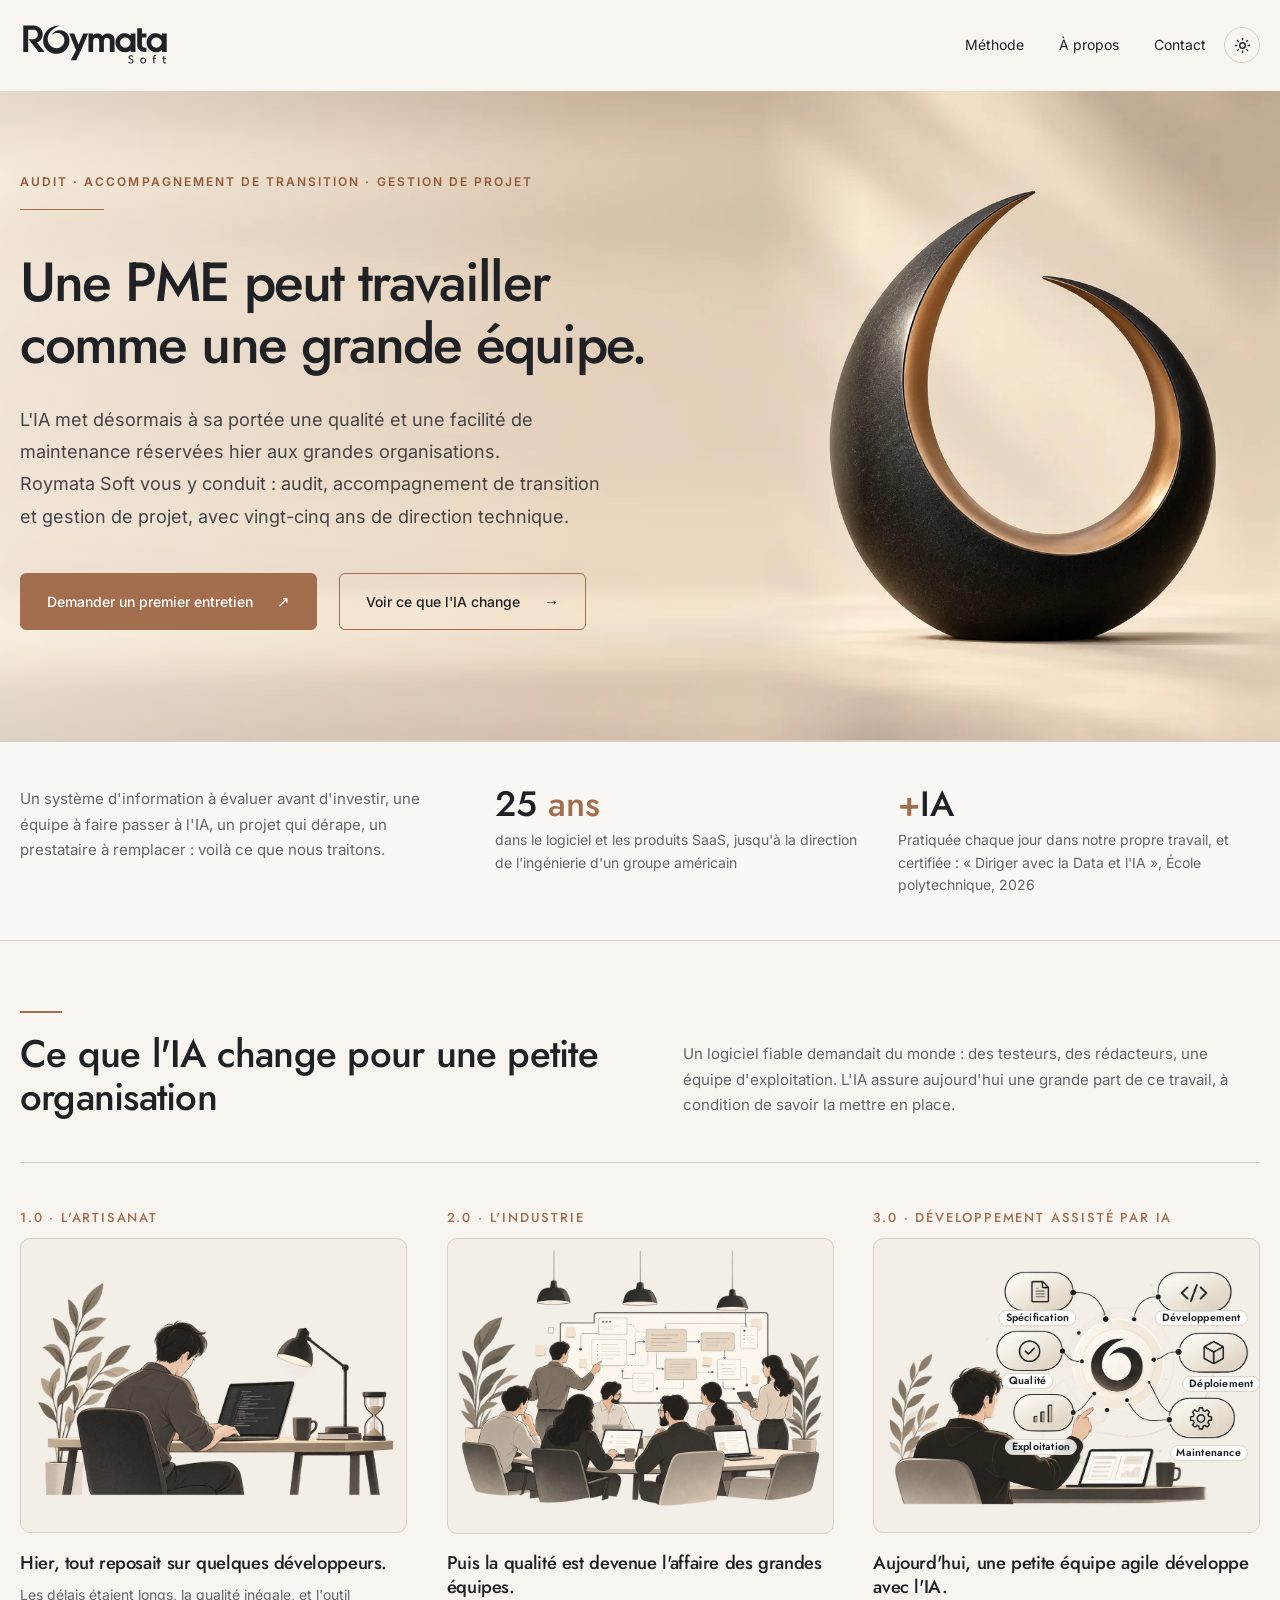
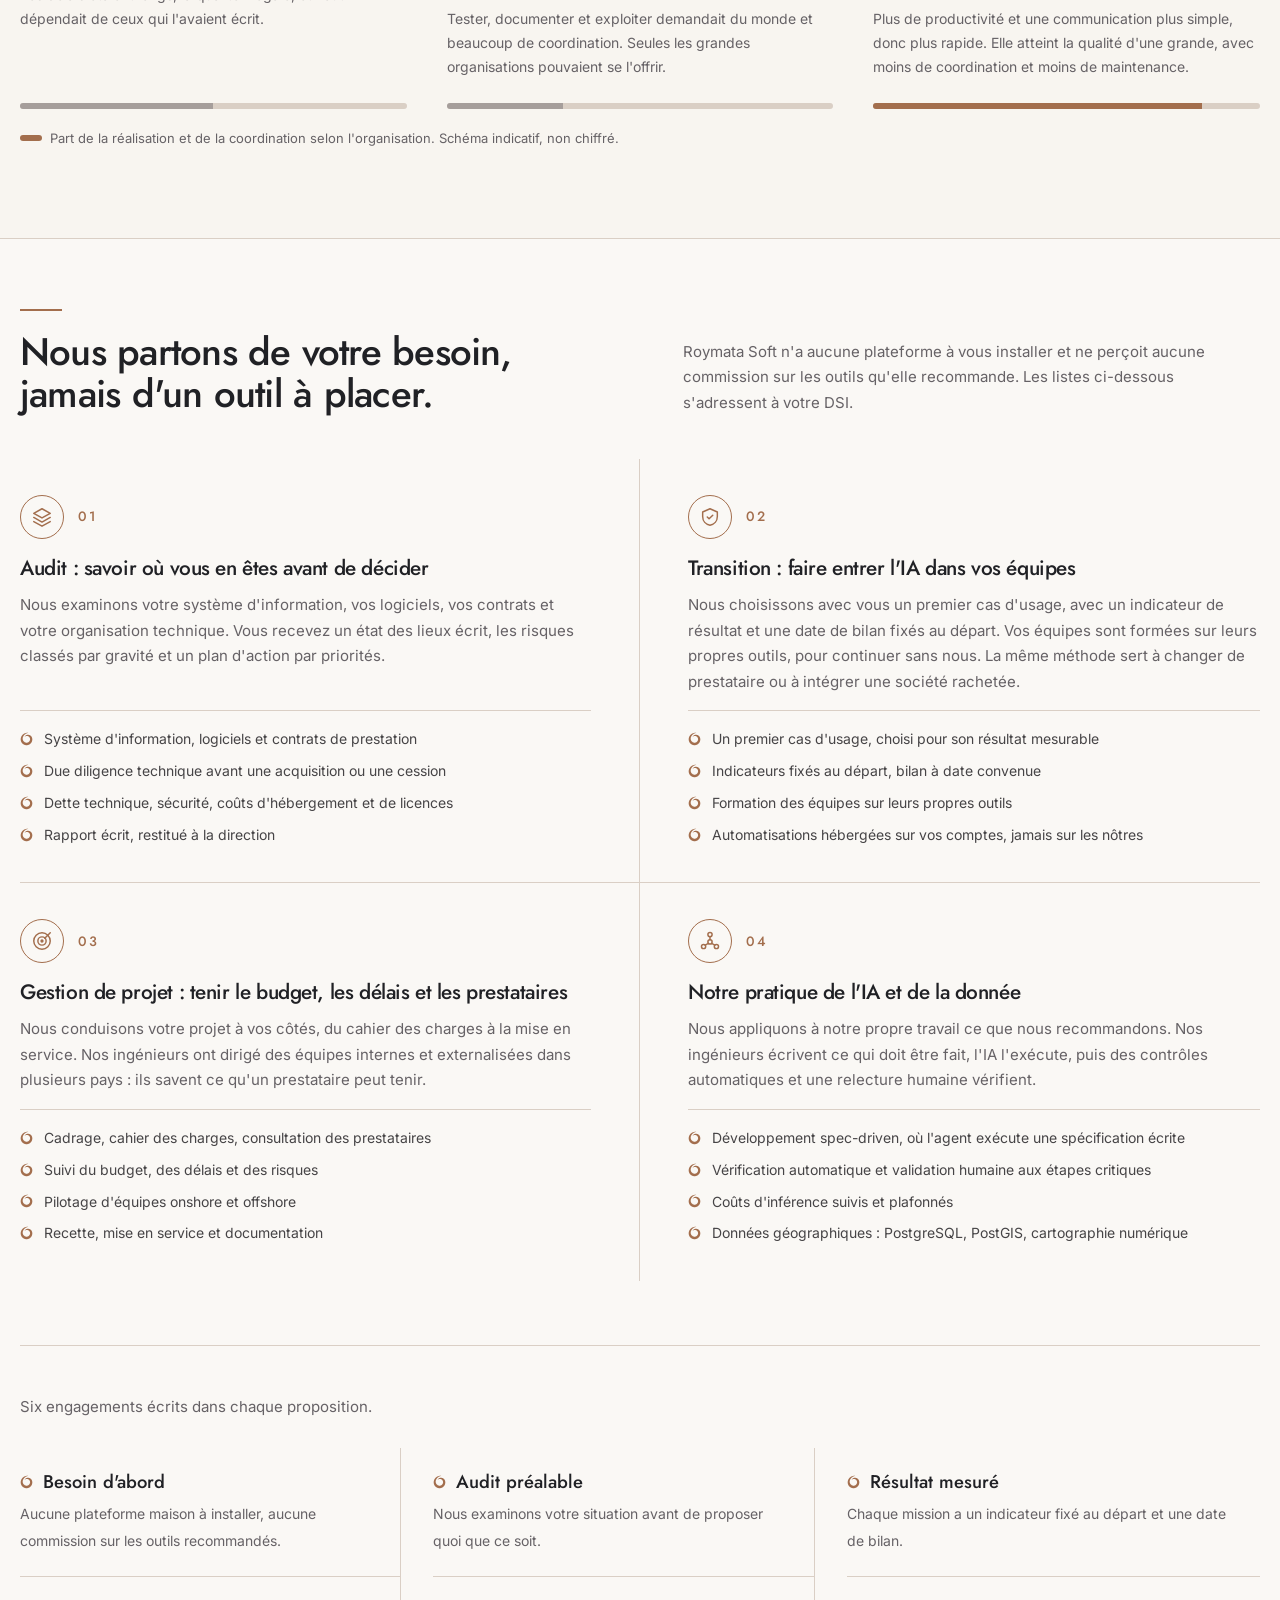
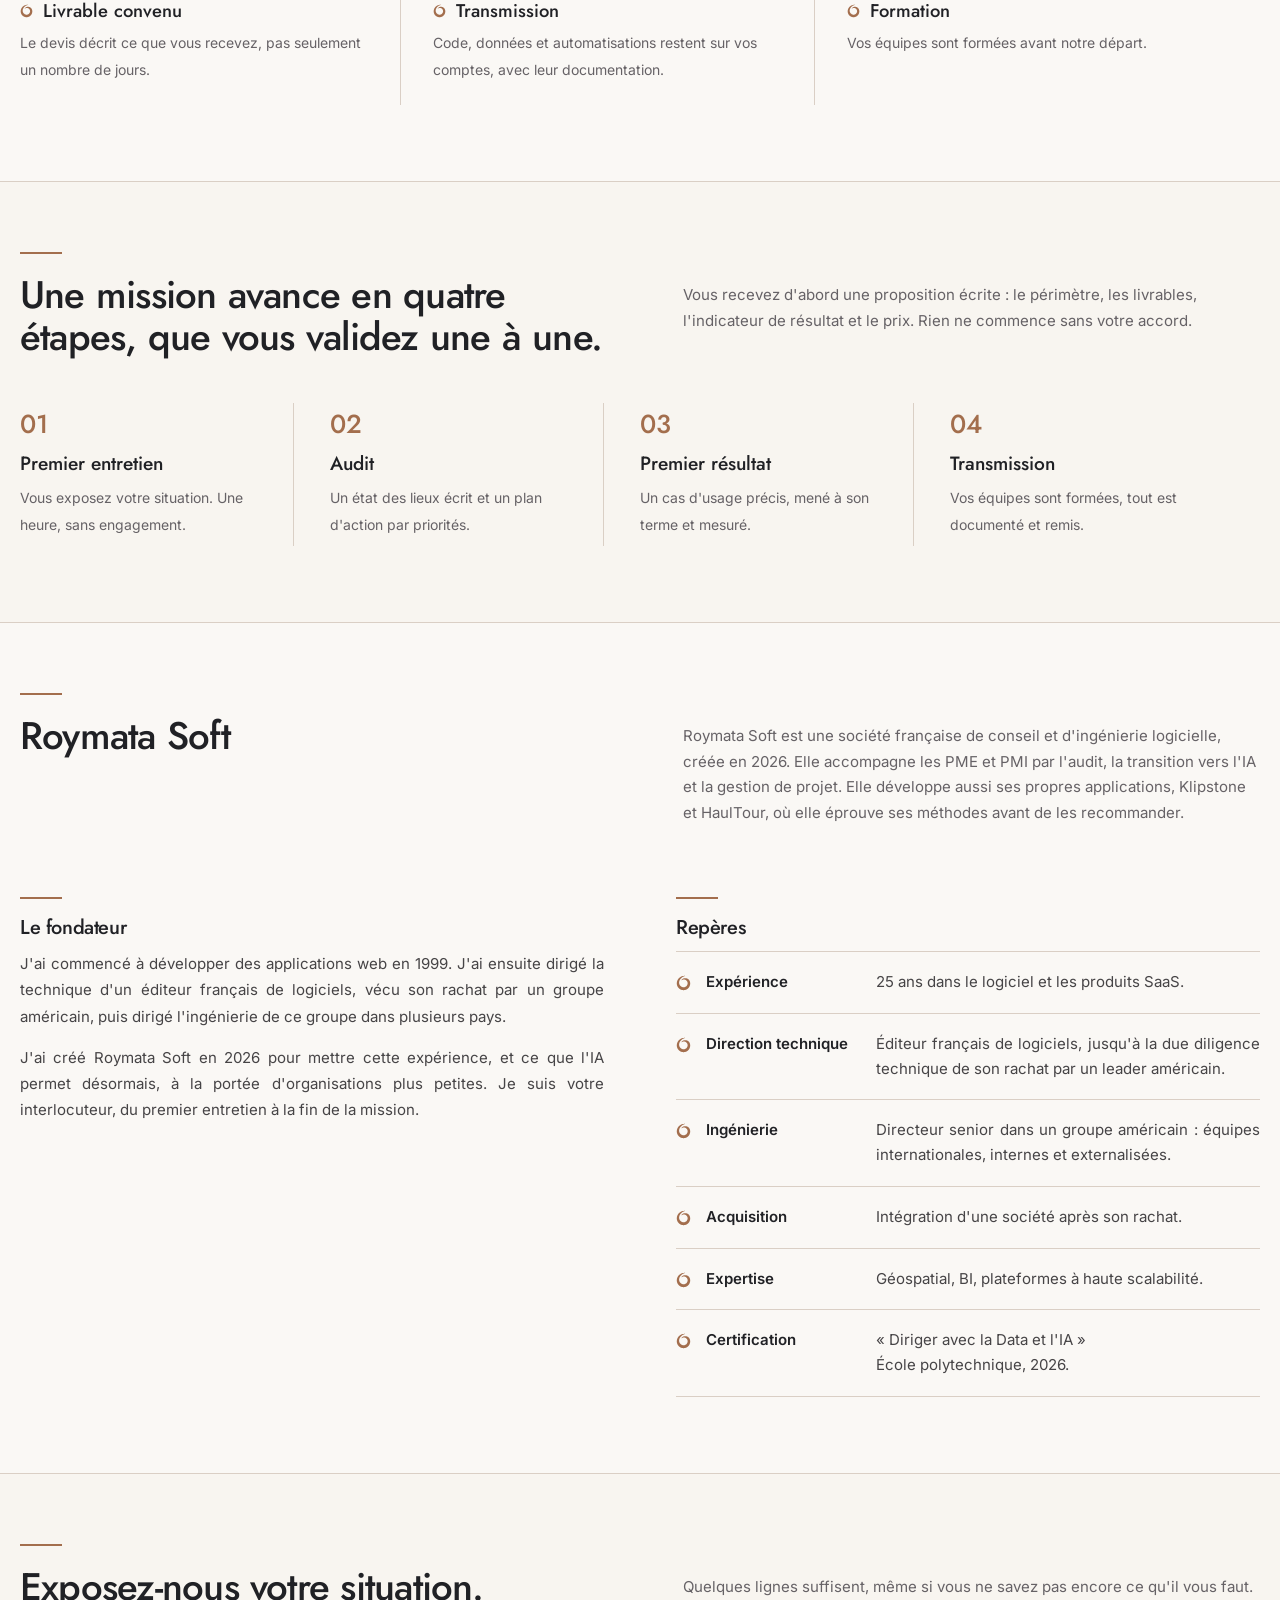
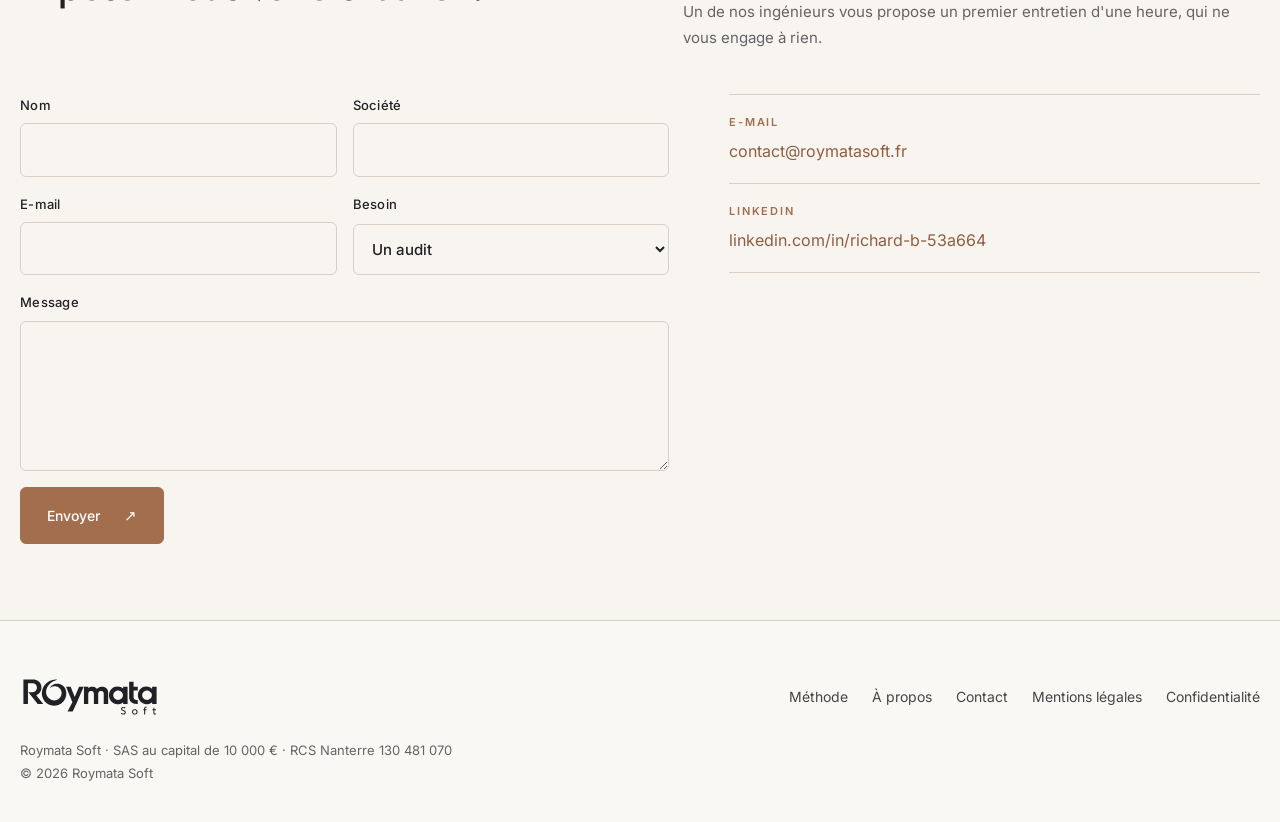
==== commit e56ea540: "Section méthode allégée et repères mis à jour Retire les trois cartes et le sous-titre de la section" ====
--- a/index.html
+++ b/index.html
@@ -174,18 +174,8 @@
   .repere span{color:var(--discret);font-size:14px;line-height:1.6;display:block}
   @media (max-width:860px){.reperes{grid-template-columns:1fr;gap:24px}}
 
-  /* ===== Pourquoi maintenant : trois colonnes séparées par des filets ===== */
-  .cards{display:grid;grid-template-columns:repeat(3,1fr)}
-  .cards article{padding:4px 45px 0 0;margin-right:45px;border-right:1px solid var(--filet)}
-  .cards article:last-child{border:0;margin-right:0}
-  .cards .glyphe{font:500 26px Jost,sans-serif;color:var(--accent)}
-  .cards h3{font-size:22px;margin:14px 0 10px}
-  .cards p{font-size:14px;line-height:1.7;color:var(--graphite);margin:0}
-  @media (max-width:860px){.cards{display:block}.cards article{border-right:0;border-bottom:1px solid var(--filet);margin:0;padding:20px 0}.cards article:last-child{border-bottom:0}}
-
   /* Trois époques, illustrées */
-  .epoques{margin-top:64px;padding-top:48px;border-top:1px solid var(--filet)}
-  .epoques .sous-titre{font-size:1.6rem;max-width:720px;margin-bottom:12px}
+  .epoques{padding-top:48px;border-top:1px solid var(--filet)}
   .epoques .intro{color:var(--discret);max-width:720px;font-size:15px;line-height:1.7;margin-bottom:36px}
   .eres{display:grid;grid-template-columns:repeat(3,1fr);gap:40px}
   .ere{display:flex;flex-direction:column}
@@ -203,6 +193,7 @@
   .legende-budget{margin-top:18px;color:var(--discret);font-size:13px;display:flex;align-items:center;gap:8px}
   .legende-budget i{display:inline-block;width:22px;height:6px;border-radius:3px;background:var(--accent)}
   @media (max-width:860px){.eres{grid-template-columns:1fr;gap:36px}.ere .scene{max-width:360px}}
+  @media (min-width:861px) and (max-width:1100px){.ere .point{font-size:11px;letter-spacing:.1em;white-space:nowrap}}
 
   /* ===== Expertises : grille 2 x 2 à filets ===== */
   .piliers{display:grid;grid-template-columns:1fr 1fr}
@@ -330,14 +321,7 @@
       <h2>Ce que l'IA change pour une petite organisation</h2>
       <p>Un logiciel fiable demandait du monde : des testeurs, des rédacteurs, une équipe d'exploitation. L'IA assure aujourd'hui une grande part de ce travail, à condition de savoir la mettre en place.</p>
     </div>
-    <div class="cards reveal">
-      <article><span class="glyphe">↗</span><h3>La qualité ne dépend plus de la taille</h3><p>Tests systématiques, documentation tenue à jour, relecture de chaque changement : ce niveau n'exige plus une grande équipe.</p></article>
-      <article><span class="glyphe">◎</span><h3>Il y a moins à maintenir</h3><p>Moins de code, moins d'outils empilés, des systèmes mieux documentés : la maintenance pèse moins sur vos équipes et sur votre budget.</p></article>
-      <article><span class="glyphe">◇</span><h3>L'expérience décide du résultat</h3><p>L'IA exécute ce qu'on lui demande. Savoir quoi demander et juger ce qu'elle rend suppose d'avoir dirigé des équipes d'ingénierie.</p></article>
-    </div>
-
     <div class="epoques reveal">
-      <h3 class="sous-titre">Ce qui exigeait une grande équipe ne l'exige plus.</h3>
       <div class="eres" role="list">
         <article class="ere" role="listitem">
           <span class="point">1.0 · L'ARTISANAT</span>
@@ -354,10 +338,10 @@
           <div class="budget" aria-hidden="true"><i style="--p:30%"></i></div>
         </article>
         <article class="ere actuelle" role="listitem">
-          <span class="point">3.0 · L'IA SOUS DIRECTION</span>
+          <span class="point">3.0 · DÉVELOPPEMENT ASSISTÉ PAR IA</span>
           <figure class="scene scene-3"><img src="assets/img/ere-3.webp" alt="Un de nos ingénieurs désigne le monogramme Roymata Soft, relié à six agents : spécification, développement, qualité, déploiement, exploitation, maintenance" loading="eager" decoding="async"><span class="phase" style="left:42.5%;top:24.3%">Spécification</span><span class="phase" style="left:85.1%;top:24.3%">Développement</span><span class="phase" style="left:39.9%;top:45.8%">Qualité</span><span class="phase" style="left:90.3%;top:46.8%">Déploiement</span><span class="phase" style="left:43.4%;top:68.3%">Exploitation</span><span class="phase" style="left:87.0%;top:70.2%">Maintenance</span></figure>
-          <h3>Aujourd'hui, une petite équipe expérimentée dirige le travail de l'IA.</h3>
-          <p>Elle atteint la qualité d'une grande, avec moins de coordination et moins de maintenance.</p>
+          <h3>Aujourd'hui, une petite équipe agile développe avec l'IA.</h3>
+          <p>Plus de productivité et une communication plus simple, donc plus rapide. Elle atteint la qualité d'une grande, avec moins de coordination et moins de maintenance.</p>
           <div class="budget" aria-hidden="true"><i style="--p:85%"></i></div>
         </article>
       </div>
@@ -450,9 +434,9 @@
         <ul class="convictions">
           <li><b>Expérience</b><span>25 ans dans le logiciel et les produits SaaS.</span></li>
           <li><b>Direction technique</b><span>Éditeur français de logiciels, jusqu'à la due diligence technique de son rachat par un leader américain.</span></li>
-          <li><b>Ingénierie</b><span>Directeur senior dans ce groupe américain : équipes internationales, internes et externalisées.</span></li>
+          <li><b>Ingénierie</b><span>Directeur senior dans un groupe américain : équipes internationales, internes et externalisées.</span></li>
           <li><b>Acquisition</b><span>Intégration d'une société après son rachat.</span></li>
-          <li><b>Expertise</b><span>Géospatial et cartographie numérique.</span></li>
+          <li><b>Expertise</b><span>Géospatial, BI, plateformes à haute scalabilité.</span></li>
           <li><b>Certification</b><span>« Diriger avec la Data et l'IA »<br>École polytechnique, 2026.</span></li>
         </ul>
       </div>
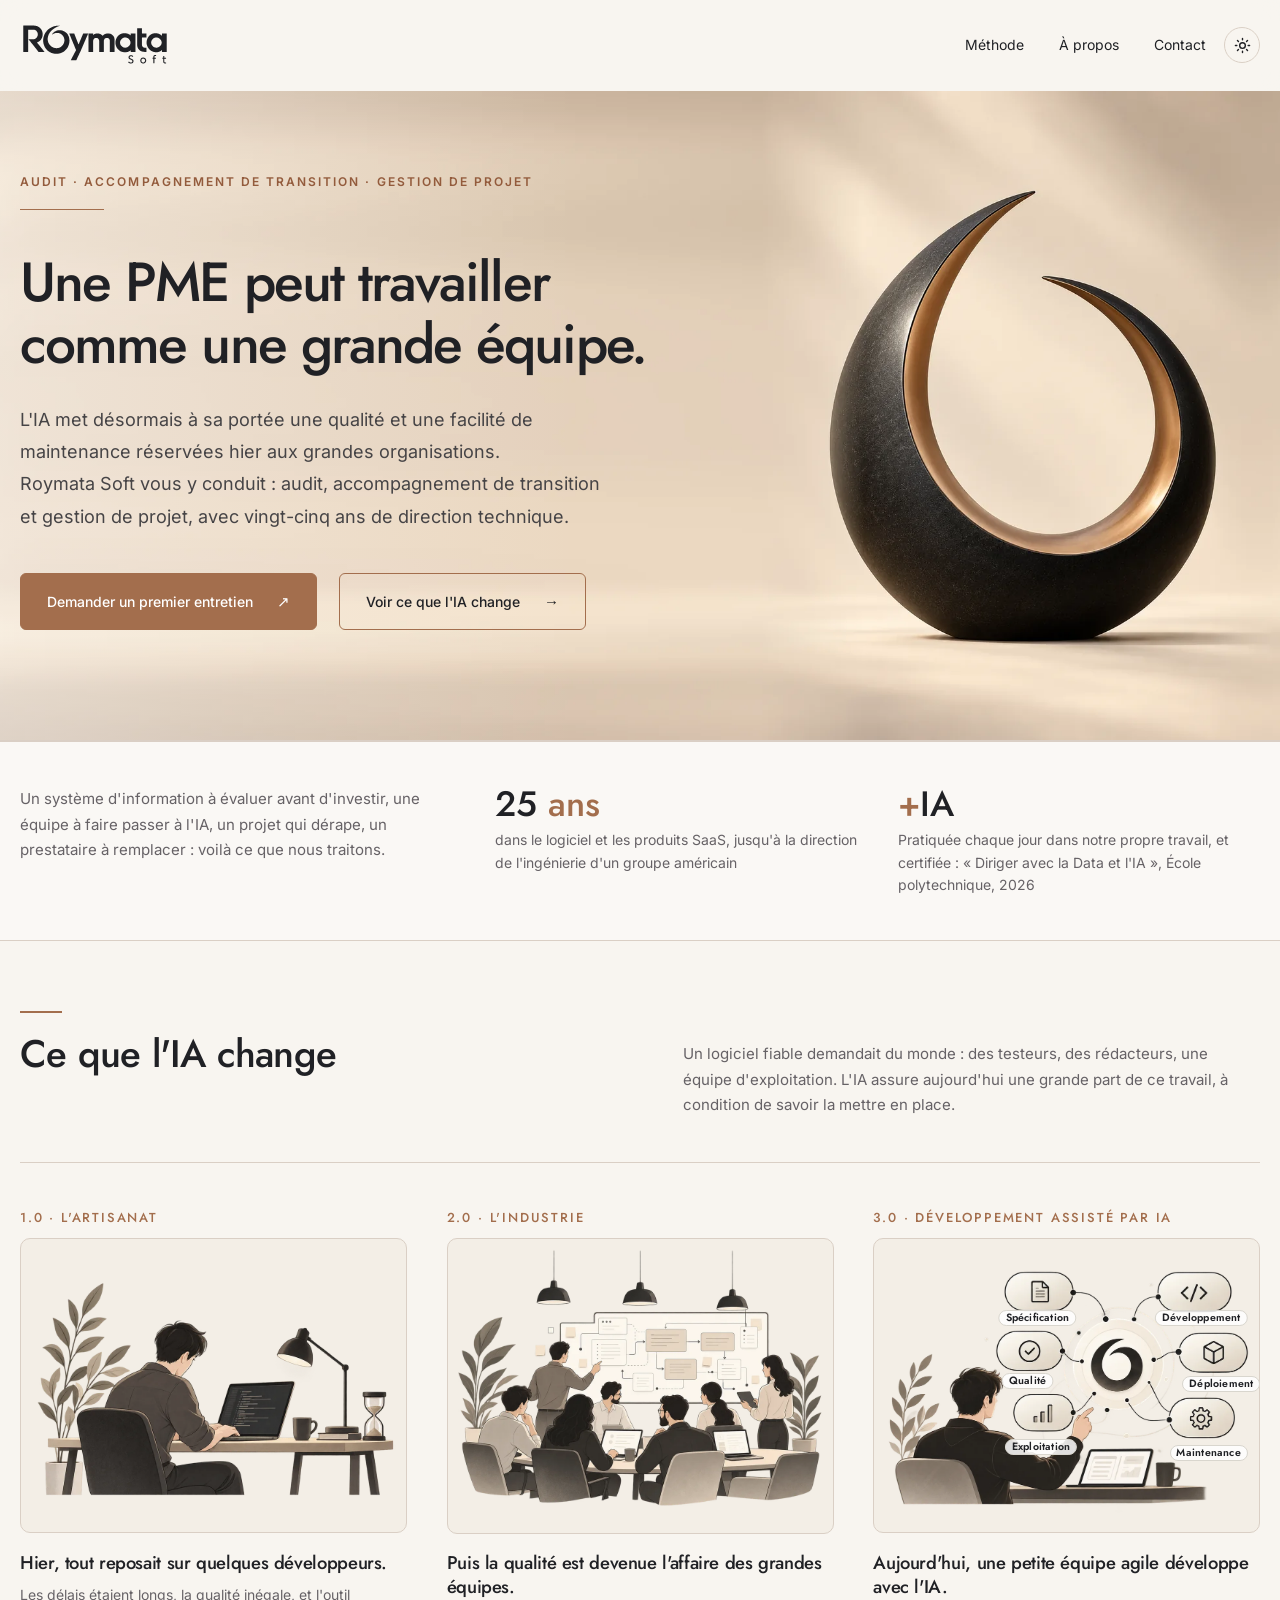
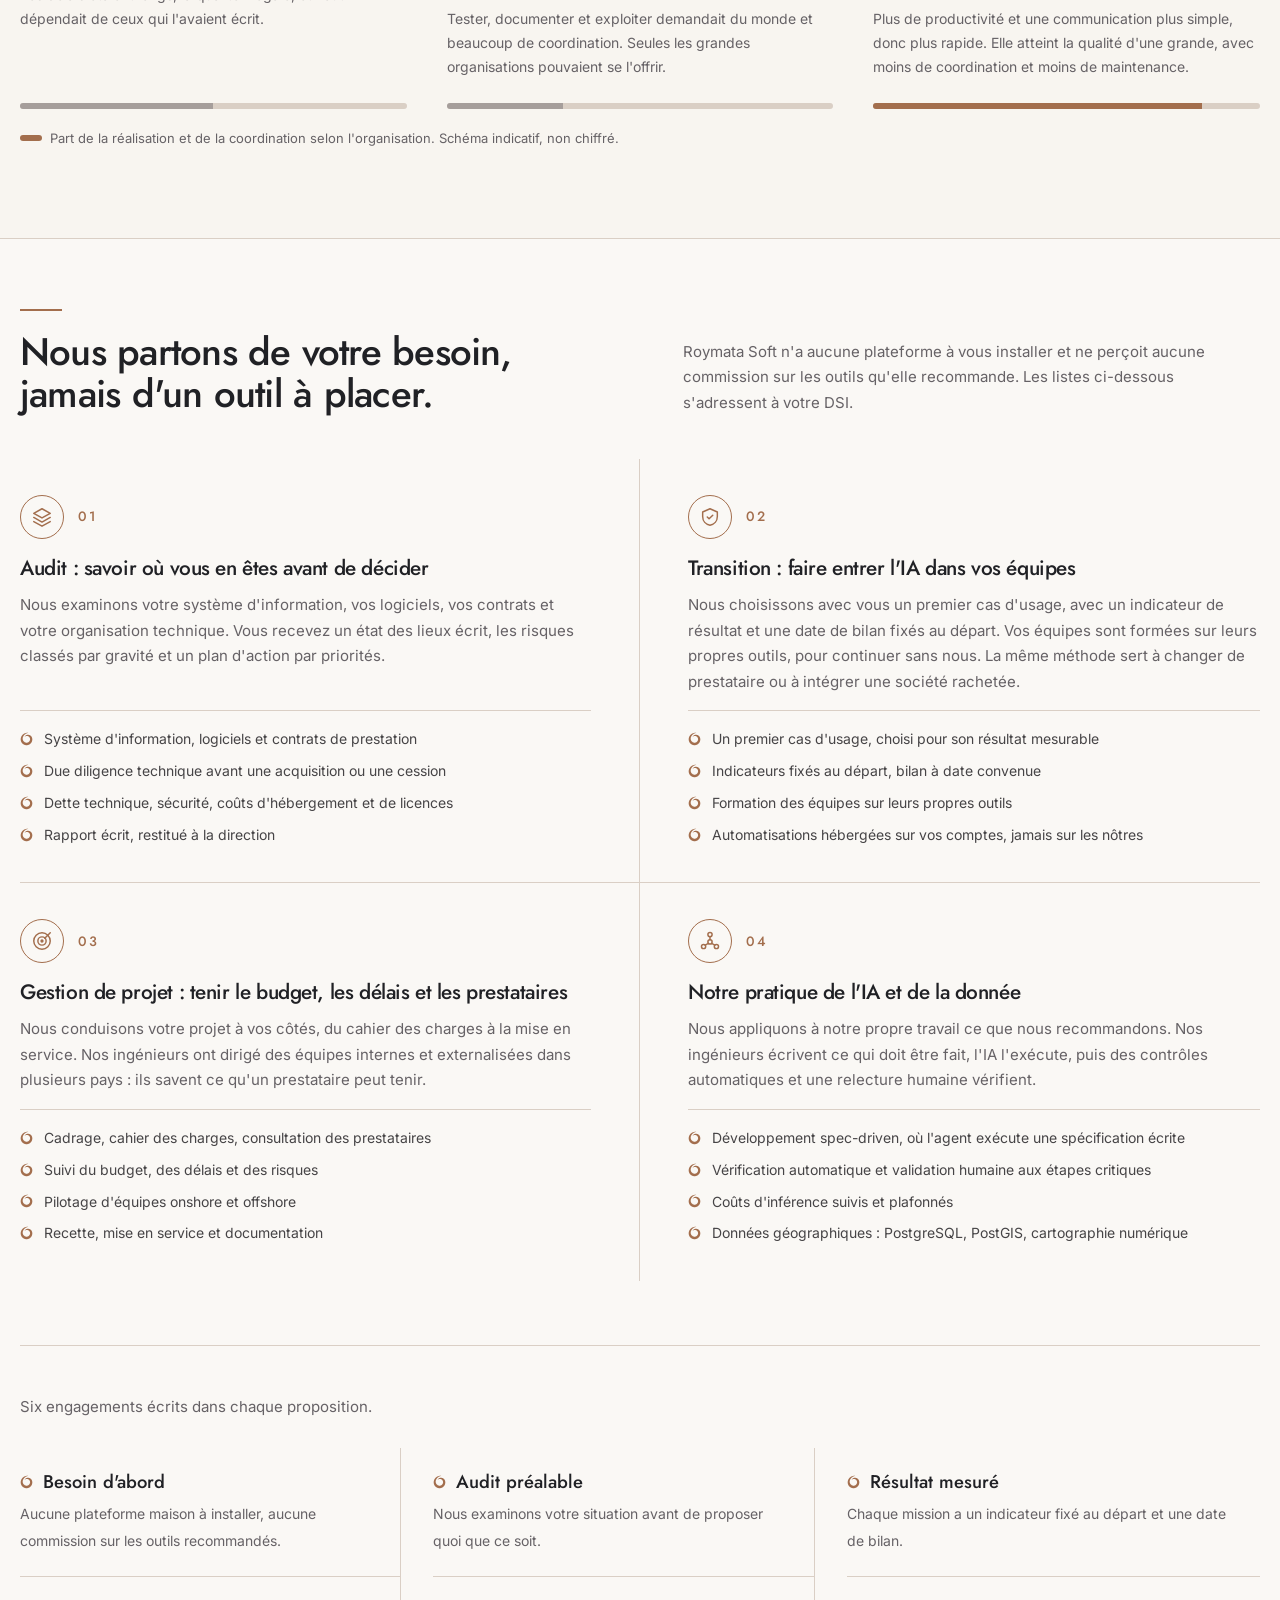
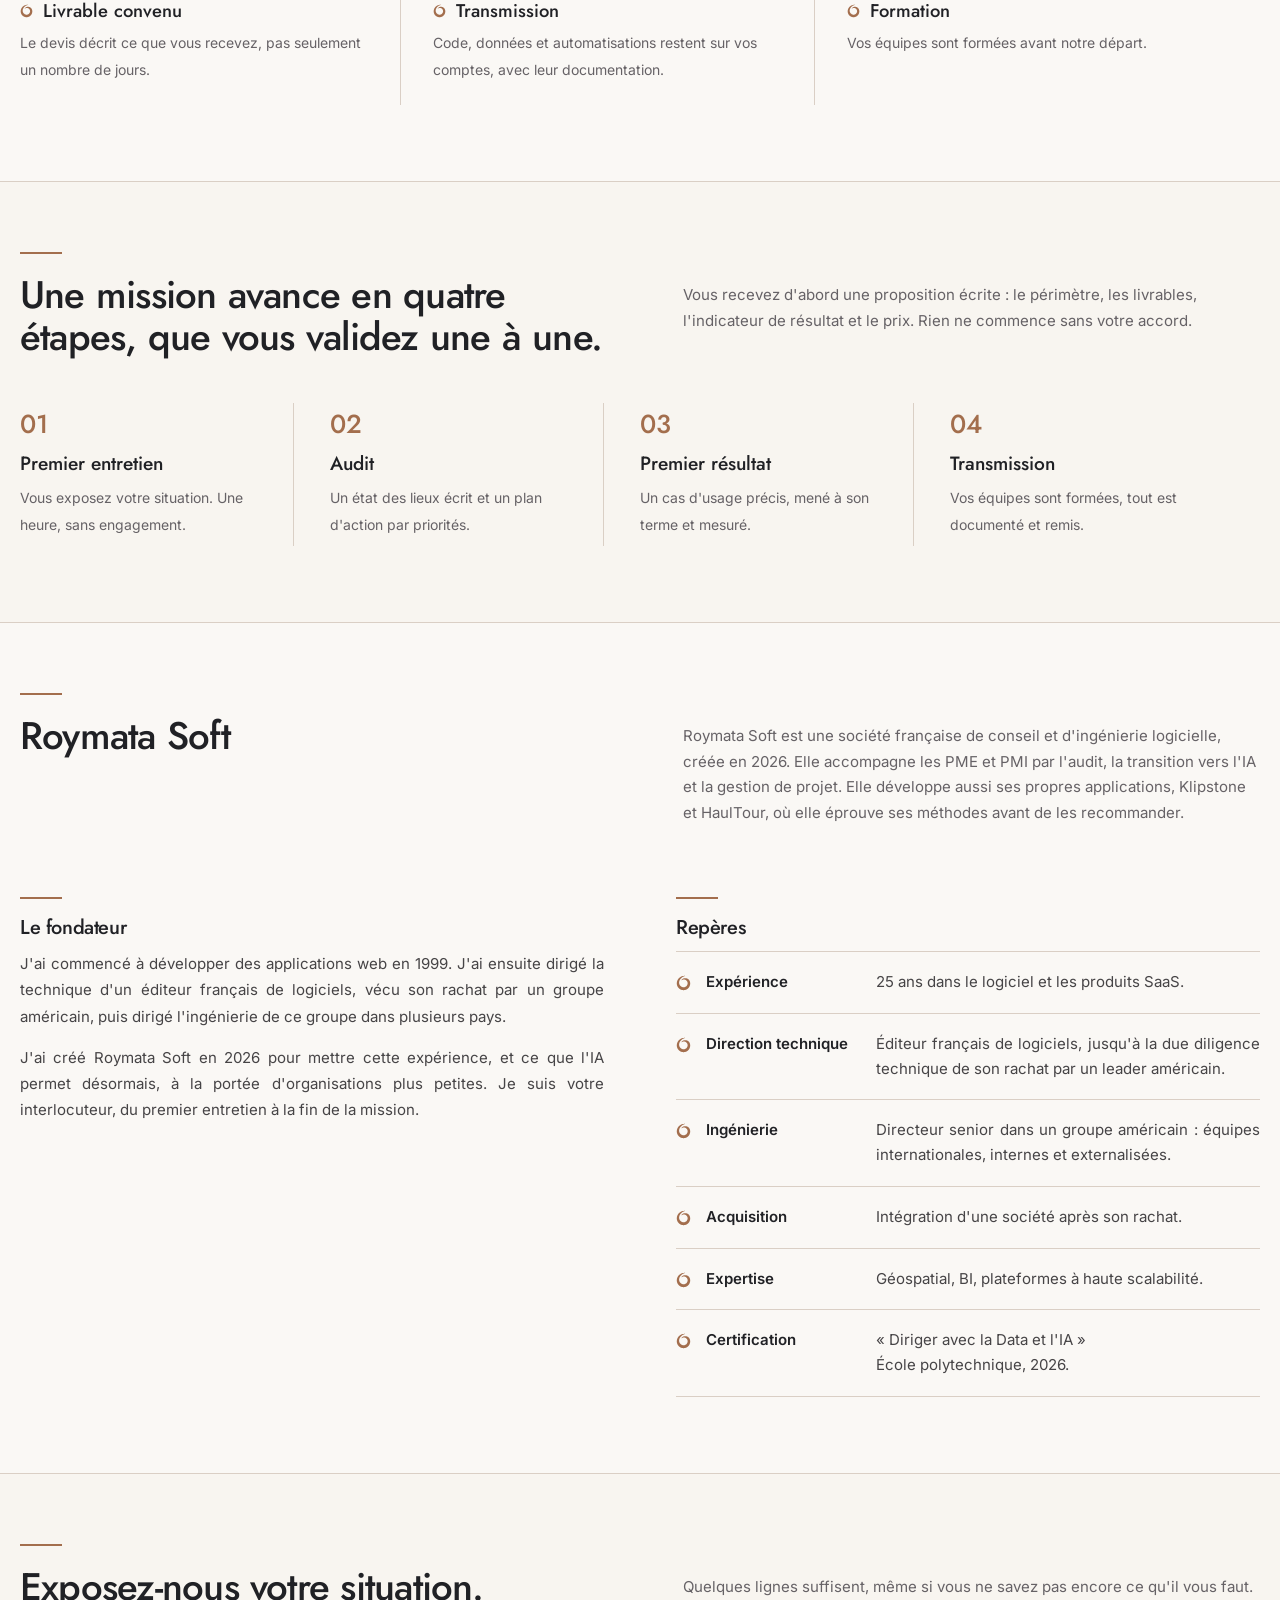
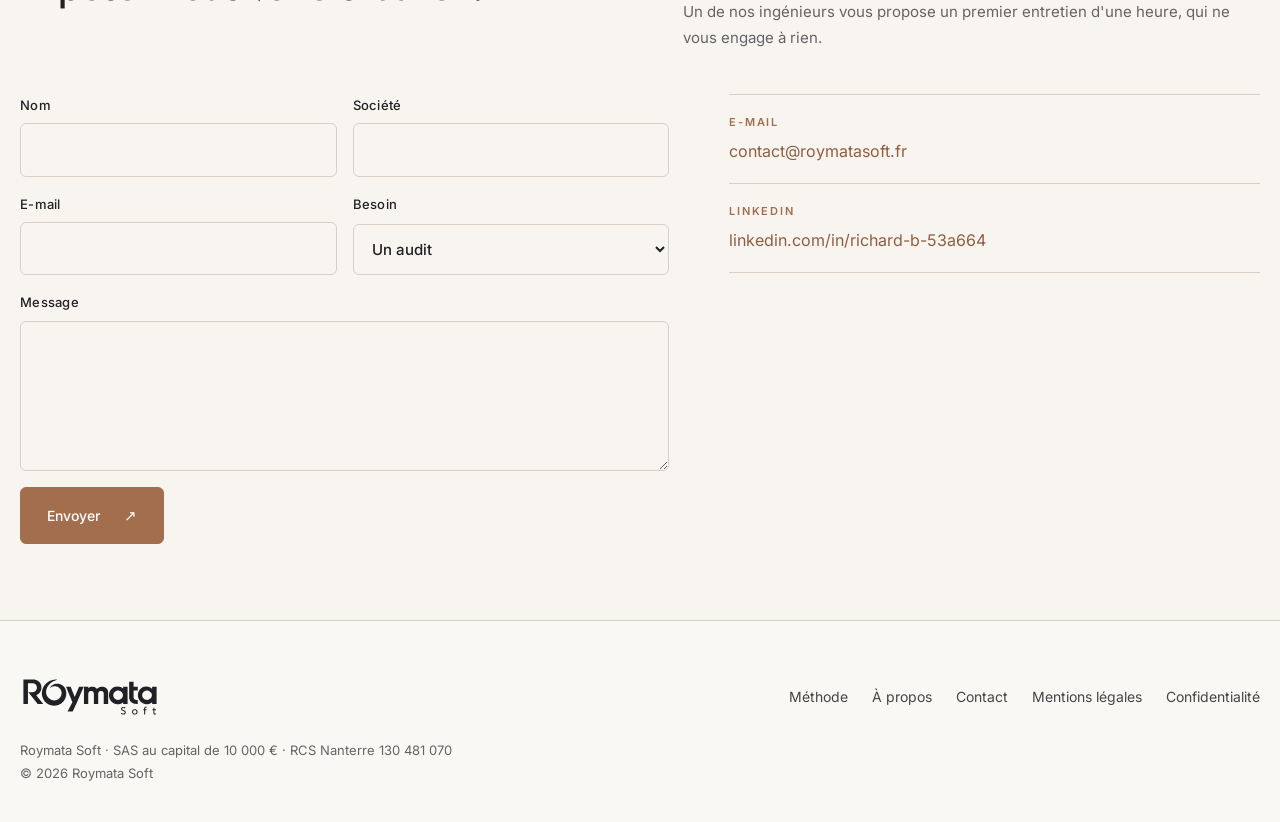
==== commit 26d8595a: "Titre de la section méthode raccourci Co-Authored-By: Claude Fable 5.2 <noreply@anthropic.com>" ====
--- a/index.html
+++ b/index.html
@@ -318,7 +318,7 @@
 <section id="methode">
   <div class="wrap">
     <div class="sectionhead reveal">
-      <h2>Ce que l'IA change pour une petite organisation</h2>
+      <h2>Ce que l'IA change</h2>
       <p>Un logiciel fiable demandait du monde : des testeurs, des rédacteurs, une équipe d'exploitation. L'IA assure aujourd'hui une grande part de ce travail, à condition de savoir la mettre en place.</p>
     </div>
     <div class="epoques reveal">
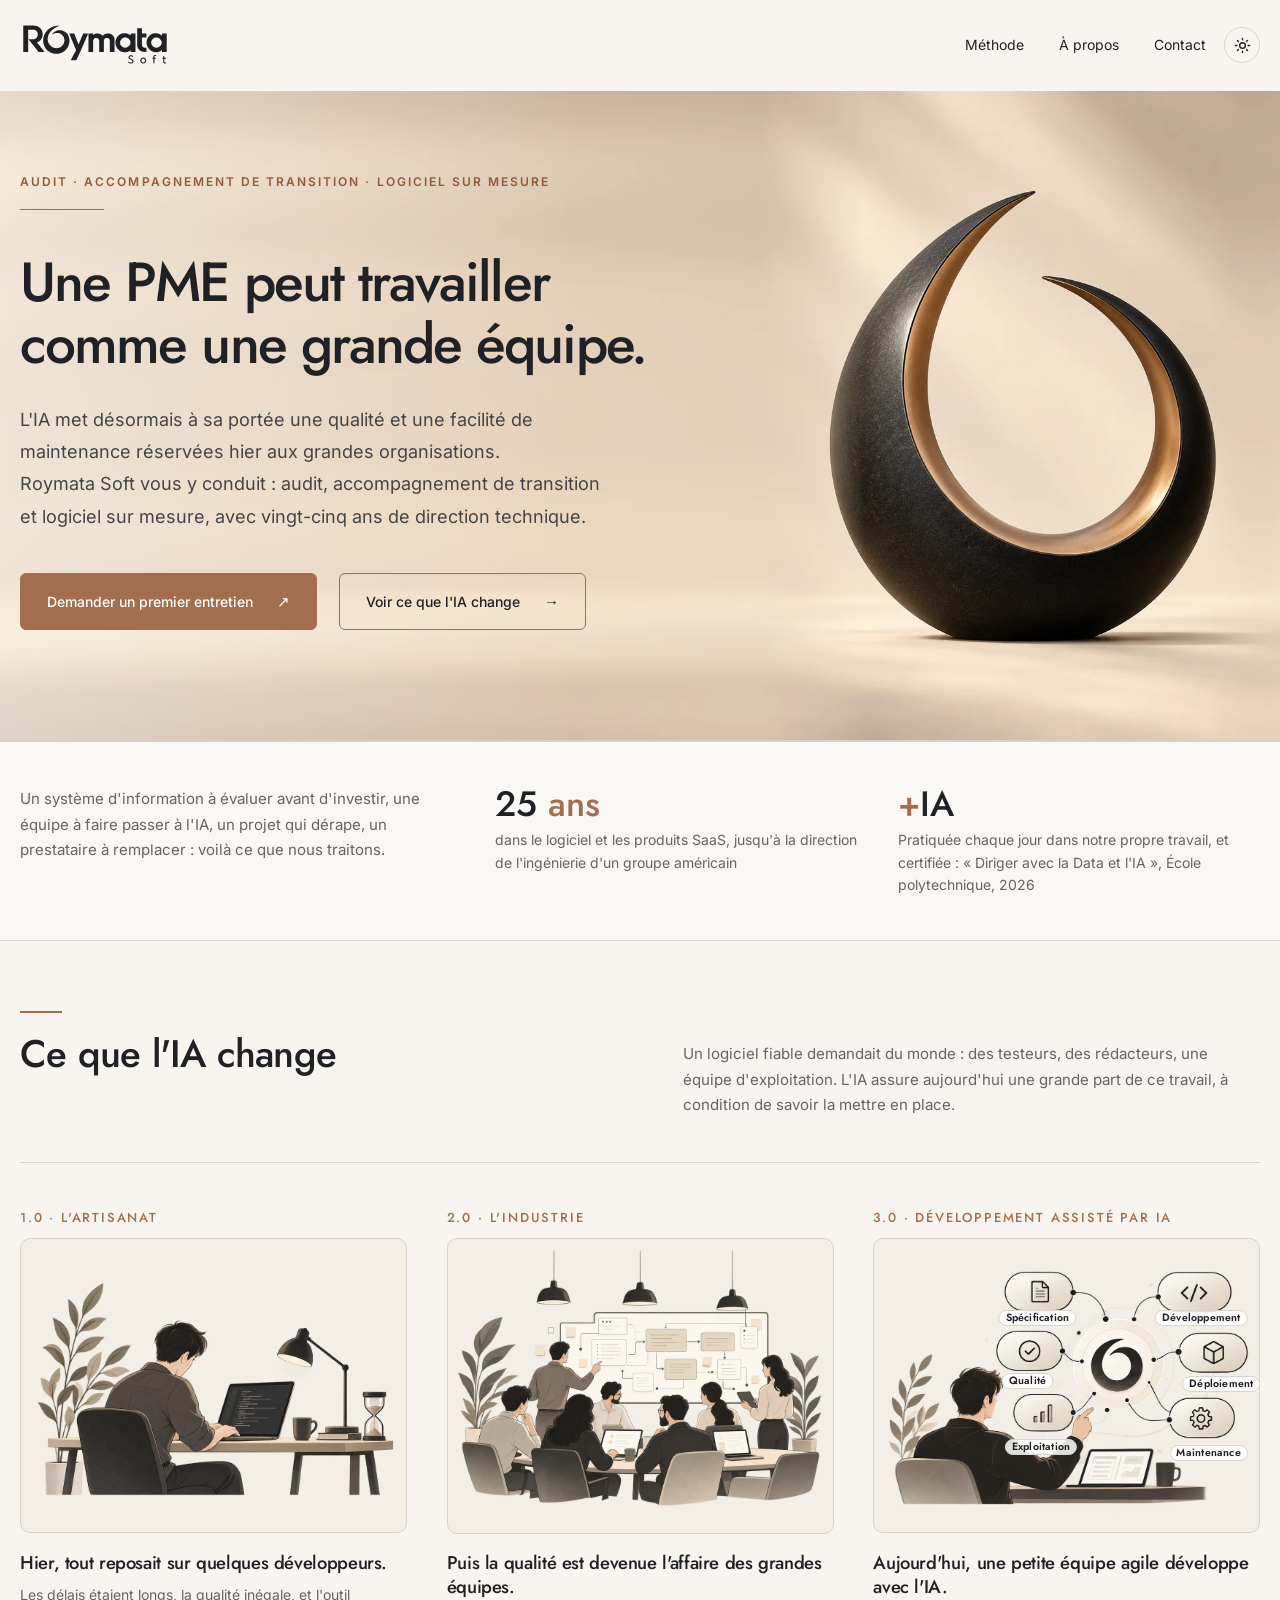
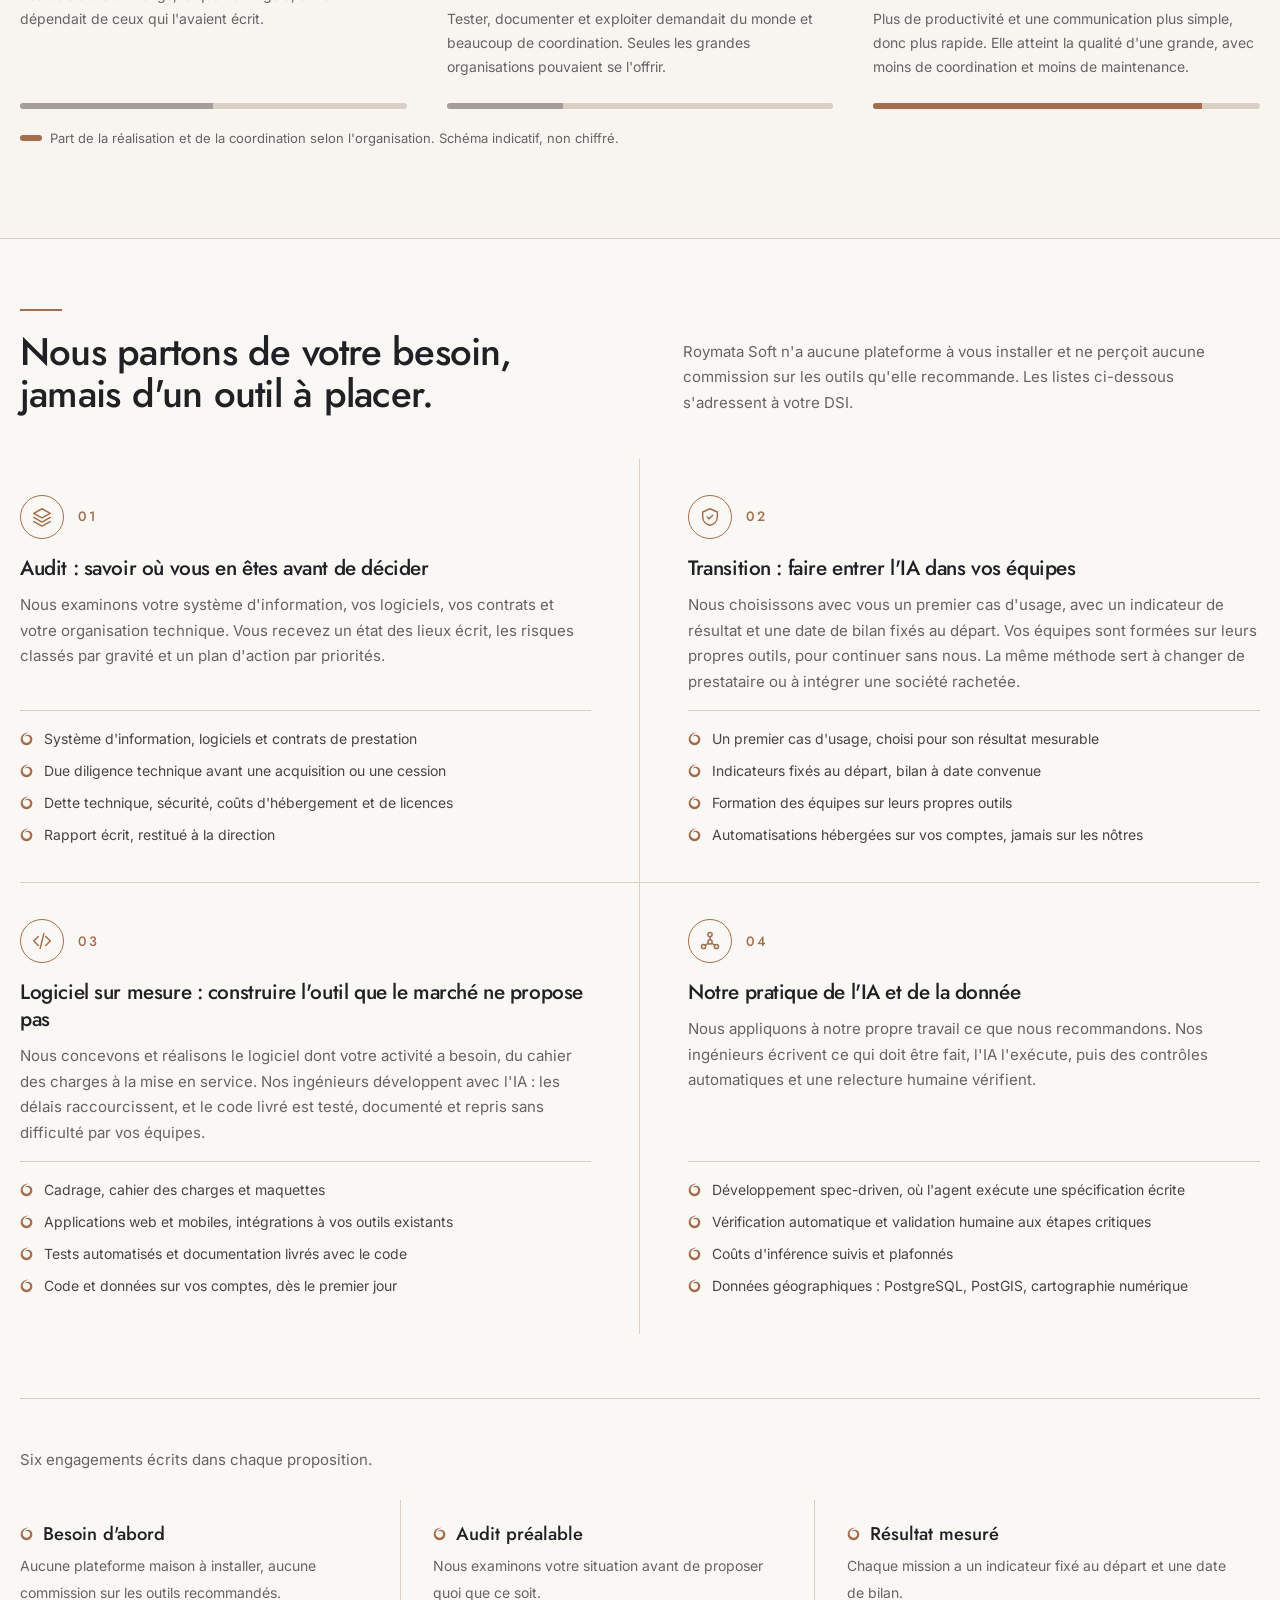
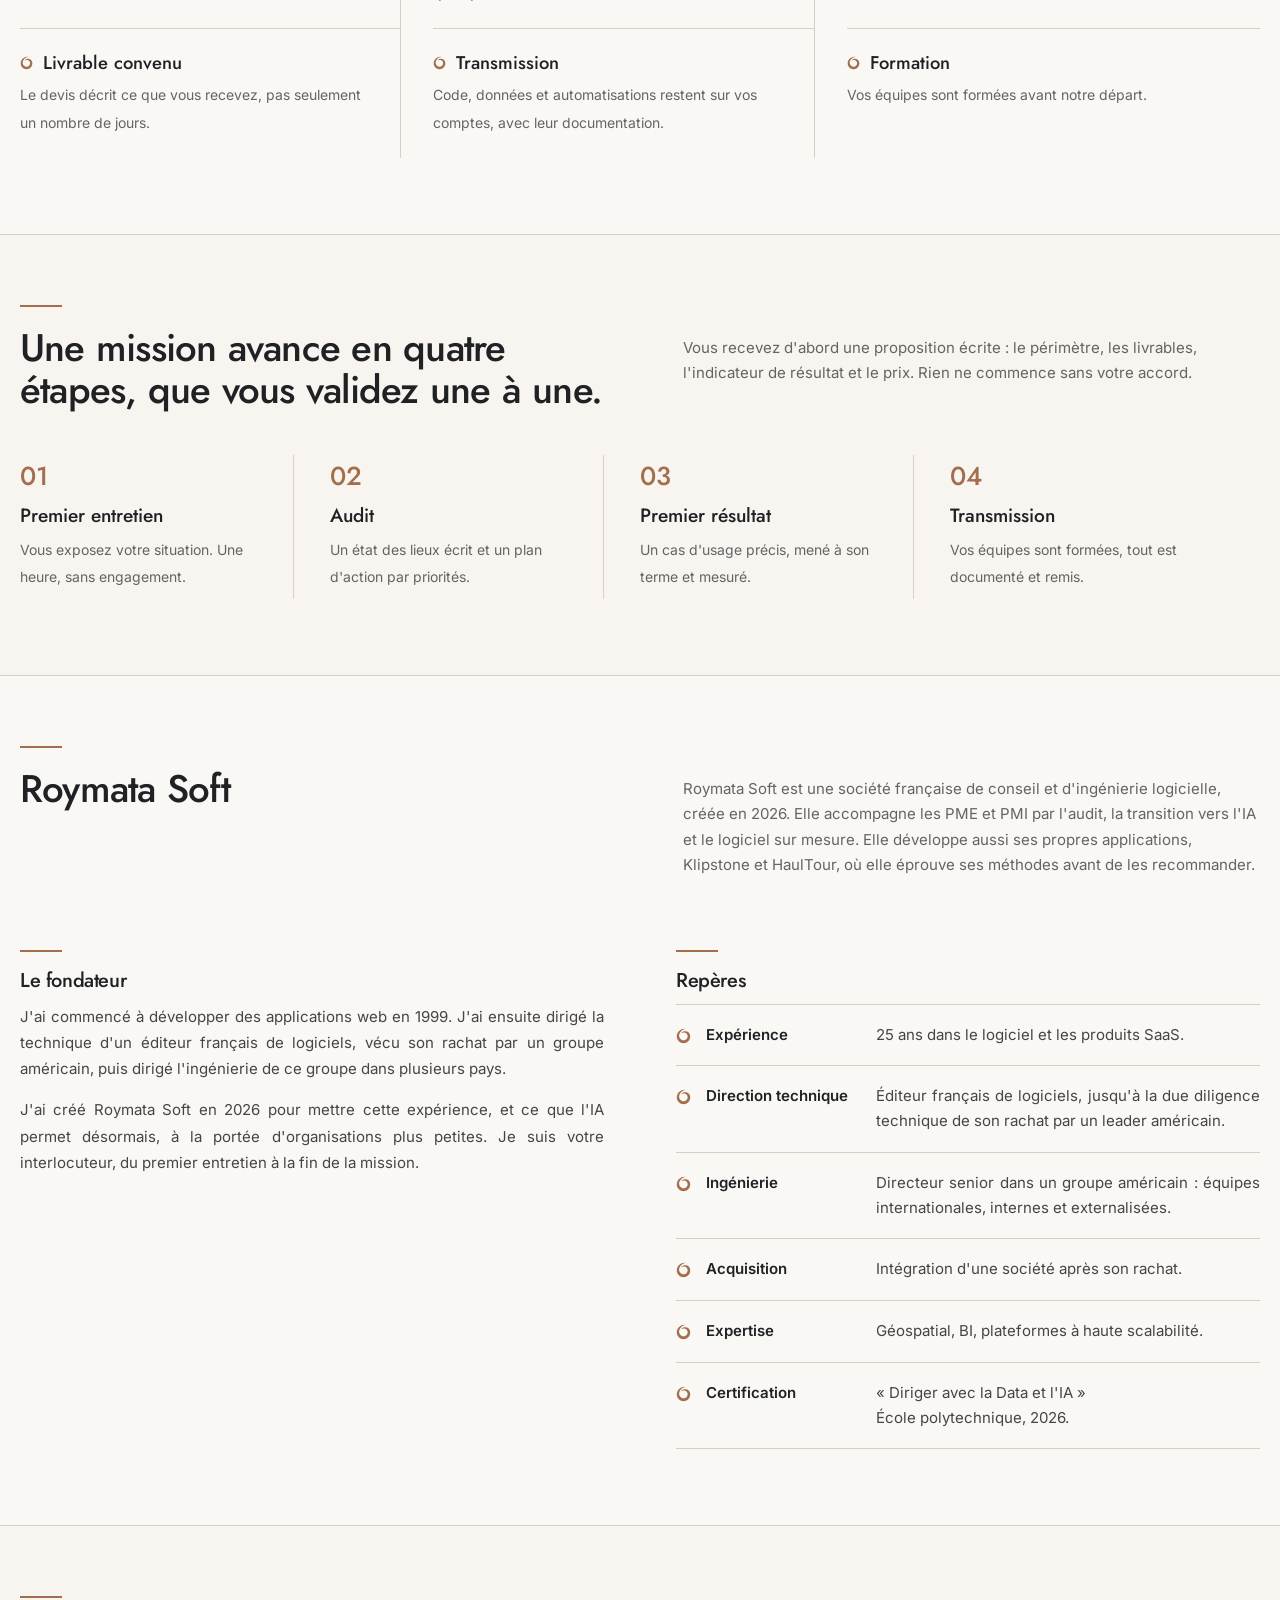
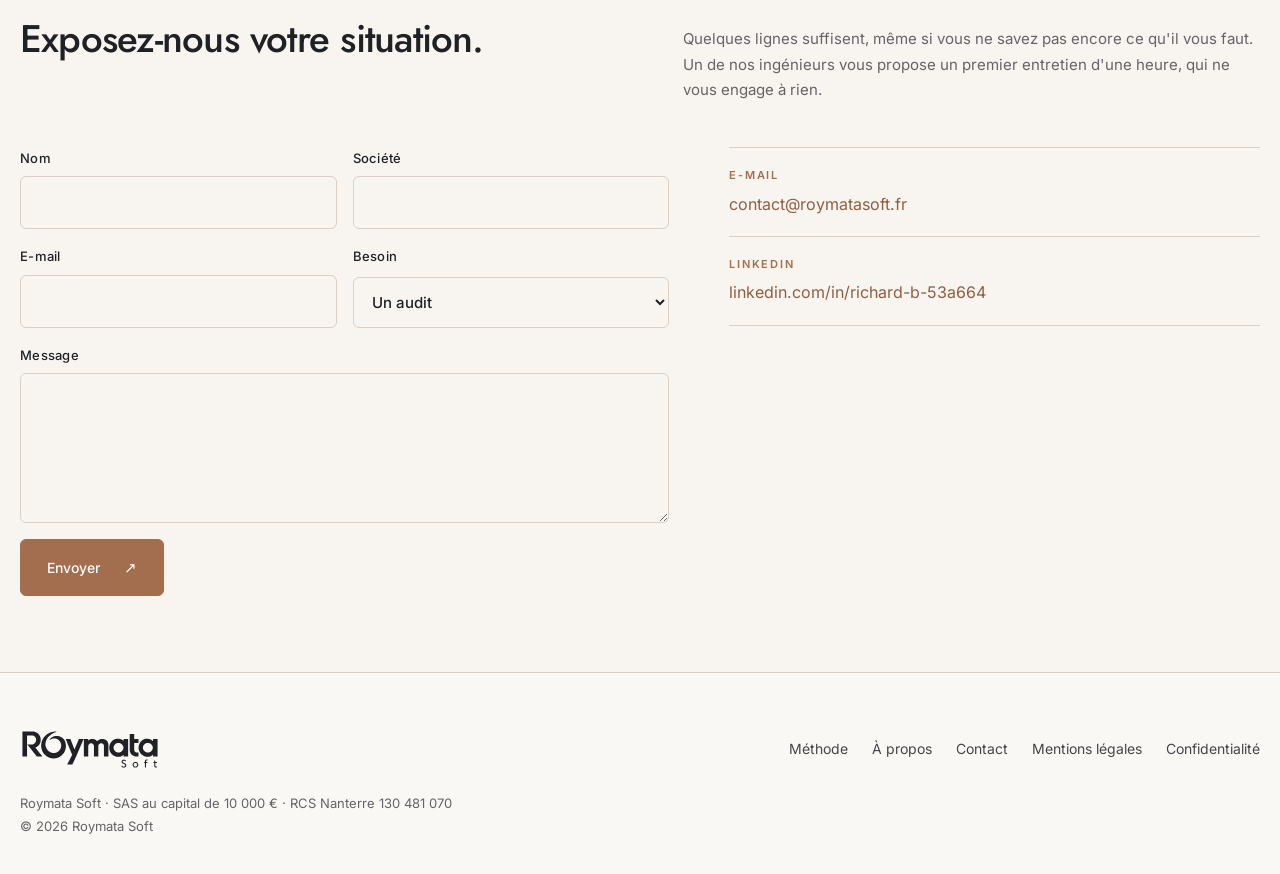
==== commit 04cad148: "Troisième mission : logiciel sur mesure Remplace la gestion de projet par le logiciel sur mesure dan" ====
--- a/index.html
+++ b/index.html
@@ -3,15 +3,15 @@
 <head>
 <meta charset="utf-8">
 <meta name="viewport" content="width=device-width, initial-scale=1">
-<title>Roymata Soft — Audit, transition IA et gestion de projet pour les PME</title>
-<meta name="description" content="Roymata Soft accompagne les PME et PMI : audit, transition vers l'IA, gestion de projet. 25 ans de direction technique dans le logiciel et le SaaS.">
+<title>Roymata Soft — Audit, transition IA et logiciel sur mesure pour les PME</title>
+<meta name="description" content="Roymata Soft accompagne les PME et PMI : audit, transition vers l'IA, logiciel sur mesure. 25 ans de direction technique dans le logiciel et le SaaS.">
 <link rel="canonical" href="https://roymatasoft.com/">
 <meta name="theme-color" content="#F8F5F0" media="(prefers-color-scheme: light)">
 <meta name="theme-color" content="#1B1917" media="(prefers-color-scheme: dark)">
 <meta property="og:site_name" content="Roymata Soft">
 <meta property="og:locale" content="fr_FR">
 <meta property="og:title" content="Roymata Soft — Une PME peut travailler comme une grande équipe.">
-<meta property="og:description" content="Audit, accompagnement de transition et gestion de projet pour les PME et PMI. 25 ans de direction technique, une pratique quotidienne de l'IA.">
+<meta property="og:description" content="Audit, accompagnement de transition et logiciel sur mesure pour les PME et PMI. 25 ans de direction technique, une pratique quotidienne de l'IA.">
 <meta property="og:type" content="website">
 <meta property="og:url" content="https://roymatasoft.com/">
 <meta property="og:image" content="https://roymatasoft.com/assets/img/partage.jpg">
@@ -20,7 +20,7 @@
 <meta property="og:image:alt" content="Roymata Soft : sculpture en croissant, anthracite et bronze">
 <meta name="twitter:card" content="summary_large_image">
 <meta name="twitter:title" content="Roymata Soft — Une PME peut travailler comme une grande équipe.">
-<meta name="twitter:description" content="Audit, accompagnement de transition et gestion de projet pour les PME et PMI. 25 ans de direction technique, une pratique quotidienne de l'IA.">
+<meta name="twitter:description" content="Audit, accompagnement de transition et logiciel sur mesure pour les PME et PMI. 25 ans de direction technique, une pratique quotidienne de l'IA.">
 <meta name="twitter:image" content="https://roymatasoft.com/assets/img/partage.jpg">
 <script type="application/ld+json">
 {
@@ -31,7 +31,7 @@
   "url": "https://roymatasoft.com/",
   "logo": "https://roymatasoft.com/assets/logo-noir.svg",
   "image": "https://roymatasoft.com/assets/img/partage.jpg",
-  "description": "Conseil et ingénierie logicielle pour les PME et PMI : audit, accompagnement de transition vers l'IA, gestion de projet.",
+  "description": "Conseil et ingénierie logicielle pour les PME et PMI : audit, accompagnement de transition vers l'IA, logiciel sur mesure.",
   "foundingDate": "2026",
   "vatID": "FR12130481070",
   "email": "contact@roymatasoft.fr",
@@ -292,9 +292,9 @@
 <section class="hero">
   <div class="herowrap">
     <div class="copy">
-      <div class="eyebrow">Audit · Accompagnement de transition · Gestion de projet</div>
+      <div class="eyebrow">Audit · Accompagnement de transition · Logiciel sur mesure</div>
       <h1>Une PME peut travailler comme une grande équipe.</h1>
-      <p class="lead">L'IA met désormais à sa portée une qualité et une facilité de maintenance réservées hier aux grandes organisations.<br>Roymata Soft vous y conduit : audit, accompagnement de transition et gestion de projet, avec vingt-cinq ans de direction technique.</p>
+      <p class="lead">L'IA met désormais à sa portée une qualité et une facilité de maintenance réservées hier aux grandes organisations.<br>Roymata Soft vous y conduit : audit, accompagnement de transition et logiciel sur mesure, avec vingt-cinq ans de direction technique.</p>
       <div class="actions">
         <a href="#contact" class="btn primary">Demander un premier entretien <span>↗</span></a>
         <a href="#methode" class="btn">Voir ce que l'IA change <span>→</span></a>
@@ -372,10 +372,10 @@
         <ul class="pratiques"><li>Un premier cas d'usage, choisi pour son résultat mesurable</li><li>Indicateurs fixés au départ, bilan à date convenue</li><li>Formation des équipes sur leurs propres outils</li><li>Automatisations hébergées sur vos comptes, jamais sur les nôtres</li></ul>
       </article>
       <article class="pilier">
-        <div class="pilier-tete"><span class="ico"><svg viewBox="0 0 24 24"><circle cx="12" cy="12" r="9"/><circle cx="12" cy="12" r="4.5"/><circle cx="12" cy="12" r="1" fill="currentColor"/><path d="M21 3l-6 6"/></svg></span><span class="num">03</span></div>
-        <h3>Gestion de projet : tenir le budget, les délais et les prestataires</h3>
-        <p>Nous conduisons votre projet à vos côtés, du cahier des charges à la mise en service. Nos ingénieurs ont dirigé des équipes internes et externalisées dans plusieurs pays : ils savent ce qu'un prestataire peut tenir.</p>
-        <ul class="pratiques"><li>Cadrage, cahier des charges, consultation des prestataires</li><li>Suivi du budget, des délais et des risques</li><li>Pilotage d'équipes onshore et offshore</li><li>Recette, mise en service et documentation</li></ul>
+        <div class="pilier-tete"><span class="ico"><svg viewBox="0 0 24 24"><path d="M8 7l-5 5 5 5"/><path d="M16 7l5 5-5 5"/><path d="M14 4l-4 16"/></svg></span><span class="num">03</span></div>
+        <h3>Logiciel sur mesure : construire l'outil que le marché ne propose pas</h3>
+        <p>Nous concevons et réalisons le logiciel dont votre activité a besoin, du cahier des charges à la mise en service. Nos ingénieurs développent avec l'IA : les délais raccourcissent, et le code livré est testé, documenté et repris sans difficulté par vos équipes.</p>
+        <ul class="pratiques"><li>Cadrage, cahier des charges et maquettes</li><li>Applications web et mobiles, intégrations à vos outils existants</li><li>Tests automatisés et documentation livrés avec le code</li><li>Code et données sur vos comptes, dès le premier jour</li></ul>
       </article>
       <article class="pilier">
         <div class="pilier-tete"><span class="ico"><svg viewBox="0 0 24 24"><circle cx="12" cy="5" r="2.3"/><circle cx="5" cy="18" r="2.3"/><circle cx="19" cy="18" r="2.3"/><circle cx="12" cy="13" r="2.3"/><path d="M12 7.3v3.4M10.2 14.6l-3.5 2M13.8 14.6l3.5 2"/></svg></span><span class="num">04</span></div>
@@ -421,7 +421,7 @@
   <div class="wrap">
     <div class="sectionhead reveal">
       <h2>Roymata Soft</h2>
-      <p>Roymata Soft est une société française de conseil et d'ingénierie logicielle, créée en 2026. Elle accompagne les PME et PMI par l'audit, la transition vers l'IA et la gestion de projet. Elle développe aussi ses propres applications, Klipstone et HaulTour, où elle éprouve ses méthodes avant de les recommander.</p>
+      <p>Roymata Soft est une société française de conseil et d'ingénierie logicielle, créée en 2026. Elle accompagne les PME et PMI par l'audit, la transition vers l'IA et le logiciel sur mesure. Elle développe aussi ses propres applications, Klipstone et HaulTour, où elle éprouve ses méthodes avant de les recommander.</p>
     </div>
     <div class="apropos reveal">
       <div>
@@ -459,7 +459,7 @@
           <label>E-mail<input name="email" type="email" required autocomplete="email"></label>
           <label>Besoin
             <select name="besoin">
-              <option>Un audit</option><option>Une transition à accompagner</option><option>Un projet à piloter</option><option>Autre</option>
+              <option>Un audit</option><option>Une transition à accompagner</option><option value="Un logiciel ou un site à réaliser">Un logiciel sur mesure</option><option>Autre</option>
             </select>
           </label>
         </div>
